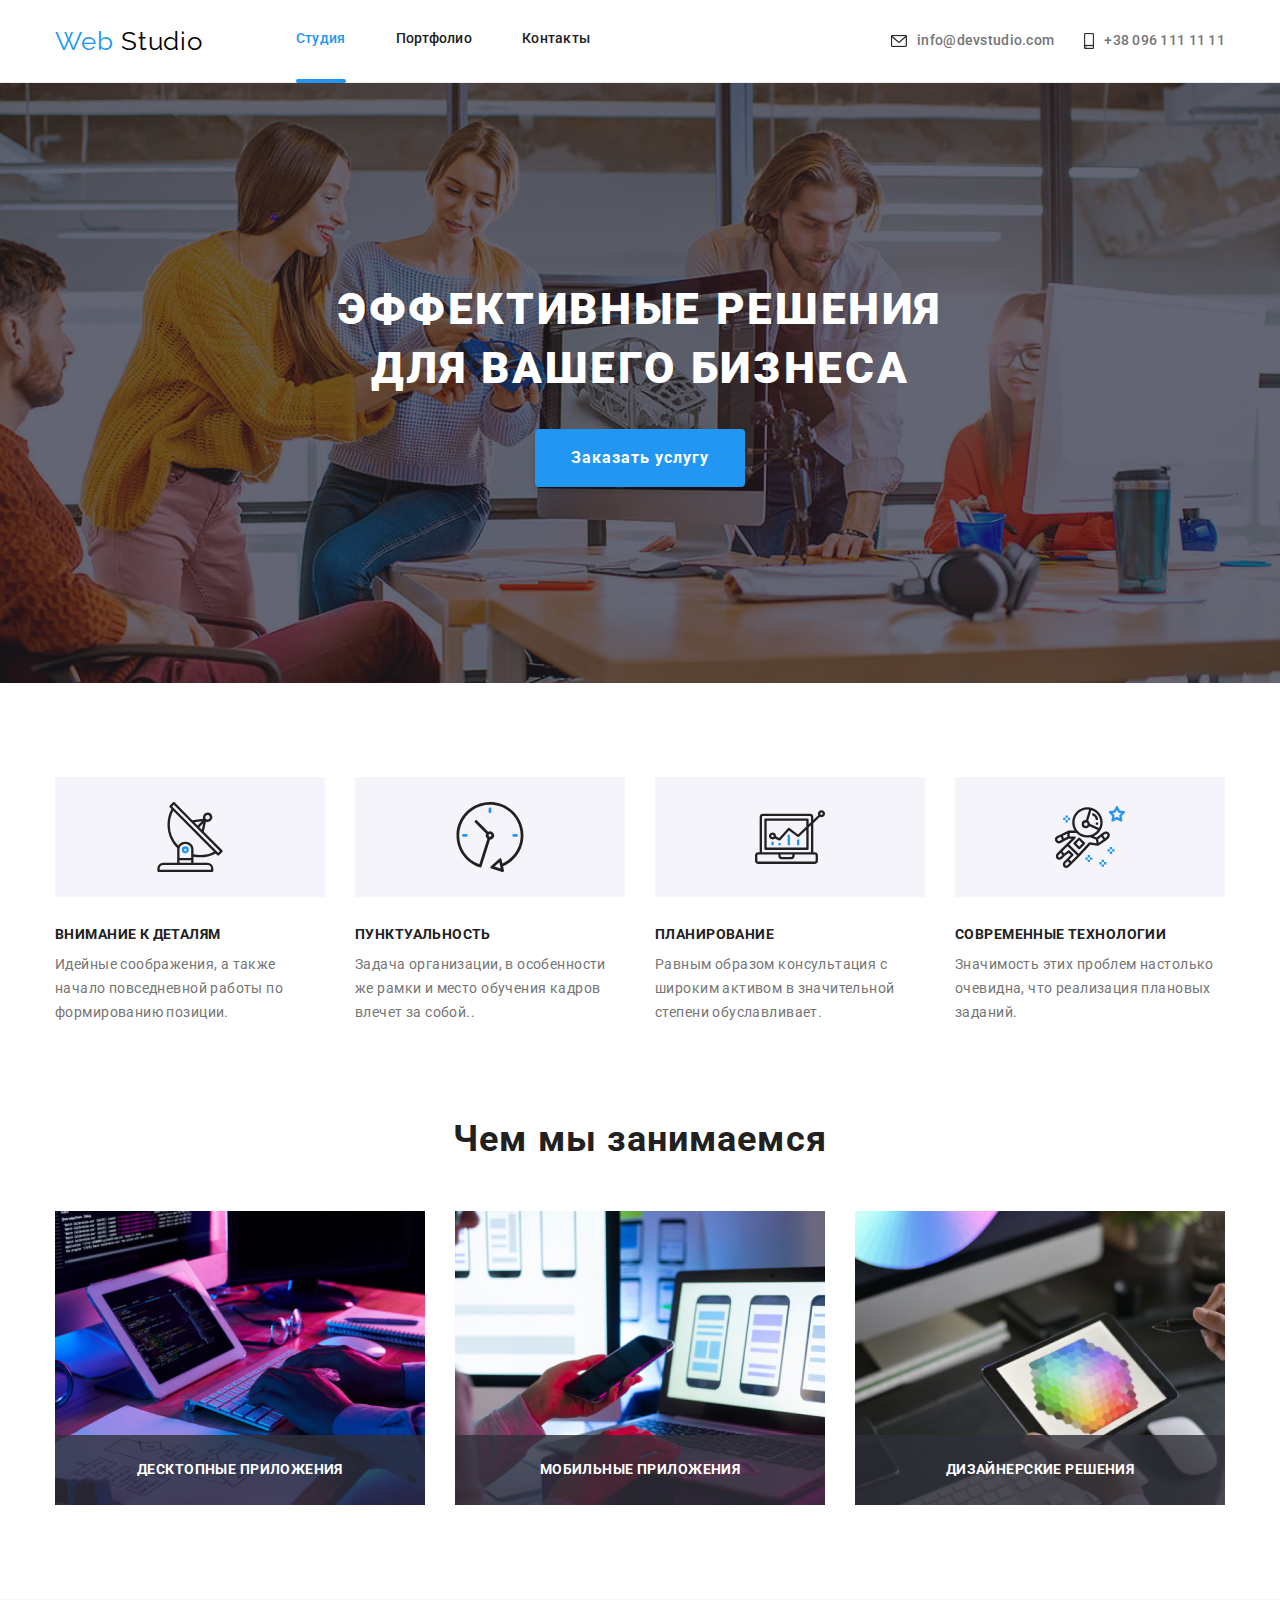
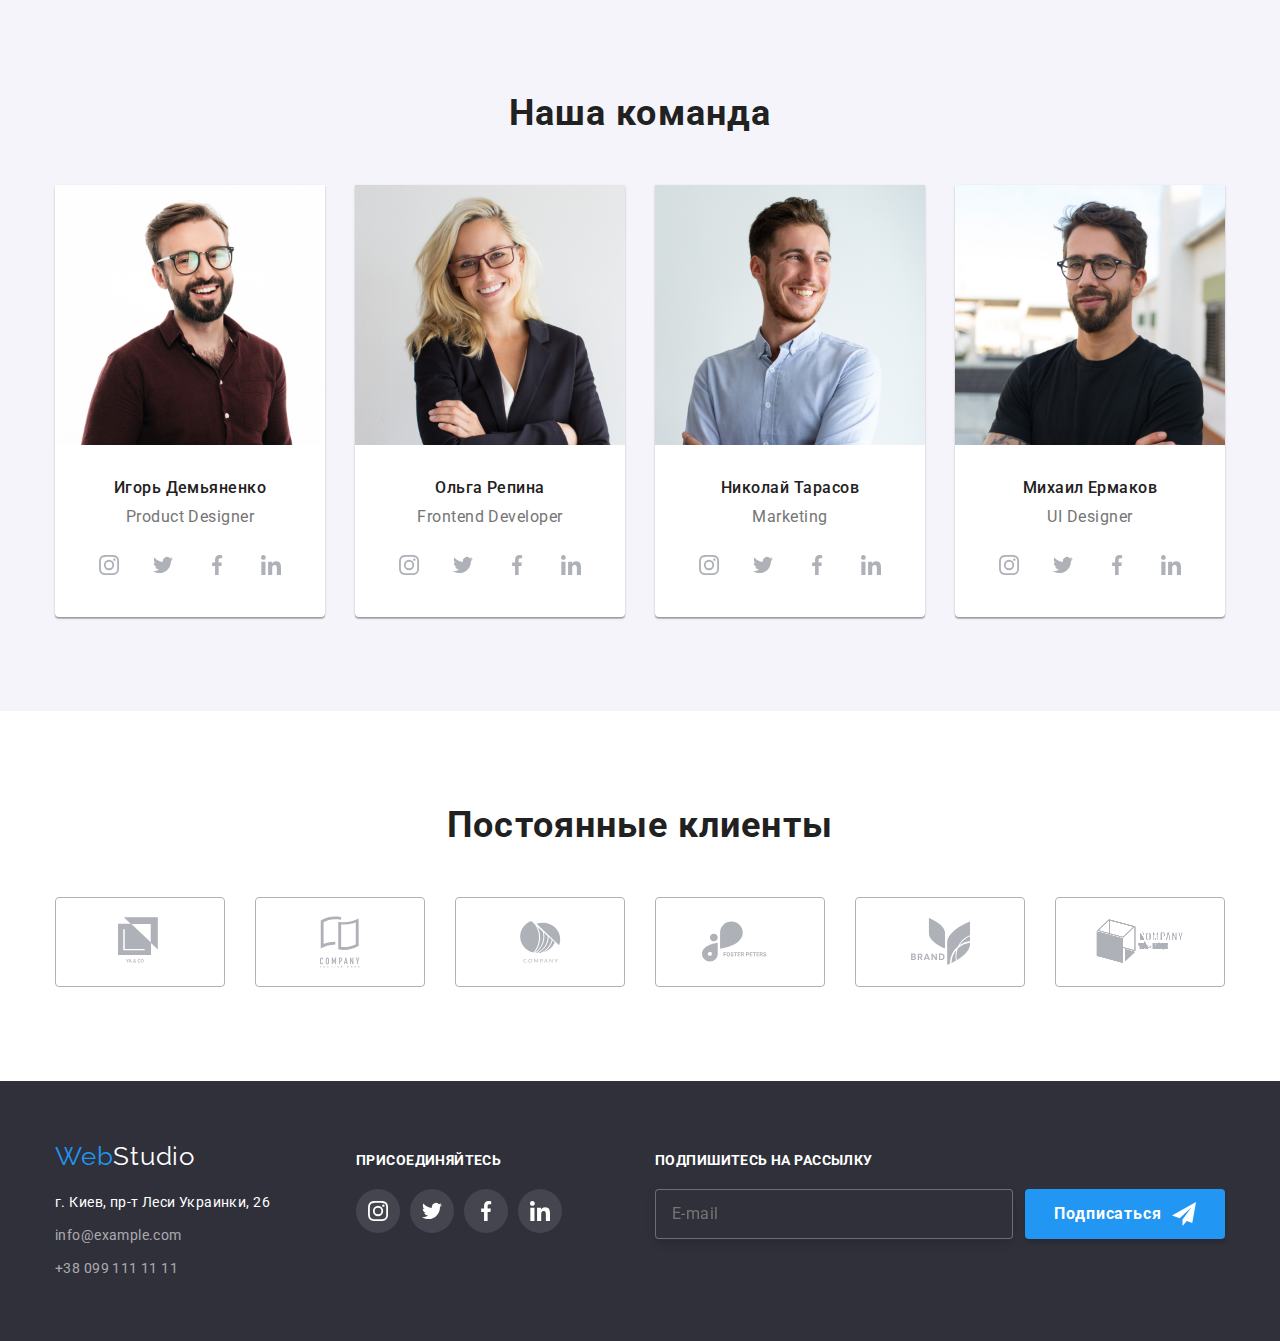
==== index.html @ f4e2bc1f "home-work8" ====
<!DOCTYPE html>
<html lang="ru">
  <head>
    <meta charset="UTF-8" />
    <meta http-equiv="X-UA-Compatible" content="IE=edge" />
    <meta name="viewport" content="width=device-width, initial-scale=1.0" />
    <title>WebStudio</title>
    <link rel="preconnect" href="https://fonts.gstatic.com" />
    <link
      href="https://fonts.googleapis.com/css2?family=Raleway:wght@700&family=Roboto:wght@400;500;700;900&display=swap"
      rel="stylesheet"
    />
    <link
      rel="stylesheet"
      href="https://cdnjs.cloudflare.com/ajax/libs/modern-normalize/1.0.0/modern-normalize.min.css"
    />
    <link rel="stylesheet" href="css/main.min.css" />
  </head>
  <body>
    <!--Головна група навігації сторінки-->
    <header class="hero-header hero-header--border">
      <div class="container hero-header__nav">
        <a class="logo logo--black" href="./index.html"
          ><span class="logo__cl">Web</span> Studio</a
        >
        <nav class="site-nav hero-header__site-nav">
          <ul class="list menu">
            <li class="menu__item">
              <a class="link menu__link current" href="./index.html">Студия</a>
            </li>
            <li class="menu__item">
              <a class="link menu__link" href="./portfolio.html">Портфолио</a>
            </li>
            <li class="menu__item">
              <a class="link menu__link" href="">Контакты</a>
            </li>
          </ul>
        </nav>
        <!--Контакти-->
        <ul class="list menu-contacts hero-header__menu-contacts">
          <li class="menu-contacts__item item-icon">
            <a
              class="link menu-contacts__link"
              href="mailto:info@devstudio.com"
            >
              <svg class="menu-contacts__icon" width="16" height="12">
                <use href="./icon-images/sprite.svg#icon-envelope"></use>
              </svg>
              info@devstudio.com</a
            >
          </li>
          <li class="menu-contacts__item item-icon">
            <a class="link tel menu-contacts__link" href="tel:+380961111111">
              <svg class="menu-contacts__icon" width="10" height="16">
                <use href="./icon-images/sprite.svg#icon-smartphone"></use>
              </svg>
              +38 096 111 11 11</a
            >
          </li>
        </ul>
      </div>
    </header>
    <main class="main-page">
      <!--Секція з фоном-->
      <section
        class="hero-section hero-section__overlay centering hero-section__box"
      >
        <div class="container box">
          <h1 class="hero-section__title">
            Эффективные решения для вашего бизнеса
          </h1>
          <button
            data-modal-open
            type="button"
            class="btn-hero btn-hero__content"
          >
            Заказать услугу
          </button>
        </div>
      </section>

      <!--наші переваги-->
      <section class="future-section main-page__future">
        <!--скритий заголовок-->
        <div class="container">
          <h2 class="visually-hidden">Нашы преимущества</h2>
          <ul class="future-section__list list">
            <li class="future-section__item">
              <div class="future-section__thumb">
                <svg class="future-section__icon" width="70" height="70">
                  <use href="./icon-images/sprite.svg#icon-antenna-1"></use>
                </svg>
              </div>
              <h3 class="future-section__subtitle">Внимание к деталям</h3>
              <p class="future-section__content-st">
                Идейные соображения, а также начало повседневной работы по
                формированию позиции.
              </p>
            </li>
            <li class="future-section__item">
              <div class="future-section__thumb">
                <svg class="future-section__icon" width="70" height="70">
                  <use href="./icon-images/sprite.svg#icon-clock-1"></use>
                </svg>
              </div>
              <h3 class="future-section__subtitle">Пунктуальность</h3>
              <p class="future-section__content-st">
                Задача организации, в особенности же рамки и место обучения
                кадров влечет за собой..
              </p>
            </li>
            <li class="future-section__item">
              <div class="future-section__thumb">
                <svg class="future-section__icon" width="70" height="70">
                  <use href="./icon-images/sprite.svg#icon-diagram-1"></use>
                </svg>
              </div>
              <h3 class="future-section__subtitle">Планирование</h3>
              <p class="future-section__content-st">
                Равным образом консультация с широким активом в значительной
                степени обуславливает.
              </p>
            </li>
            <li class="future-section__item">
              <div class="future-section__thumb">
                <svg class="future-section__icon" width="70" height="70">
                  <use href="./icon-images/sprite.svg#icon-astronaut-1"></use>
                </svg>
              </div>
              <h3 class="future-section__subtitle">Современные технологии</h3>
              <p class="future-section__content-st">
                Значимость этих проблем настолько очевидна, что реализация
                плановых заданий.
              </p>
            </li>
          </ul>
        </div>
      </section>
      <!--Чем мы занимаемся-->
      <section class="engaged section">
        <div class="container">
          <h2 class="title-st">Чем мы занимаемся</h2>
          <ul class="list vector">
            <li class="vector__item">
              <div class="vector__img">
                <img
                  src="./images/box1.jpg"
                  width="370"
                  height="294"
                  alt="box1"
                />
                <div class="vector__content">
                  <p class="list vector__text vector__text--color">
                    Десктопные приложения
                  </p>
                </div>
              </div>
            </li>
            <li class="vector__item">
              <div class="vector__img">
                <img
                  src="./images/box2.jpg"
                  width="370"
                  height="294"
                  alt="box2"
                />
                <div class="vector__content">
                  <p class="list vector__text vector__text--color">
                    Мобильные приложения
                  </p>
                </div>
              </div>
            </li>
            <li class="vector__item">
              <div class="vector__img">
                <img
                  src="./images/box3.jpg"
                  width="370"
                  height="294"
                  alt="box1"
                />
                <div class="vector__content">
                  <p class="list vector__text vector__text--color">
                    Дизайнерские решения
                  </p>
                </div>
              </div>
            </li>
          </ul>
        </div>
      </section>
      <!--Наша команда-->
      <section class="team team--bgcolor section">
        <div class="container">
          <h2 class="title-st">Наша команда</h2>
          <ul class="list team__card-list">
            <li class="card-block team__indent">
              <img
                src="./images/men1.jpg"
                width="270"
                height="260"
                alt="Игорь Демьяненко"
              />
              <div class="card-block__content">
                <h3 class="card-block__title">Игорь Демьяненко</h3>
                <p class="card-block__post">Product Designer</p>
              </div>
              <ul class="list social-icons card-block__icons">
                <li class="social-icons__item">
                  <a
                    href=""
                    class="social-icons__link"
                    target="_blank"
                    rel="noopener noreferrer"
                  >
                    <svg class="social-icons__svg" width="20" height="20">
                      <use
                        href="./icon-images/sprite.svg#icon-instagram-2"
                      ></use>
                    </svg>
                  </a>
                </li>
                <li class="social-icons__item">
                  <a
                    href=""
                    class="social-icons__link"
                    target="_blank"
                    rel="noopener noreferrer"
                  >
                    <svg class="social-icons__svg" width="20" height="20">
                      <use href="./icon-images/sprite.svg#icon-twitter-1"></use>
                    </svg>
                  </a>
                </li>
                <li class="social-icons__item">
                  <a
                    href=""
                    class="social-icons__link"
                    target="_blank"
                    rel="noopener noreferrer"
                  >
                    <svg class="social-icons__svg" width="20" height="20">
                      <use
                        href="./icon-images/sprite.svg#icon-facebook-1"
                      ></use>
                    </svg>
                  </a>
                </li>
                <li class="social-icons__item">
                  <a
                    href=""
                    class="social-icons__link"
                    target="_blank"
                    rel="noopener noreferrer"
                  >
                    <svg class="social-icons__svg" width="20" height="20">
                      <use
                        href="./icon-images/sprite.svg#icon-linkedin-1"
                      ></use>
                    </svg>
                  </a>
                </li>
              </ul>
            </li>
            <li class="card-block team__indent">
              <img
                src="./images/women1.jpg"
                width="270"
                height="260"
                alt="Ольга Репина"
              />
              <div class="card-block__content">
                <h3 class="card-block__title">Ольга Репина</h3>
                <p class="card-block__post">Frontend Developer</p>
              </div>
              <ul class="list social-icons card-block__icons">
                <li class="social-icons__item">
                  <a
                    href=""
                    class="social-icons__link"
                    target="_blank"
                    rel="noopener noreferrer"
                  >
                    <svg class="social-icons__svg" width="20" height="20">
                      <use
                        href="./icon-images/sprite.svg#icon-instagram-2"
                      ></use>
                    </svg>
                  </a>
                </li>
                <li class="social-icons__item">
                  <a
                    href=""
                    class="social-icons__link"
                    target="_blank"
                    rel="noopener noreferrer"
                  >
                    <svg class="social-icons__svg" width="20" height="20">
                      <use href="./icon-images/sprite.svg#icon-twitter-1"></use>
                    </svg>
                  </a>
                </li>
                <li class="social-icons__item">
                  <a
                    href=""
                    class="social-icons__link"
                    target="_blank"
                    rel="noopener noreferrer"
                  >
                    <svg class="social-icons__svg" width="20" height="20">
                      <use
                        href="./icon-images/sprite.svg#icon-facebook-1"
                      ></use>
                    </svg>
                  </a>
                </li>
                <li class="social-icons__item">
                  <a
                    href=""
                    class="social-icons__link"
                    target="_blank"
                    rel="noopener noreferrer"
                  >
                    <svg class="social-icons__svg" width="20" height="20">
                      <use
                        href="./icon-images/sprite.svg#icon-linkedin-1"
                      ></use>
                    </svg>
                  </a>
                </li>
              </ul>
            </li>
            <li class="card-block team__indent">
              <img
                src="./images/men2.jpg"
                width="270"
                height="260"
                alt="Николай Тарасов"
              />
              <div class="card-block__content">
                <h3 class="card-block__title">Николай Тарасов</h3>
                <p class="card-block__post">Marketing</p>
              </div>
              <ul class="list social-icons card-block__icons">
                <li class="social-icons__item">
                  <a
                    href=""
                    class="social-icons__link"
                    target="_blank"
                    rel="noopener noreferrer"
                  >
                    <svg class="social-icons__svg" width="20" height="20">
                      <use
                        href="./icon-images/sprite.svg#icon-instagram-2"
                      ></use>
                    </svg>
                  </a>
                </li>
                <li class="social-icons__item">
                  <a
                    href=""
                    class="social-icons__link"
                    target="_blank"
                    rel="noopener noreferrer"
                  >
                    <svg class="social-icons__svg" width="20" height="20">
                      <use href="./icon-images/sprite.svg#icon-twitter-1"></use>
                    </svg>
                  </a>
                </li>
                <li class="social-icons__item">
                  <a
                    href=""
                    class="social-icons__link"
                    target="_blank"
                    rel="noopener noreferrer"
                  >
                    <svg class="social-icons__svg" width="20" height="20">
                      <use
                        href="./icon-images/sprite.svg#icon-facebook-1"
                      ></use>
                    </svg>
                  </a>
                </li>
                <li class="social-icons__item">
                  <a
                    href=""
                    class="social-icons__link"
                    target="_blank"
                    rel="noopener noreferrer"
                  >
                    <svg class="social-icons__svg" width="20" height="20">
                      <use
                        href="./icon-images/sprite.svg#icon-linkedin-1"
                      ></use>
                    </svg>
                  </a>
                </li>
              </ul>
            </li>
            <li class="card-block team__indent">
              <img
                src="./images/men3.jpg"
                width="270"
                height="260"
                alt="Михаил Ермаков"
              />
              <div class="card-block__content">
                <h3 class="card-block__title">Михаил Ермаков</h3>
                <p class="card-block__post">UI Designer</p>
              </div>
              <ul class="list social-icons card-block__icons">
                <li class="social-icons__item">
                  <a
                    href=""
                    class="social-icons__link"
                    target="_blank"
                    rel="noopener noreferrer"
                  >
                    <svg class="social-icons__svg" width="20" height="20">
                      <use
                        href="./icon-images/sprite.svg#icon-instagram-2"
                      ></use>
                    </svg>
                  </a>
                </li>
                <li class="social-icons__item">
                  <a
                    href=""
                    class="social-icons__link"
                    target="_blank"
                    rel="noopener noreferrer"
                  >
                    <svg class="social-icons__svg" width="20" height="20">
                      <use href="./icon-images/sprite.svg#icon-twitter-1"></use>
                    </svg>
                  </a>
                </li>
                <li class="social-icons__item">
                  <a
                    href=""
                    class="social-icons__link"
                    target="_blank"
                    rel="noopener noreferrer"
                  >
                    <svg class="social-icons__svg" width="20" height="20">
                      <use
                        href="./icon-images/sprite.svg#icon-facebook-1"
                      ></use>
                    </svg>
                  </a>
                </li>
                <li class="social-icons__item">
                  <a
                    href=""
                    class="social-icons__link"
                    target="_blank"
                    rel="noopener noreferrer"
                  >
                    <svg class="social-icons__svg" width="20" height="20">
                      <use
                        href="./icon-images/sprite.svg#icon-linkedin-1"
                      ></use>
                    </svg>
                  </a>
                </li>
              </ul>
            </li>
          </ul>
        </div>
      </section>
      <section class="clients section clients--bgcolor">
        <div class="container">
          <h2 class="title-st">Постоянные клиенты</h2>
          <ul class="list clients__list">
            <li class="clients__item">
              <a href="" class="clients__link">
                <svg class="clients__svg" width="44" height="49">
                  <use href="./icon-images/sprite.svg#icon-logo-1"></use>
                </svg>
              </a>
            </li>
            <li class="clients__item">
              <a href="" class="clients__link">
                <svg class="clients__svg" width="40" height="52">
                  <use href="./icon-images/sprite.svg#icon-logo-2"></use>
                </svg>
              </a>
            </li>
            <li class="clients__item">
              <a href="" class="clients__link">
                <svg class="clients__svg" width="41" height="42">
                  <use href="./icon-images/sprite.svg#icon-logo-3"></use>
                </svg>
              </a>
            </li>
            <li class="clients__item">
              <a href="" class="clients__link">
                <svg class="clients__svg" width="77" height="42">
                  <use href="./icon-images/sprite.svg#icon-logo-4"></use>
                </svg>
              </a>
            </li>
            <li class="clients__item">
              <a href="" class="clients__link">
                <svg class="clients__svg" width="59" height="47">
                  <use href="./icon-images/sprite.svg#icon-logo-5"></use>
                </svg>
              </a>
            </li>
            <li class="clients__item">
              <a href="" class="clients__link">
                <svg class="clients__svg" width="88" height="45">
                  <use href="./icon-images/sprite.svg#icon-logo-6"></use>
                </svg>
              </a>
            </li>
          </ul>
        </div>
      </section>
    </main>
    <!--Підвал-->
    <footer class="footer footer__meta footer--bgcolor">
      <div class="container footer__flex">
        <div class="footer__container">
          <a class="logo footer__logo" href="./index.html">
            <span class="logo__cl">Web</span>Studio</a
          >
          <address class="address footer__address">
            <ul class="list address__list">
              <li class="address__item">
                <a
                  class="link title-address address__location"
                  href="#"
                  target="_blank"
                  rel="noopener noreferrer"
                >
                  г. Киев, пр-т Леси Украинки, 26
                </a>
              </li>
              <li class="address__item">
                <a
                  class="link title-address address__contacts"
                  href="mailto:info@example.com"
                  >info@example.com</a
                >
              </li>
              <li class="address__item">
                <a
                  class="link title-address address__contacts"
                  href="tel:+380991111111"
                >
                  +38 099 111 11 11</a
                >
              </li>
            </ul>
          </address>
        </div>
        <div class="footer__icons">
          <h3 class="list footer__title ft-title">присоединяйтесь</h3>
          <ul class="list social-icons">
            <li class="social-icons__item">
              <a
                href=""
                class="social-icons__link social-icons__link--bgcolor"
                target="_blank"
                rel="noopener noreferrer"
              >
                <svg
                  class="social-icons__svg social-icons__svg--fill"
                  width="20"
                  height="20"
                >
                  <use href="./icon-images/sprite.svg#icon-instagram-2"></use>
                </svg>
              </a>
            </li>
            <li class="social-icons__item">
              <a
                href=""
                class="social-icons__link social-icons__link--bgcolor"
                target="_blank"
                rel="noopener noreferrer"
              >
                <svg
                  class="social-icons__svg social-icons__svg--fill"
                  width="20"
                  height="20"
                >
                  <use href="./icon-images/sprite.svg#icon-twitter-1"></use>
                </svg>
              </a>
            </li>
            <li class="social-icons__item">
              <a
                href=""
                class="social-icons__link social-icons__link--bgcolor"
                target="_blank"
                rel="noopener noreferrer"
              >
                <svg
                  class="social-icons__svg social-icons__svg--fill"
                  width="20"
                  height="20"
                >
                  <use href="./icon-images/sprite.svg#icon-facebook-1"></use>
                </svg>
              </a>
            </li>
            <li class="social-icons__item">
              <a
                href=""
                class="social-icons__link social-icons__link--bgcolor"
                target="_blank"
                rel="noopener noreferrer"
              >
                <svg
                  class="social-icons__svg social-icons__svg--fill"
                  width="20"
                  height="20"
                >
                  <use href="./icon-images/sprite.svg#icon-linkedin-1"></use>
                </svg>
              </a>
            </li>
          </ul>
        </div>

        <form class="mailing footer__form">
          <div class="mailing__e-mail">
            <div class="mailing__sign">
              <label for="sign" class="ft-title mailing__signature"
                >Подпишитесь на рассылку</label
              >
              <input
                class="mailing__input"
                type="email"
                id="sign"
                name="sign"
                placeholder="E-mail"
                required
              />
            </div>
            <div class="btn-sign">
              <button type="submit" class="btn-sign__content list">
                Подписаться
                <svg class="btn-sign__icon">
                  <use href="./icon-images/sprite.svg#icon-send"></use>
                </svg>
              </button>
            </div>
          </div>
        </form>
      </div>
    </footer>
    <!-- backdrop + modal-->
    <div class="backdrop is-hidden" data-modal>
      <div class="modal">
        <button class="btn-close btn-close--bgcolor" data-modal-close>
          <svg class="btn-close__icon" viewBox="0 0 18 18">
            <use href="./icon-images/sprite.svg#icon-close-btn"></use>
          </svg>
        </button>
        <form class="form-content modal__form-content">
          <h4 class="form-content__title list">
            Оставьте свои данные, мы вам перезвоним
          </h4>
          <div class="form-field form-content__field">
            <label for="user-name" class="form-field__title">Имя </label>
            <svg class="form-field__icon" viewBox="0 0 18 18">
              <use href="./icon-images/sprite.svg#icon-person"></use>
            </svg>
            <input
              class="form-field__input"
              type="text"
              pattern="^[a-zA-ZА-Яа-яЁё\s]+$"
              name="name"
              id="user-name"
            />
          </div>

          <div class="form-field form-content__field">
            <label for="tel" class="form-field__title">Телефон</label>
            <svg class="form-field__icon" viewBox="0 0 18 18">
              <use href="./icon-images/sprite.svg#icon-phone"></use>
            </svg>
            <input
              class="form-field__input"
              type="tel"
              pattern="[0-9]{5,10}"
              name="tel"
              id="tel"
            />
          </div>

          <div class="form-field form-content__field">
            <label for="mail" class="form-field__title">Почта</label>
            <svg class="form-field__icon" viewBox="0 0 18 18">
              <use href="./icon-images/sprite.svg#icon-mail"></use>
            </svg>
            <input
              class="form-field__input"
              type="email"
              name="mail"
              id="mail"
            />
          </div>

          <div class="form-field form-content__field">
            <label for="comments" class="form-field__title">Комментарий</label>
            <textarea
              class="form-field__comment"
              name="comments"
              id="comments"
              placeholder="Введите текст"
            ></textarea>
          </div>
          <div class="form-action">
            <div class="form-content__policy">
              <input
                type="checkbox"
                class="form-action__checkbox visually-hidden"
                name="policy"
                id="policy"
              />
              <label for="policy" class="form-action__label"
                >Соглашаюсь с рассылкой и принимаю
                <a href="#" class="form-action__link">Условия договора</a>
              </label>
            </div>

            <div class="submit">
              <button type="submit" class="submit-btn">Отправить</button>
            </div>
          </div>
        </form>
      </div>
    </div>
    <script src="./modal/modal.js"></script>
  </body>
</html>
---- css/main.min.css ----
:root {
  --main-body-cl: #ffff;
  --main-text-cl: #757575;
  --title-cl: #212121;
  --accent-cl: #2196f3;
  --dark-bg-cl: #2f303a;
  --address-text-cl: rgba(255, 255, 255, 0.6);
  --alt-footer-text-cl: rgba(255, 255, 255, 0.6);
  --light-bg-cl: #ffff;
  --section-cl: #f5f4fa;
  --logo-icon-cl: #afb1b8;
  --main-font: "Roboto", "sans-serif";
  --logo-text: "Raleway", "sans-serif";
  --timing-function: 250ms;
  --transition-function: cubic-bezier(0.4, 0, 0.2, 1);
}
html {
  -webkit-box-sizing: border-box;
  box-sizing: border-box;
}
*,
::before,
::after {
  -webkit-box-sizing: inherit;
  box-sizing: inherit;
}
h1,
h2,
h3 {
  margin-top: 0px;
  margin-bottom: 0px;
}
body {
  font-family: var(--main-font);
  font-size: 16px;
  letter-spacing: 0.03em;
  color: var(--main-text-cl);
  background: #ffffff;
}
.container {
  max-width: 1200px;
  margin-left: auto;
  margin-right: auto;
  padding-left: 15px;
  padding-right: 15px;
}
.list {
  padding: 0;
  margin: 0;
  list-style: none;
}
.visually-hidden {
  position: absolute !important;
  clip: rect(1px 1px 1px 1px);
  clip: rect(1px, 1px, 1px, 1px);
  padding: 0 !important;
  border: 0 !important;
  height: 1px !important;
  width: 1px !important;
  overflow: hidden;
}
.is-hidden {
  opacity: 0;
  pointer-events: none;
  visibility: hidden;
}
.section {
  padding-top: 94px;
  padding-bottom: 94px;
}
.link {
  color: inherit;
  text-decoration: none;
}
.link:hover,
.link:focus {
  color: var(--accent-cl);
}
.centering {
  margin-left: auto;
  margin-right: auto;
}
.backdrop {
  position: fixed;
  top: 0;
  left: 0;
  width: 100%;
  height: 100%;
  background-color: rgba(0, 0, 0, 0.2);
  opacity: 1;
  -webkit-transition: opacity 250ms cubic-bezier(0.4, 0, 0.2, 1);
  transition: opacity 250ms cubic-bezier(0.4, 0, 0.2, 1);
}
.modal {
  position: absolute;
  top: 50%;
  left: 50%;
  width: 528px;
  height: 580px;
  max-height: 100vh;
  -webkit-transform: translate(-50%, -50%) scale(1);
  transform: translate(-50%, -50%) scale(1);
  -webkit-transition: -webkit-transform 250ms cubic-bezier(0.4, 0, 0.2, 1);
  transition: -webkit-transform 250ms cubic-bezier(0.4, 0, 0.2, 1);
  transition: transform 250ms cubic-bezier(0.4, 0, 0.2, 1);
  transition: transform 250ms cubic-bezier(0.4, 0, 0.2, 1),
    -webkit-transform 250ms cubic-bezier(0.4, 0, 0.2, 1);
  background-color: var(--light-bg-cl);
  -webkit-box-shadow: 0px 1px 3px rgba(0, 0, 0, 0.12),
    0px 1px 1px rgba(0, 0, 0, 0.14), 0px 2px 1px rgba(0, 0, 0, 0.2);
  box-shadow: 0px 1px 3px rgba(0, 0, 0, 0.12), 0px 1px 1px rgba(0, 0, 0, 0.14),
    0px 2px 1px rgba(0, 0, 0, 0.2);
  border-radius: 4px;
}
.is-hidden .modal {
  -webkit-transform: translate(-50%, -50%) scale(0.1);
  transform: translate(-50%, -50%) scale(0.1);
}
.modal__form-content {
  padding: 40px 40px;
}
.btn-close {
  display: -webkit-box;
  display: -ms-flexbox;
  display: flex;
  -webkit-box-align: center;
  -ms-flex-align: center;
  align-items: center;
  -webkit-box-pack: center;
  -ms-flex-pack: center;
  justify-content: center;
  position: absolute;
  top: 0;
  right: 0;
  width: 30px;
  height: 30px;
  margin: 8px 8px;
  cursor: pointer;
  border-radius: 50%;
  border: 1px solid rgba(0, 0, 0, 0.1);
}
.btn-close--bgcolor {
  background-color: var(--light-bg-cl);
}
.btn-close:hover .btn-close__icon,
.btn-close:focus .btn-close__icon {
  fill: var(--accent-cl);
}
.btn-close__icon {
  width: 18px;
  height: 18px;
  fill: #000000;
  -webkit-transition-property: fill;
  transition-property: fill;
  -webkit-transition-duration: var(--timing-function);
  transition-duration: var(--timing-function);
  -webkit-transition-timing-function: var(--transition-function);
  transition-timing-function: var(--transition-function);
}
.form-content__title {
  font-weight: bold;
  font-size: 20px;
  line-height: 1.15;
  letter-spacing: 0.03em;
  margin-bottom: 12px;
  color: var(--title-cl);
}
.form-content__field {
  margin-bottom: 10px;
}
.form-content__policy {
  margin-bottom: 30px;
}
.form-field {
  position: relative;
  display: -webkit-box;
  display: -ms-flexbox;
  display: flex;
  -webkit-box-orient: vertical;
  -webkit-box-direction: normal;
  -ms-flex-direction: column;
  flex-direction: column;
}
.form-field:focus-within .form-field__icon {
  fill: var(--accent-cl);
}
.form-field__title {
  margin-bottom: 4px;
  font-size: 12px;
  line-height: 1.16;
  letter-spacing: 0.01em;
  color: var(--main-text-cl);
}
.form-field__input {
  padding-left: 42px;
  border: 1px solid rgba(33, 33, 33, 0.2);
  border-radius: 4px;
  height: 40px;
}
.form-field__input:valid:not(:placeholder-shown):focus {
  color: green;
  outline-color: var(--accent-cl);
}
.form-field__input:invalid:not(:placeholder-shown):focus {
  color: red;
  outline-color: var(--accent-cl);
}
.form-field__comment {
  resize: none;
  height: 120px;
  border: 1px solid rgba(33, 33, 33, 0.2);
  border-radius: 4px;
  padding: 12px 16px;
}
.form-field__comment:focus {
  outline-color: var(--accent-cl);
}
.form-field__comment::-webkit-input-placeholder {
  font-size: 12px;
  line-height: 1.16;
  letter-spacing: 0.01em;
  color: rgba(117, 117, 117, 0.5);
}
.form-field__comment:-ms-input-placeholder {
  font-size: 12px;
  line-height: 1.16;
  letter-spacing: 0.01em;
  color: rgba(117, 117, 117, 0.5);
}
.form-field__comment::-ms-input-placeholder {
  font-size: 12px;
  line-height: 1.16;
  letter-spacing: 0.01em;
  color: rgba(117, 117, 117, 0.5);
}
.form-field__comment::placeholder {
  font-size: 12px;
  line-height: 1.16;
  letter-spacing: 0.01em;
  color: rgba(117, 117, 117, 0.5);
}
.form-field__icon {
  position: absolute;
  bottom: 11px;
  left: 12px;
  width: 18px;
  height: 18px;
  fill: var(--title-cl);
  -webkit-transition-property: fill;
  transition-property: fill;
  -webkit-transition-duration: var(--timing-function);
  transition-duration: var(--timing-function);
  -webkit-transition-timing-function: var(--transition-function);
  transition-timing-function: var(--transition-function);
}
.form-action {
  display: -webkit-box;
  display: -ms-flexbox;
  display: flex;
  -webkit-box-orient: vertical;
  -webkit-box-direction: normal;
  -ms-flex-direction: column;
  flex-direction: column;
  -webkit-box-align: center;
  -ms-flex-align: center;
  align-items: center;
}
.form-action__checkbox:checked + .form-action__label::before {
  background-color: var(--accent-cl);
  border: none;
  background-image: url(../icon-images/check.svg);
  background-repeat: no-repeat;
  background-position: center;
  background-size: contain;
  -webkit-transition-property: background-color;
  transition-property: background-color;
  -webkit-transition-duration: var(--timing-function);
  transition-duration: var(--timing-function);
  -webkit-transition-timing-function: var(--transition-function);
  transition-timing-function: var(--transition-function);
}
.form-action__link {
  color: var(--accent-cl);
}
.form-action__label {
  display: -webkit-box;
  display: -ms-flexbox;
  display: flex;
  -webkit-box-align: center;
  -ms-flex-align: center;
  align-items: center;
  font-size: 14px;
  line-height: 1.71;
  letter-spacing: 0.03em;
  color: var(--main-text-cl);
}
.form-action__label::before {
  content: "";
  display: inline-block;
  margin-right: 8px;
  width: 16px;
  height: 15px;
  border-radius: 3px;
  border: 1px solid black;
}
.submit-btn {
  text-align: center;
  width: 200px;
  height: 50px;
  background-color: var(--accent-cl);
  -webkit-box-shadow: 0px 4px 4px rgba(0, 0, 0, 0.15);
  box-shadow: 0px 4px 4px rgba(0, 0, 0, 0.15);
  border-radius: 4px;
  border: 4px solid transparent;
  cursor: pointer;
  font-weight: bold;
  font-size: 16px;
  line-height: 1.87;
  letter-spacing: 0.06em;
  color: var(--light-bg-cl);
}
.hero-header--border {
  border-bottom: 1px solid #ececec;
}
.hero-header__nav {
  display: -webkit-box;
  display: -ms-flexbox;
  display: flex;
  -webkit-box-align: center;
  -ms-flex-align: center;
  align-items: center;
}
.hero-header__site-nav {
  margin-left: 93px;
  padding-top: 32px;
  padding-bottom: 32px;
}
.hero-header__menu-contacts {
  margin-left: auto;
}
.logo {
  font-family: var(--logo-text);
  font-size: 26px;
  line-height: 1.19;
  letter-spacing: 0.03em;
  text-decoration: none;
}
.logo--black {
  color: #000000;
}
.logo__cl {
  color: #2196f3;
}
.menu {
  display: -webkit-box;
  display: -ms-flexbox;
  display: flex;
}
.menu__item:not(:last-child) {
  margin-right: 50px;
}
.menu__link {
  position: relative;
  bottom: 3px;
  -webkit-transition-property: color;
  transition-property: color;
  -webkit-transition-duration: var(--timing-function);
  transition-duration: var(--timing-function);
  -webkit-transition-timing-function: var(--transition-function);
  transition-timing-function: var(--transition-function);
  font-family: var(--main-font);
  font-weight: 500;
  font-size: 14px;
  line-height: 1.14;
  letter-spacing: 0.02em;
  color: var(--title-cl);
}
.current {
  color: var(--accent-cl);
}
.current::after {
  background-color: var(--accent-cl);
  content: "";
  display: block;
  width: 100%;
  height: 4px;
  border-radius: 2px;
  margin-top: 32px;
  opacity: 1;
  position: absolute;
  color: var(--accent-cl);
}
.menu-contacts {
  display: -webkit-box;
  display: -ms-flexbox;
  display: flex;
}
.menu-contacts__item:not(:first-child) {
  margin-left: 30px;
}
.menu-contacts__icon {
  margin-right: 10px;
  stroke: var(--main-text-cl);
}
.menu-contacts__link {
  font-weight: 500;
  font-size: 14px;
  line-height: 1.14;
  letter-spacing: 0.02em;
  display: -webkit-box;
  display: -ms-flexbox;
  display: flex;
  -webkit-box-pack: center;
  -ms-flex-pack: center;
  justify-content: center;
  -webkit-box-align: center;
  -ms-flex-align: center;
  align-items: center;
}
.menu-contacts__link:hover .menu-contacts__icon,
.menu-contacts__link:focus .menu-contacts__icon {
  fill: currentColor;
}
.main-page__future {
  padding-top: 94px;
}
.hero-section {
  display: -webkit-box;
  display: -ms-flexbox;
  display: flex;
  -webkit-box-pack: center;
  -ms-flex-pack: center;
  justify-content: center;
  -webkit-box-align: center;
  -ms-flex-align: center;
  align-items: center;
  background-color: var(--dark-bg-cl);
  max-width: 1600px;
}
.hero-section__box {
  padding: 200px 0px 200px;
}
.hero-section__overlay {
  height: 600px;
  background-image: -webkit-gradient(
      linear,
      left top,
      right top,
      from(rgba(47, 48, 58, 0.4)),
      to(rgba(47, 48, 58, 0.4))
    ),
    url(../images2/bg-img.jpg);
  background-image: linear-gradient(
      to right,
      rgba(47, 48, 58, 0.4),
      rgba(47, 48, 58, 0.4)
    ),
    url(../images2/bg-img.jpg);
  background-repeat: no-repeat;
  background-size: cover;
  background-position: center;
}
.hero-section__title {
  margin-bottom: 30px;
  font-family: var(--main-font);
  font-weight: 900;
  font-size: 44px;
  line-height: 1.36;
  letter-spacing: 0.06em;
  text-transform: uppercase;
  color: var(--light-bg-cl);
}
.box {
  padding: 0px;
  text-align: center;
  max-width: 696px;
}
.btn-hero {
  border: 4px solid transparent;
  text-align: center;
  min-width: 200px;
  border-radius: 4px;
  -webkit-box-shadow: 0px 4px 4px rgba(0, 0, 0, 0.15);
  box-shadow: 0px 4px 4px rgba(0, 0, 0, 0.15);
}
.btn-hero__content {
  padding: 10px 32px;
  font-family: var(--main-font);
  font-weight: 700;
  font-size: 16px;
  line-height: 1.87;
  letter-spacing: 0.06em;
  cursor: pointer;
  color: var(--light-bg-cl);
  background-color: var(--accent-cl);
}
.future-section__thumb {
  display: -webkit-box;
  display: -ms-flexbox;
  display: flex;
  -webkit-box-pack: center;
  -ms-flex-pack: center;
  justify-content: center;
  -webkit-box-align: center;
  -ms-flex-align: center;
  align-items: center;
  height: 120px;
  margin-bottom: 30px;
  background-color: var(--section-cl);
}
.future-section__subtitle {
  margin-bottom: 10px;
  font-family: var(--main-font);
  font-weight: 700;
  font-size: 14px;
  line-height: 1.14;
  letter-spacing: 0.03em;
  text-transform: uppercase;
  color: var(--title-cl);
}
.future-section__content-st {
  margin: 0;
  font-family: var(--main-font);
  font-weight: 400;
  font-size: 14px;
  line-height: 1.71;
  letter-spacing: 0.03em;
  color: var(--main-text-cl);
}
.future-section__list {
  display: -webkit-box;
  display: -ms-flexbox;
  display: flex;
  -ms-flex-wrap: wrap;
  flex-wrap: wrap;
}
.future-section__item {
  width: 270px;
}
.future-section__item:not(:last-child) {
  margin-right: 30px;
}
.title-st {
  text-align: center;
  margin-bottom: 50px;
  font-family: var(--main-font);
  font-weight: 700;
  font-size: 36px;
  line-height: 1.16;
  letter-spacing: 0.03em;
  color: var(--title-cl);
}
.title-address {
  font-size: 14px;
  line-height: 1.71;
  letter-spacing: 0.03em;
}
.ft-title {
  font-family: var(--main-font);
  font-weight: 700;
  font-size: 14px;
  line-height: 1.14;
  letter-spacing: 0.03em;
  text-transform: uppercase;
  color: var(--light-bg-cl);
}
.vector {
  display: -webkit-box;
  display: -ms-flexbox;
  display: flex;
  -ms-flex-wrap: wrap;
  flex-wrap: wrap;
}
.vector__item:not(:last-child) {
  margin-right: 30px;
}
.vector__img {
  display: -webkit-box;
  display: -ms-flexbox;
  display: flex;
  position: relative;
}
.vector__content {
  bottom: 0;
  position: absolute;
  width: 100%;
}
.vector__text {
  text-align: center;
  padding-top: 27px;
  padding-bottom: 27px;
  font-family: var(--main-font);
  font-weight: 700;
  font-size: 14px;
  line-height: 1.14;
  letter-spacing: 0.03em;
  text-transform: uppercase;
}
.vector__text--color {
  color: var(--light-bg-cl);
  background-color: rgba(47, 48, 58, 0.8);
}
.team--bgcolor {
  background-color: var(--section-cl);
}
.team__indent:not(:last-child) {
  margin-right: 30px;
}
.team__card-list {
  display: -webkit-box;
  display: -ms-flexbox;
  display: flex;
  -ms-flex-wrap: wrap;
  flex-wrap: wrap;
}
.card-block {
  text-align: center;
  width: 270px;
  background-color: var(--light-bg-cl);
  border-radius: 0px 0px 4px 4px;
  -webkit-box-shadow: 0px 1px 3px rgba(0, 0, 0, 0.12),
    0px 1px 1px rgba(0, 0, 0, 0.14), 0px 2px 1px rgba(0, 0, 0, 0.2);
  box-shadow: 0px 1px 3px rgba(0, 0, 0, 0.12), 0px 1px 1px rgba(0, 0, 0, 0.14),
    0px 2px 1px rgba(0, 0, 0, 0.2);
}
.card-block__title {
  margin-bottom: 10px;
  font-family: var(--main-font);
  font-weight: 500;
  font-size: 16px;
  line-height: 1.18;
  letter-spacing: 0.03em;
  color: var(--title-cl);
}
.card-block__content {
  padding-top: 30px;
  margin-bottom: 16px;
}
.card-block__post {
  margin-top: 0px;
  margin-bottom: 0px;
  font-family: var(--main-font);
  font-weight: 400;
  font-size: 16px;
  line-height: 1.18;
  letter-spacing: 0.03em;
  color: var(--main-text-cl);
}
.card-block__icons {
  padding-bottom: 30px;
}
.social-icons {
  display: -webkit-inline-box;
  display: -ms-inline-flexbox;
  display: inline-flex;
  margin-right: auto;
  margin-left: auto;
  padding-bottom: 30px;
}
.social-icons__item:not(:last-child) {
  margin-right: 10px;
}
.social-icons__link {
  display: -webkit-box;
  display: -ms-flexbox;
  display: flex;
  -webkit-box-align: center;
  -ms-flex-align: center;
  align-items: center;
  -webkit-box-pack: center;
  -ms-flex-pack: center;
  justify-content: center;
  width: 44px;
  height: 44px;
  border-radius: 50%;
  -webkit-transition-property: background-color;
  transition-property: background-color;
  -webkit-transition-duration: var(--timing-function);
  transition-duration: var(--timing-function);
  -webkit-transition-timing-function: var(--transition-function);
  transition-timing-function: var(--transition-function);
}
.social-icons__link--bgcolor {
  background: rgba(255, 255, 255, 0.1);
}
.social-icons__link:hover,
.social-icons__link:focus {
  background-color: var(--accent-cl);
}
.social-icons__link:hover .social-icons__svg,
.social-icons__link:focus .social-icons__svg {
  fill: var(--light-bg-cl);
}
.social-icons__svg {
  fill: var(--logo-icon-cl);
  -webkit-transition-property: fill;
  transition-property: fill;
  -webkit-transition-duration: var(--timing-function);
  transition-duration: var(--timing-function);
  -webkit-transition-timing-function: var(--transition-function);
  transition-timing-function: var(--transition-function);
}
.social-icons__svg--fill {
  fill: var(--light-bg-cl);
}
.clients--bgcolor {
  background-color: var(--main-body-cl);
}
.clients__list {
  display: -webkit-box;
  display: -ms-flexbox;
  display: flex;
  -ms-flex-wrap: wrap;
  flex-wrap: wrap;
  -webkit-box-align: center;
  -ms-flex-align: center;
  align-items: center;
}
.clients__item:not(:last-child) {
  margin-right: 30px;
}
.clients__link {
  display: -webkit-box;
  display: -ms-flexbox;
  display: flex;
  -webkit-box-align: center;
  -ms-flex-align: center;
  align-items: center;
  -webkit-box-pack: center;
  -ms-flex-pack: center;
  justify-content: center;
  width: 170px;
  height: 90px;
  border: 1px solid #afb1b8;
  -webkit-box-sizing: border-box;
  box-sizing: border-box;
  border-radius: 4px;
  -webkit-transition-property: border-color;
  transition-property: border-color;
  -webkit-transition-duration: var(--timing-function);
  transition-duration: var(--timing-function);
  -webkit-transition-timing-function: var(--transition-function);
  transition-timing-function: var(--transition-function);
}
.clients__link:hover .clients__svg,
.clients__link:focus .clients__svg {
  fill: var(--accent-cl);
}
.clients__link:hover,
.clients__link:focus {
  border-color: var(--accent-cl);
}
.clients__svg {
  fill: var(--logo-icon-cl);
  -webkit-transition-property: fill;
  transition-property: fill;
  -webkit-transition-duration: var(--timing-function);
  transition-duration: var(--timing-function);
  -webkit-transition-timing-function: var(--transition-function);
  transition-timing-function: var(--transition-function);
}
.btn {
  padding: 6px 22px;
  height: 38px;
  border: transparent;
  border-radius: 4px;
  font-weight: 500;
  font-size: 16px;
  line-height: 1.62;
  letter-spacing: 0.03em;
  color: var(--title-cl);
  -webkit-transition-property: background-color, color;
  transition-property: background-color, color;
  -webkit-transition-duration: var(--timing-function);
  transition-duration: var(--timing-function);
  -webkit-transition-timing-function: var(--transition-function);
  transition-timing-function: var(--transition-function);
}
.btn--bgcolor {
  background-color: var(--section-cl);
}
.btn:hover,
.btn:focus {
  cursor: pointer;
  background-color: var(--accent-cl);
  color: #ffffff;
  -webkit-box-shadow: 0px 3px 1px rgba(0, 0, 0, 0.1),
    0px 1px 2px rgba(0, 0, 0, 0.08), 0px 2px 2px rgba(0, 0, 0, 0.12);
  box-shadow: 0px 3px 1px rgba(0, 0, 0, 0.1), 0px 1px 2px rgba(0, 0, 0, 0.08),
    0px 2px 2px rgba(0, 0, 0, 0.12);
}
.projects__filter {
  display: -webkit-box;
  display: -ms-flexbox;
  display: flex;
  -webkit-box-pack: center;
  -ms-flex-pack: center;
  justify-content: center;
  -ms-flex-wrap: wrap;
  flex-wrap: wrap;
  margin-bottom: 50px;
}
.projects__btn:not(:last-child) {
  margin-right: 8px;
}
.projects__list {
  display: -webkit-box;
  display: -ms-flexbox;
  display: flex;
  -ms-flex-wrap: wrap;
  flex-wrap: wrap;
}
.projects__item {
  margin-right: 30px;
  margin-bottom: 30px;
}
.projects__item:nth-child(3n) {
  margin-right: 0px;
}
.projects__item:nth-last-child(-n + 3) {
  margin-bottom: 0px;
}
.card {
  cursor: pointer;
}
.card:hover,
.card:focus {
  -webkit-box-shadow: 0px 1px 1px rgba(0, 0, 0, 0.12),
    0px 4px 4px rgba(0, 0, 0, 0.06), 1px 4px 6px rgba(0, 0, 0, 0.16);
  box-shadow: 0px 1px 1px rgba(0, 0, 0, 0.12), 0px 4px 4px rgba(0, 0, 0, 0.06),
    1px 4px 6px rgba(0, 0, 0, 0.16);
}
.card__thumb {
  position: relative;
  display: -webkit-inline-box;
  display: -ms-inline-flexbox;
  display: inline-flex;
  -webkit-box-align: center;
  -ms-flex-align: center;
  align-items: center;
  overflow: hidden;
}
.card__overlay {
  position: absolute;
  top: 0;
  left: 0;
  width: 100%;
  height: 100%;
  background-color: rgba(33, 150, 243, 0.9);
  -webkit-transform: translateY(100%);
  transform: translateY(100%);
  -webkit-transition: -webkit-transform 250ms cubic-bezier(0.4, 0, 0.2, 1);
  transition: -webkit-transform 250ms cubic-bezier(0.4, 0, 0.2, 1);
  transition: transform 250ms cubic-bezier(0.4, 0, 0.2, 1);
  transition: transform 250ms cubic-bezier(0.4, 0, 0.2, 1),
    -webkit-transform 250ms cubic-bezier(0.4, 0, 0.2, 1);
}
.card__set:hover .card__overlay {
  -webkit-transform: translateY(0);
  transform: translateY(0);
}
.card__action {
  position: absolute;
  width: 322px;
  height: 168px;
  top: 50%;
  left: 50%;
  -webkit-transform: translate(-50%, -50%);
  transform: translate(-50%, -50%);
}
.card__description {
  padding: 20px 24px;
  border: 1px solid #eeee;
  border-top: none;
}
.card__title {
  margin-bottom: 4px;
  font-family: var(--main-font);
  font-weight: 700;
  line-height: 2;
  font-size: 18px;
  letter-spacing: 0.06em;
  color: var(--title-cl);
}
.card__hover {
  position: absolute;
  font-size: 18px;
  line-height: 1.56;
  letter-spacing: 0.03em;
  opacity: 1;
  color: #ffffff;
}
.footer--bgcolor {
  background: var(--dark-bg-cl);
}
.footer__meta {
  padding-bottom: 60px;
}
.footer__flex {
  display: -webkit-box;
  display: -ms-flexbox;
  display: flex;
}
.footer__container {
  padding-top: 60px;
}
.footer__logo {
  display: inline-block;
  margin-bottom: 20px;
  color: var(--light-bg-cl);
  text-decoration: none;
}
.footer__address {
  width: 231px;
}
.footer__icons {
  padding-top: 72px;
  margin-left: 70px;
}
.footer__title {
  margin-bottom: 20px;
}
.footer__form {
  margin-left: 93px;
  padding-top: 72px;
}
.address {
  font-style: inherit;
}
.address__location {
  color: var(--light-bg-cl);
}
.address__contacts {
  color: var(--alt-footer-text-cl);
}
.address__list .address__item:not(:last-child) {
  margin-bottom: 9px;
}
.mailing::-webkit-input-placeholder {
  font-size: 16px;
  line-height: 1.25;
  letter-spacing: 0.03em;
  color: rgba(255, 255, 255, 0.6);
}
.mailing:-ms-input-placeholder {
  font-size: 16px;
  line-height: 1.25;
  letter-spacing: 0.03em;
  color: rgba(255, 255, 255, 0.6);
}
.mailing::-ms-input-placeholder {
  font-size: 16px;
  line-height: 1.25;
  letter-spacing: 0.03em;
  color: rgba(255, 255, 255, 0.6);
}
.mailing::placeholder {
  font-size: 16px;
  line-height: 1.25;
  letter-spacing: 0.03em;
  color: rgba(255, 255, 255, 0.6);
}
.mailing__e-mail {
  display: -webkit-box;
  display: -ms-flexbox;
  display: flex;
  -webkit-box-align: end;
  -ms-flex-align: end;
  align-items: flex-end;
  height: 86px;
}
.mailing__signature {
  display: inline-block;
  margin-bottom: 20px;
}
.mailing__input {
  width: 358px;
  height: 50px;
  padding-left: 16px;
  border: 1px solid rgba(255, 255, 255, 0.3);
  -webkit-filter: drop-shadow(0px 4px 4px rgba(0, 0, 0, 0.15));
  filter: drop-shadow(0px 4px 4px rgba(0, 0, 0, 0.15));
  border-radius: 4px;
  background-color: var(--dark-bg-cl);
  font-size: 16px;
  line-height: 1.25;
  letter-spacing: 0.03em;
  color: rgba(255, 255, 255, 0.6);
}
.mailing__input:valid:not(:placeholder-shown) {
  color: green;
  border-color: green;
}
.mailing__input:invalid:not(:placeholder-shown) {
  border-color: red;
}
.btn-sign__content {
  display: -webkit-box;
  display: -ms-flexbox;
  display: flex;
  -webkit-box-align: center;
  -ms-flex-align: center;
  align-items: center;
  -webkit-box-pack: center;
  -ms-flex-pack: center;
  justify-content: center;
  width: 200px;
  height: 50px;
  background-color: var(--accent-cl);
  -webkit-box-shadow: 0px 4px 4px rgba(0, 0, 0, 0.15);
  box-shadow: 0px 4px 4px rgba(0, 0, 0, 0.15);
  border-radius: 4px;
  border: transparent;
  cursor: pointer;
  font-weight: bold;
  font-size: 16px;
  line-height: 1.87;
  letter-spacing: 0.06em;
  color: var(--light-bg-cl);
}
.btn-sign__icon {
  margin-left: 10px;
  width: 24px;
  height: 24px;
  fill: var(--light-bg-cl);
}
/*# sourceMappingURL=main.min.css.map */
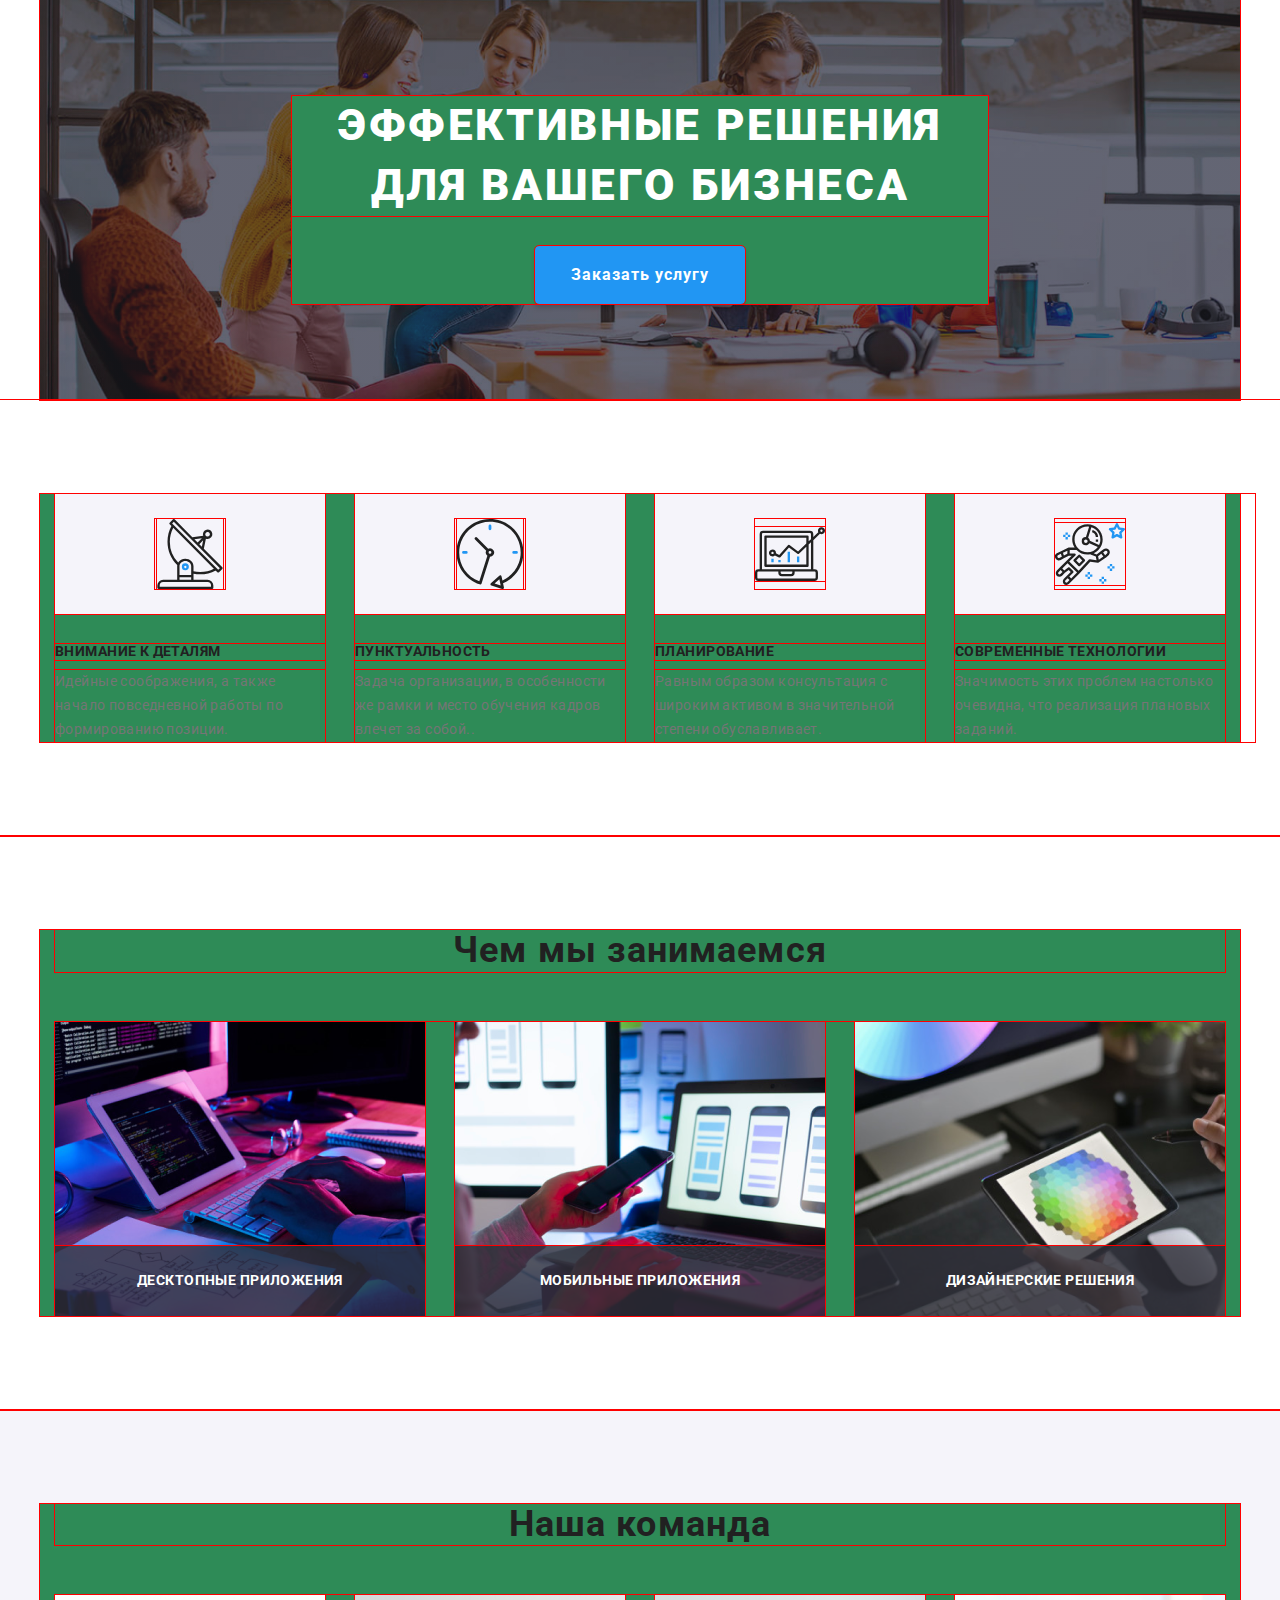
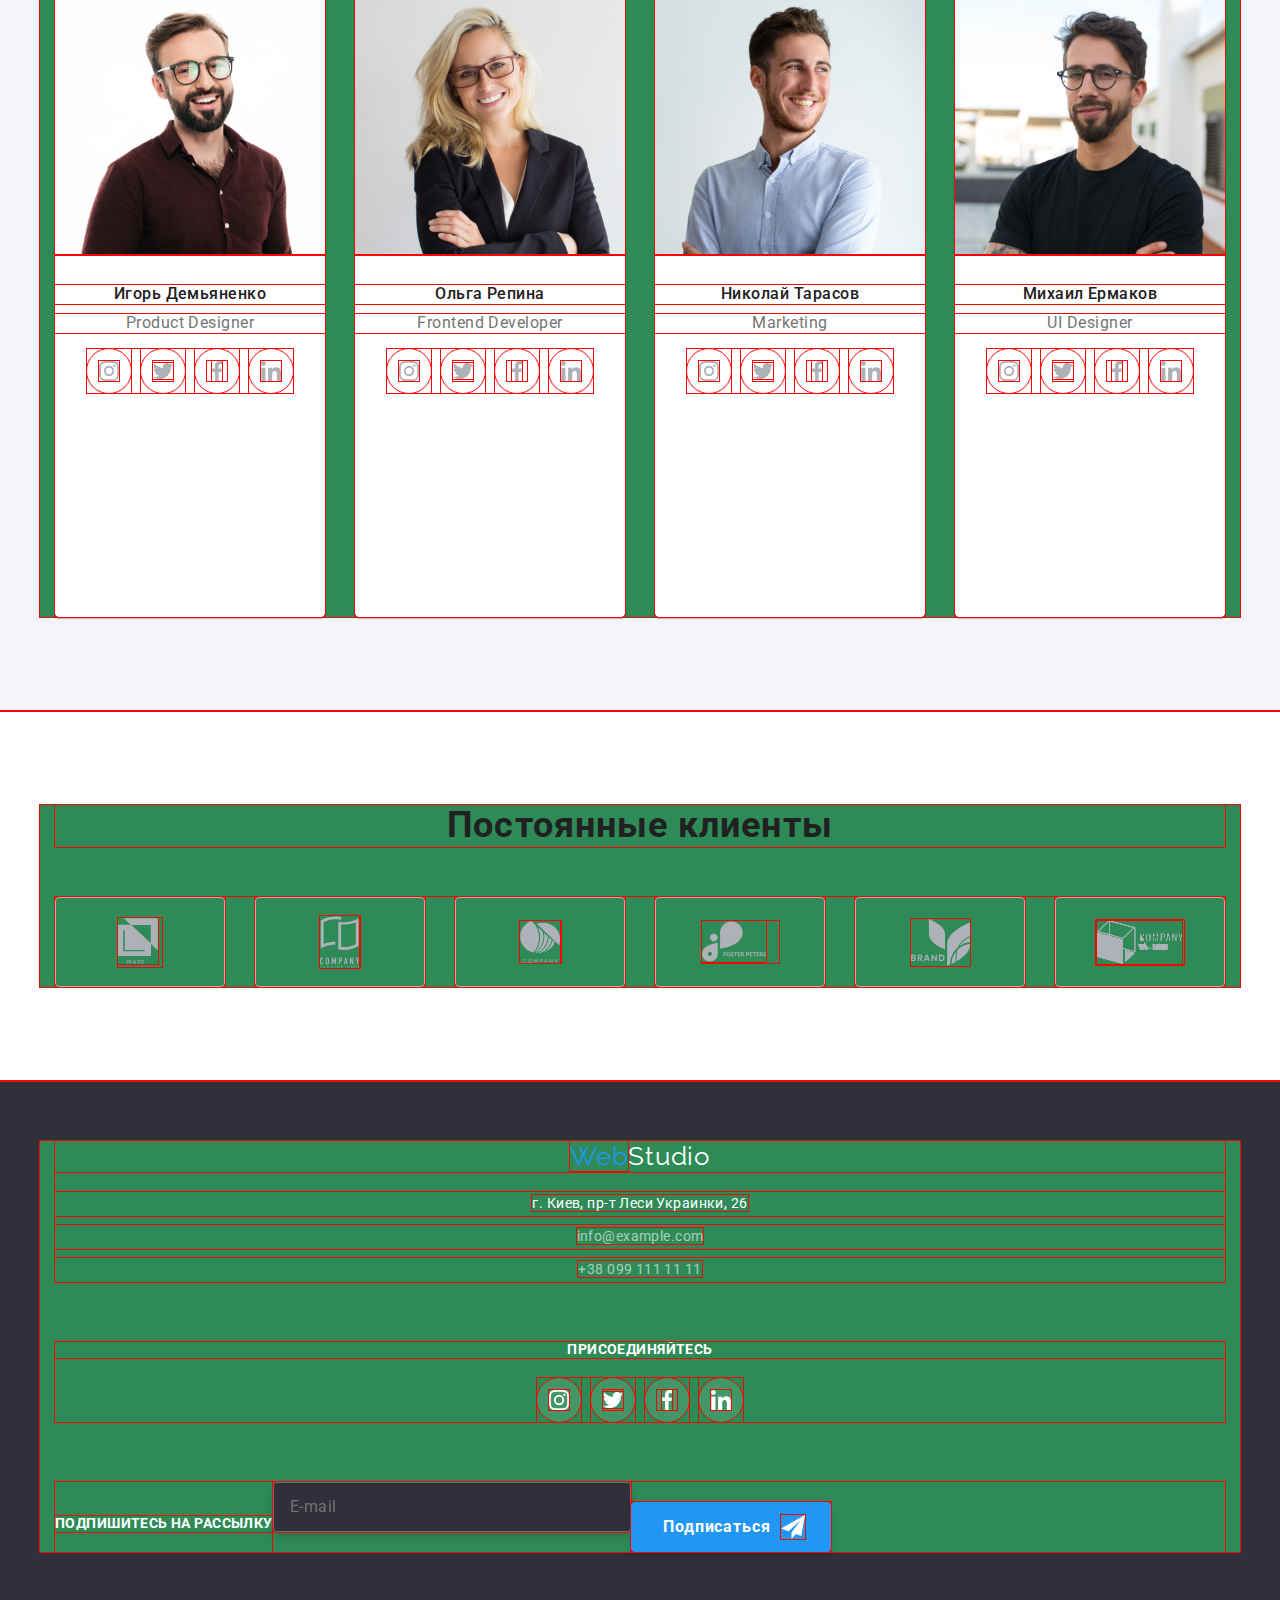
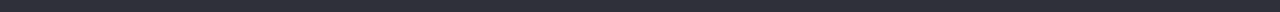
==== commit 2ef774dc: "studio mobile" ====
--- a/index.html
+++ b/index.html
@@ -18,7 +18,7 @@
   </head>
   <body>
     <!--Головна група навігації сторінки-->
-    <header class="hero-header hero-header--border">
+    <!-- <header class="hero-header hero-header--border">
       <div class="container hero-header__nav">
         <a class="logo logo--black" href="./index.html"
           ><span class="logo__cl">Web</span> Studio</a
@@ -35,9 +35,9 @@
               <a class="link menu__link" href="">Контакты</a>
             </li>
           </ul>
-        </nav>
-        <!--Контакти-->
-        <ul class="list menu-contacts hero-header__menu-contacts">
+        </nav> -->
+    <!--Контакти-->
+    <!-- <ul class="list menu-contacts hero-header__menu-contacts">
           <li class="menu-contacts__item item-icon">
             <a
               class="link menu-contacts__link"
@@ -59,12 +59,11 @@
           </li>
         </ul>
       </div>
-    </header>
-    <main class="main-page">
+    </header> -->
+    <main>
       <!--Секція з фоном-->
-      <section
-        class="hero-section hero-section__overlay centering hero-section__box"
-      >
+
+      <section class="hero-section hero-section__overlay centering container">
         <div class="container box">
           <h1 class="hero-section__title">
             Эффективные решения для вашего бизнеса
@@ -80,8 +79,7 @@
       </section>
 
       <!--наші переваги-->
-      <section class="future-section main-page__future">
-        <!--скритий заголовок-->
+      <section class="section future-section main-page__future">
         <div class="container">
           <h2 class="visually-hidden">Нашы преимущества</h2>
           <ul class="future-section__list list">
@@ -92,7 +90,7 @@
                 </svg>
               </div>
               <h3 class="future-section__subtitle">Внимание к деталям</h3>
-              <p class="future-section__content-st">
+              <p class="future-section__content-st list">
                 Идейные соображения, а также начало повседневной работы по
                 формированию позиции.
               </p>
@@ -104,7 +102,7 @@
                 </svg>
               </div>
               <h3 class="future-section__subtitle">Пунктуальность</h3>
-              <p class="future-section__content-st">
+              <p class="future-section__content-st list">
                 Задача организации, в особенности же рамки и место обучения
                 кадров влечет за собой..
               </p>
@@ -116,7 +114,7 @@
                 </svg>
               </div>
               <h3 class="future-section__subtitle">Планирование</h3>
-              <p class="future-section__content-st">
+              <p class="future-section__content-st list">
                 Равным образом консультация с широким активом в значительной
                 степени обуславливает.
               </p>
@@ -128,7 +126,7 @@
                 </svg>
               </div>
               <h3 class="future-section__subtitle">Современные технологии</h3>
-              <p class="future-section__content-st">
+              <p class="future-section__content-st list">
                 Значимость этих проблем настолько очевидна, что реализация
                 плановых заданий.
               </p>
@@ -140,47 +138,47 @@
       <section class="engaged section">
         <div class="container">
           <h2 class="title-st">Чем мы занимаемся</h2>
-          <ul class="list vector">
-            <li class="vector__item">
-              <div class="vector__img">
+          <ul class="list engaged__vector">
+            <li class="engaged__item">
+              <div class="engaged__img">
                 <img
                   src="./images/box1.jpg"
                   width="370"
                   height="294"
                   alt="box1"
                 />
-                <div class="vector__content">
-                  <p class="list vector__text vector__text--color">
+                <div class="engaged__content">
+                  <p class="list engaged__text engaged__text--color">
                     Десктопные приложения
                   </p>
                 </div>
               </div>
             </li>
-            <li class="vector__item">
-              <div class="vector__img">
+            <li class="engaged__item">
+              <div class="engaged__img">
                 <img
                   src="./images/box2.jpg"
                   width="370"
                   height="294"
                   alt="box2"
                 />
-                <div class="vector__content">
-                  <p class="list vector__text vector__text--color">
+                <div class="engaged__content">
+                  <p class="list engaged__text engaged__text--color">
                     Мобильные приложения
                   </p>
                 </div>
               </div>
             </li>
-            <li class="vector__item">
-              <div class="vector__img">
+            <li class="engaged__item">
+              <div class="engaged__img">
                 <img
                   src="./images/box3.jpg"
                   width="370"
                   height="294"
                   alt="box1"
                 />
-                <div class="vector__content">
-                  <p class="list vector__text vector__text--color">
+                <div class="engaged__content">
+                  <p class="list engaged__text engaged__text--color">
                     Дизайнерские решения
                   </p>
                 </div>
@@ -526,7 +524,7 @@
           <a class="logo footer__logo" href="./index.html">
             <span class="logo__cl">Web</span>Studio</a
           >
-          <address class="address footer__address">
+          <address class="address">
             <ul class="list address__list">
               <li class="address__item">
                 <a
@@ -628,10 +626,8 @@
 
         <form class="mailing footer__form">
           <div class="mailing__e-mail">
+            <h3 class="ft-title footer__title">Подпишитесь на рассылку</h3>
             <div class="mailing__sign">
-              <label for="sign" class="ft-title mailing__signature"
-                >Подпишитесь на рассылку</label
-              >
               <input
                 class="mailing__input"
                 type="email"
@@ -654,7 +650,7 @@
       </div>
     </footer>
     <!-- backdrop + modal-->
-    <div class="backdrop is-hidden" data-modal>
+    <!-- <div class="backdrop is-hidden" data-modal>
       <div class="modal">
         <button class="btn-close btn-close--bgcolor" data-modal-close>
           <svg class="btn-close__icon" viewBox="0 0 18 18">
@@ -738,4 +734,6 @@
     </div>
     <script src="./modal/modal.js"></script>
   </body>
+</html>-->
+  </body>
 </html>
--- a/css/main.min.css
+++ b/css/main.min.css
@@ -1,1027 +1,2 @@
-:root {
-  --main-body-cl: #ffff;
-  --main-text-cl: #757575;
-  --title-cl: #212121;
-  --accent-cl: #2196f3;
-  --dark-bg-cl: #2f303a;
-  --address-text-cl: rgba(255, 255, 255, 0.6);
-  --alt-footer-text-cl: rgba(255, 255, 255, 0.6);
-  --light-bg-cl: #ffff;
-  --section-cl: #f5f4fa;
-  --logo-icon-cl: #afb1b8;
-  --main-font: "Roboto", "sans-serif";
-  --logo-text: "Raleway", "sans-serif";
-  --timing-function: 250ms;
-  --transition-function: cubic-bezier(0.4, 0, 0.2, 1);
-}
-html {
-  -webkit-box-sizing: border-box;
-  box-sizing: border-box;
-}
-*,
-::before,
-::after {
-  -webkit-box-sizing: inherit;
-  box-sizing: inherit;
-}
-h1,
-h2,
-h3 {
-  margin-top: 0px;
-  margin-bottom: 0px;
-}
-body {
-  font-family: var(--main-font);
-  font-size: 16px;
-  letter-spacing: 0.03em;
-  color: var(--main-text-cl);
-  background: #ffffff;
-}
-.container {
-  max-width: 1200px;
-  margin-left: auto;
-  margin-right: auto;
-  padding-left: 15px;
-  padding-right: 15px;
-}
-.list {
-  padding: 0;
-  margin: 0;
-  list-style: none;
-}
-.visually-hidden {
-  position: absolute !important;
-  clip: rect(1px 1px 1px 1px);
-  clip: rect(1px, 1px, 1px, 1px);
-  padding: 0 !important;
-  border: 0 !important;
-  height: 1px !important;
-  width: 1px !important;
-  overflow: hidden;
-}
-.is-hidden {
-  opacity: 0;
-  pointer-events: none;
-  visibility: hidden;
-}
-.section {
-  padding-top: 94px;
-  padding-bottom: 94px;
-}
-.link {
-  color: inherit;
-  text-decoration: none;
-}
-.link:hover,
-.link:focus {
-  color: var(--accent-cl);
-}
-.centering {
-  margin-left: auto;
-  margin-right: auto;
-}
-.backdrop {
-  position: fixed;
-  top: 0;
-  left: 0;
-  width: 100%;
-  height: 100%;
-  background-color: rgba(0, 0, 0, 0.2);
-  opacity: 1;
-  -webkit-transition: opacity 250ms cubic-bezier(0.4, 0, 0.2, 1);
-  transition: opacity 250ms cubic-bezier(0.4, 0, 0.2, 1);
-}
-.modal {
-  position: absolute;
-  top: 50%;
-  left: 50%;
-  width: 528px;
-  height: 580px;
-  max-height: 100vh;
-  -webkit-transform: translate(-50%, -50%) scale(1);
-  transform: translate(-50%, -50%) scale(1);
-  -webkit-transition: -webkit-transform 250ms cubic-bezier(0.4, 0, 0.2, 1);
-  transition: -webkit-transform 250ms cubic-bezier(0.4, 0, 0.2, 1);
-  transition: transform 250ms cubic-bezier(0.4, 0, 0.2, 1);
-  transition: transform 250ms cubic-bezier(0.4, 0, 0.2, 1),
-    -webkit-transform 250ms cubic-bezier(0.4, 0, 0.2, 1);
-  background-color: var(--light-bg-cl);
-  -webkit-box-shadow: 0px 1px 3px rgba(0, 0, 0, 0.12),
-    0px 1px 1px rgba(0, 0, 0, 0.14), 0px 2px 1px rgba(0, 0, 0, 0.2);
-  box-shadow: 0px 1px 3px rgba(0, 0, 0, 0.12), 0px 1px 1px rgba(0, 0, 0, 0.14),
-    0px 2px 1px rgba(0, 0, 0, 0.2);
-  border-radius: 4px;
-}
-.is-hidden .modal {
-  -webkit-transform: translate(-50%, -50%) scale(0.1);
-  transform: translate(-50%, -50%) scale(0.1);
-}
-.modal__form-content {
-  padding: 40px 40px;
-}
-.btn-close {
-  display: -webkit-box;
-  display: -ms-flexbox;
-  display: flex;
-  -webkit-box-align: center;
-  -ms-flex-align: center;
-  align-items: center;
-  -webkit-box-pack: center;
-  -ms-flex-pack: center;
-  justify-content: center;
-  position: absolute;
-  top: 0;
-  right: 0;
-  width: 30px;
-  height: 30px;
-  margin: 8px 8px;
-  cursor: pointer;
-  border-radius: 50%;
-  border: 1px solid rgba(0, 0, 0, 0.1);
-}
-.btn-close--bgcolor {
-  background-color: var(--light-bg-cl);
-}
-.btn-close:hover .btn-close__icon,
-.btn-close:focus .btn-close__icon {
-  fill: var(--accent-cl);
-}
-.btn-close__icon {
-  width: 18px;
-  height: 18px;
-  fill: #000000;
-  -webkit-transition-property: fill;
-  transition-property: fill;
-  -webkit-transition-duration: var(--timing-function);
-  transition-duration: var(--timing-function);
-  -webkit-transition-timing-function: var(--transition-function);
-  transition-timing-function: var(--transition-function);
-}
-.form-content__title {
-  font-weight: bold;
-  font-size: 20px;
-  line-height: 1.15;
-  letter-spacing: 0.03em;
-  margin-bottom: 12px;
-  color: var(--title-cl);
-}
-.form-content__field {
-  margin-bottom: 10px;
-}
-.form-content__policy {
-  margin-bottom: 30px;
-}
-.form-field {
-  position: relative;
-  display: -webkit-box;
-  display: -ms-flexbox;
-  display: flex;
-  -webkit-box-orient: vertical;
-  -webkit-box-direction: normal;
-  -ms-flex-direction: column;
-  flex-direction: column;
-}
-.form-field:focus-within .form-field__icon {
-  fill: var(--accent-cl);
-}
-.form-field__title {
-  margin-bottom: 4px;
-  font-size: 12px;
-  line-height: 1.16;
-  letter-spacing: 0.01em;
-  color: var(--main-text-cl);
-}
-.form-field__input {
-  padding-left: 42px;
-  border: 1px solid rgba(33, 33, 33, 0.2);
-  border-radius: 4px;
-  height: 40px;
-}
-.form-field__input:valid:not(:placeholder-shown):focus {
-  color: green;
-  outline-color: var(--accent-cl);
-}
-.form-field__input:invalid:not(:placeholder-shown):focus {
-  color: red;
-  outline-color: var(--accent-cl);
-}
-.form-field__comment {
-  resize: none;
-  height: 120px;
-  border: 1px solid rgba(33, 33, 33, 0.2);
-  border-radius: 4px;
-  padding: 12px 16px;
-}
-.form-field__comment:focus {
-  outline-color: var(--accent-cl);
-}
-.form-field__comment::-webkit-input-placeholder {
-  font-size: 12px;
-  line-height: 1.16;
-  letter-spacing: 0.01em;
-  color: rgba(117, 117, 117, 0.5);
-}
-.form-field__comment:-ms-input-placeholder {
-  font-size: 12px;
-  line-height: 1.16;
-  letter-spacing: 0.01em;
-  color: rgba(117, 117, 117, 0.5);
-}
-.form-field__comment::-ms-input-placeholder {
-  font-size: 12px;
-  line-height: 1.16;
-  letter-spacing: 0.01em;
-  color: rgba(117, 117, 117, 0.5);
-}
-.form-field__comment::placeholder {
-  font-size: 12px;
-  line-height: 1.16;
-  letter-spacing: 0.01em;
-  color: rgba(117, 117, 117, 0.5);
-}
-.form-field__icon {
-  position: absolute;
-  bottom: 11px;
-  left: 12px;
-  width: 18px;
-  height: 18px;
-  fill: var(--title-cl);
-  -webkit-transition-property: fill;
-  transition-property: fill;
-  -webkit-transition-duration: var(--timing-function);
-  transition-duration: var(--timing-function);
-  -webkit-transition-timing-function: var(--transition-function);
-  transition-timing-function: var(--transition-function);
-}
-.form-action {
-  display: -webkit-box;
-  display: -ms-flexbox;
-  display: flex;
-  -webkit-box-orient: vertical;
-  -webkit-box-direction: normal;
-  -ms-flex-direction: column;
-  flex-direction: column;
-  -webkit-box-align: center;
-  -ms-flex-align: center;
-  align-items: center;
-}
-.form-action__checkbox:checked + .form-action__label::before {
-  background-color: var(--accent-cl);
-  border: none;
-  background-image: url(../icon-images/check.svg);
-  background-repeat: no-repeat;
-  background-position: center;
-  background-size: contain;
-  -webkit-transition-property: background-color;
-  transition-property: background-color;
-  -webkit-transition-duration: var(--timing-function);
-  transition-duration: var(--timing-function);
-  -webkit-transition-timing-function: var(--transition-function);
-  transition-timing-function: var(--transition-function);
-}
-.form-action__link {
-  color: var(--accent-cl);
-}
-.form-action__label {
-  display: -webkit-box;
-  display: -ms-flexbox;
-  display: flex;
-  -webkit-box-align: center;
-  -ms-flex-align: center;
-  align-items: center;
-  font-size: 14px;
-  line-height: 1.71;
-  letter-spacing: 0.03em;
-  color: var(--main-text-cl);
-}
-.form-action__label::before {
-  content: "";
-  display: inline-block;
-  margin-right: 8px;
-  width: 16px;
-  height: 15px;
-  border-radius: 3px;
-  border: 1px solid black;
-}
-.submit-btn {
-  text-align: center;
-  width: 200px;
-  height: 50px;
-  background-color: var(--accent-cl);
-  -webkit-box-shadow: 0px 4px 4px rgba(0, 0, 0, 0.15);
-  box-shadow: 0px 4px 4px rgba(0, 0, 0, 0.15);
-  border-radius: 4px;
-  border: 4px solid transparent;
-  cursor: pointer;
-  font-weight: bold;
-  font-size: 16px;
-  line-height: 1.87;
-  letter-spacing: 0.06em;
-  color: var(--light-bg-cl);
-}
-.hero-header--border {
-  border-bottom: 1px solid #ececec;
-}
-.hero-header__nav {
-  display: -webkit-box;
-  display: -ms-flexbox;
-  display: flex;
-  -webkit-box-align: center;
-  -ms-flex-align: center;
-  align-items: center;
-}
-.hero-header__site-nav {
-  margin-left: 93px;
-  padding-top: 32px;
-  padding-bottom: 32px;
-}
-.hero-header__menu-contacts {
-  margin-left: auto;
-}
-.logo {
-  font-family: var(--logo-text);
-  font-size: 26px;
-  line-height: 1.19;
-  letter-spacing: 0.03em;
-  text-decoration: none;
-}
-.logo--black {
-  color: #000000;
-}
-.logo__cl {
-  color: #2196f3;
-}
-.menu {
-  display: -webkit-box;
-  display: -ms-flexbox;
-  display: flex;
-}
-.menu__item:not(:last-child) {
-  margin-right: 50px;
-}
-.menu__link {
-  position: relative;
-  bottom: 3px;
-  -webkit-transition-property: color;
-  transition-property: color;
-  -webkit-transition-duration: var(--timing-function);
-  transition-duration: var(--timing-function);
-  -webkit-transition-timing-function: var(--transition-function);
-  transition-timing-function: var(--transition-function);
-  font-family: var(--main-font);
-  font-weight: 500;
-  font-size: 14px;
-  line-height: 1.14;
-  letter-spacing: 0.02em;
-  color: var(--title-cl);
-}
-.current {
-  color: var(--accent-cl);
-}
-.current::after {
-  background-color: var(--accent-cl);
-  content: "";
-  display: block;
-  width: 100%;
-  height: 4px;
-  border-radius: 2px;
-  margin-top: 32px;
-  opacity: 1;
-  position: absolute;
-  color: var(--accent-cl);
-}
-.menu-contacts {
-  display: -webkit-box;
-  display: -ms-flexbox;
-  display: flex;
-}
-.menu-contacts__item:not(:first-child) {
-  margin-left: 30px;
-}
-.menu-contacts__icon {
-  margin-right: 10px;
-  stroke: var(--main-text-cl);
-}
-.menu-contacts__link {
-  font-weight: 500;
-  font-size: 14px;
-  line-height: 1.14;
-  letter-spacing: 0.02em;
-  display: -webkit-box;
-  display: -ms-flexbox;
-  display: flex;
-  -webkit-box-pack: center;
-  -ms-flex-pack: center;
-  justify-content: center;
-  -webkit-box-align: center;
-  -ms-flex-align: center;
-  align-items: center;
-}
-.menu-contacts__link:hover .menu-contacts__icon,
-.menu-contacts__link:focus .menu-contacts__icon {
-  fill: currentColor;
-}
-.main-page__future {
-  padding-top: 94px;
-}
-.hero-section {
-  display: -webkit-box;
-  display: -ms-flexbox;
-  display: flex;
-  -webkit-box-pack: center;
-  -ms-flex-pack: center;
-  justify-content: center;
-  -webkit-box-align: center;
-  -ms-flex-align: center;
-  align-items: center;
-  background-color: var(--dark-bg-cl);
-  max-width: 1600px;
-}
-.hero-section__box {
-  padding: 200px 0px 200px;
-}
-.hero-section__overlay {
-  height: 600px;
-  background-image: -webkit-gradient(
-      linear,
-      left top,
-      right top,
-      from(rgba(47, 48, 58, 0.4)),
-      to(rgba(47, 48, 58, 0.4))
-    ),
-    url(../images2/bg-img.jpg);
-  background-image: linear-gradient(
-      to right,
-      rgba(47, 48, 58, 0.4),
-      rgba(47, 48, 58, 0.4)
-    ),
-    url(../images2/bg-img.jpg);
-  background-repeat: no-repeat;
-  background-size: cover;
-  background-position: center;
-}
-.hero-section__title {
-  margin-bottom: 30px;
-  font-family: var(--main-font);
-  font-weight: 900;
-  font-size: 44px;
-  line-height: 1.36;
-  letter-spacing: 0.06em;
-  text-transform: uppercase;
-  color: var(--light-bg-cl);
-}
-.box {
-  padding: 0px;
-  text-align: center;
-  max-width: 696px;
-}
-.btn-hero {
-  border: 4px solid transparent;
-  text-align: center;
-  min-width: 200px;
-  border-radius: 4px;
-  -webkit-box-shadow: 0px 4px 4px rgba(0, 0, 0, 0.15);
-  box-shadow: 0px 4px 4px rgba(0, 0, 0, 0.15);
-}
-.btn-hero__content {
-  padding: 10px 32px;
-  font-family: var(--main-font);
-  font-weight: 700;
-  font-size: 16px;
-  line-height: 1.87;
-  letter-spacing: 0.06em;
-  cursor: pointer;
-  color: var(--light-bg-cl);
-  background-color: var(--accent-cl);
-}
-.future-section__thumb {
-  display: -webkit-box;
-  display: -ms-flexbox;
-  display: flex;
-  -webkit-box-pack: center;
-  -ms-flex-pack: center;
-  justify-content: center;
-  -webkit-box-align: center;
-  -ms-flex-align: center;
-  align-items: center;
-  height: 120px;
-  margin-bottom: 30px;
-  background-color: var(--section-cl);
-}
-.future-section__subtitle {
-  margin-bottom: 10px;
-  font-family: var(--main-font);
-  font-weight: 700;
-  font-size: 14px;
-  line-height: 1.14;
-  letter-spacing: 0.03em;
-  text-transform: uppercase;
-  color: var(--title-cl);
-}
-.future-section__content-st {
-  margin: 0;
-  font-family: var(--main-font);
-  font-weight: 400;
-  font-size: 14px;
-  line-height: 1.71;
-  letter-spacing: 0.03em;
-  color: var(--main-text-cl);
-}
-.future-section__list {
-  display: -webkit-box;
-  display: -ms-flexbox;
-  display: flex;
-  -ms-flex-wrap: wrap;
-  flex-wrap: wrap;
-}
-.future-section__item {
-  width: 270px;
-}
-.future-section__item:not(:last-child) {
-  margin-right: 30px;
-}
-.title-st {
-  text-align: center;
-  margin-bottom: 50px;
-  font-family: var(--main-font);
-  font-weight: 700;
-  font-size: 36px;
-  line-height: 1.16;
-  letter-spacing: 0.03em;
-  color: var(--title-cl);
-}
-.title-address {
-  font-size: 14px;
-  line-height: 1.71;
-  letter-spacing: 0.03em;
-}
-.ft-title {
-  font-family: var(--main-font);
-  font-weight: 700;
-  font-size: 14px;
-  line-height: 1.14;
-  letter-spacing: 0.03em;
-  text-transform: uppercase;
-  color: var(--light-bg-cl);
-}
-.vector {
-  display: -webkit-box;
-  display: -ms-flexbox;
-  display: flex;
-  -ms-flex-wrap: wrap;
-  flex-wrap: wrap;
-}
-.vector__item:not(:last-child) {
-  margin-right: 30px;
-}
-.vector__img {
-  display: -webkit-box;
-  display: -ms-flexbox;
-  display: flex;
-  position: relative;
-}
-.vector__content {
-  bottom: 0;
-  position: absolute;
-  width: 100%;
-}
-.vector__text {
-  text-align: center;
-  padding-top: 27px;
-  padding-bottom: 27px;
-  font-family: var(--main-font);
-  font-weight: 700;
-  font-size: 14px;
-  line-height: 1.14;
-  letter-spacing: 0.03em;
-  text-transform: uppercase;
-}
-.vector__text--color {
-  color: var(--light-bg-cl);
-  background-color: rgba(47, 48, 58, 0.8);
-}
-.team--bgcolor {
-  background-color: var(--section-cl);
-}
-.team__indent:not(:last-child) {
-  margin-right: 30px;
-}
-.team__card-list {
-  display: -webkit-box;
-  display: -ms-flexbox;
-  display: flex;
-  -ms-flex-wrap: wrap;
-  flex-wrap: wrap;
-}
-.card-block {
-  text-align: center;
-  width: 270px;
-  background-color: var(--light-bg-cl);
-  border-radius: 0px 0px 4px 4px;
-  -webkit-box-shadow: 0px 1px 3px rgba(0, 0, 0, 0.12),
-    0px 1px 1px rgba(0, 0, 0, 0.14), 0px 2px 1px rgba(0, 0, 0, 0.2);
-  box-shadow: 0px 1px 3px rgba(0, 0, 0, 0.12), 0px 1px 1px rgba(0, 0, 0, 0.14),
-    0px 2px 1px rgba(0, 0, 0, 0.2);
-}
-.card-block__title {
-  margin-bottom: 10px;
-  font-family: var(--main-font);
-  font-weight: 500;
-  font-size: 16px;
-  line-height: 1.18;
-  letter-spacing: 0.03em;
-  color: var(--title-cl);
-}
-.card-block__content {
-  padding-top: 30px;
-  margin-bottom: 16px;
-}
-.card-block__post {
-  margin-top: 0px;
-  margin-bottom: 0px;
-  font-family: var(--main-font);
-  font-weight: 400;
-  font-size: 16px;
-  line-height: 1.18;
-  letter-spacing: 0.03em;
-  color: var(--main-text-cl);
-}
-.card-block__icons {
-  padding-bottom: 30px;
-}
-.social-icons {
-  display: -webkit-inline-box;
-  display: -ms-inline-flexbox;
-  display: inline-flex;
-  margin-right: auto;
-  margin-left: auto;
-  padding-bottom: 30px;
-}
-.social-icons__item:not(:last-child) {
-  margin-right: 10px;
-}
-.social-icons__link {
-  display: -webkit-box;
-  display: -ms-flexbox;
-  display: flex;
-  -webkit-box-align: center;
-  -ms-flex-align: center;
-  align-items: center;
-  -webkit-box-pack: center;
-  -ms-flex-pack: center;
-  justify-content: center;
-  width: 44px;
-  height: 44px;
-  border-radius: 50%;
-  -webkit-transition-property: background-color;
-  transition-property: background-color;
-  -webkit-transition-duration: var(--timing-function);
-  transition-duration: var(--timing-function);
-  -webkit-transition-timing-function: var(--transition-function);
-  transition-timing-function: var(--transition-function);
-}
-.social-icons__link--bgcolor {
-  background: rgba(255, 255, 255, 0.1);
-}
-.social-icons__link:hover,
-.social-icons__link:focus {
-  background-color: var(--accent-cl);
-}
-.social-icons__link:hover .social-icons__svg,
-.social-icons__link:focus .social-icons__svg {
-  fill: var(--light-bg-cl);
-}
-.social-icons__svg {
-  fill: var(--logo-icon-cl);
-  -webkit-transition-property: fill;
-  transition-property: fill;
-  -webkit-transition-duration: var(--timing-function);
-  transition-duration: var(--timing-function);
-  -webkit-transition-timing-function: var(--transition-function);
-  transition-timing-function: var(--transition-function);
-}
-.social-icons__svg--fill {
-  fill: var(--light-bg-cl);
-}
-.clients--bgcolor {
-  background-color: var(--main-body-cl);
-}
-.clients__list {
-  display: -webkit-box;
-  display: -ms-flexbox;
-  display: flex;
-  -ms-flex-wrap: wrap;
-  flex-wrap: wrap;
-  -webkit-box-align: center;
-  -ms-flex-align: center;
-  align-items: center;
-}
-.clients__item:not(:last-child) {
-  margin-right: 30px;
-}
-.clients__link {
-  display: -webkit-box;
-  display: -ms-flexbox;
-  display: flex;
-  -webkit-box-align: center;
-  -ms-flex-align: center;
-  align-items: center;
-  -webkit-box-pack: center;
-  -ms-flex-pack: center;
-  justify-content: center;
-  width: 170px;
-  height: 90px;
-  border: 1px solid #afb1b8;
-  -webkit-box-sizing: border-box;
-  box-sizing: border-box;
-  border-radius: 4px;
-  -webkit-transition-property: border-color;
-  transition-property: border-color;
-  -webkit-transition-duration: var(--timing-function);
-  transition-duration: var(--timing-function);
-  -webkit-transition-timing-function: var(--transition-function);
-  transition-timing-function: var(--transition-function);
-}
-.clients__link:hover .clients__svg,
-.clients__link:focus .clients__svg {
-  fill: var(--accent-cl);
-}
-.clients__link:hover,
-.clients__link:focus {
-  border-color: var(--accent-cl);
-}
-.clients__svg {
-  fill: var(--logo-icon-cl);
-  -webkit-transition-property: fill;
-  transition-property: fill;
-  -webkit-transition-duration: var(--timing-function);
-  transition-duration: var(--timing-function);
-  -webkit-transition-timing-function: var(--transition-function);
-  transition-timing-function: var(--transition-function);
-}
-.btn {
-  padding: 6px 22px;
-  height: 38px;
-  border: transparent;
-  border-radius: 4px;
-  font-weight: 500;
-  font-size: 16px;
-  line-height: 1.62;
-  letter-spacing: 0.03em;
-  color: var(--title-cl);
-  -webkit-transition-property: background-color, color;
-  transition-property: background-color, color;
-  -webkit-transition-duration: var(--timing-function);
-  transition-duration: var(--timing-function);
-  -webkit-transition-timing-function: var(--transition-function);
-  transition-timing-function: var(--transition-function);
-}
-.btn--bgcolor {
-  background-color: var(--section-cl);
-}
-.btn:hover,
-.btn:focus {
-  cursor: pointer;
-  background-color: var(--accent-cl);
-  color: #ffffff;
-  -webkit-box-shadow: 0px 3px 1px rgba(0, 0, 0, 0.1),
-    0px 1px 2px rgba(0, 0, 0, 0.08), 0px 2px 2px rgba(0, 0, 0, 0.12);
-  box-shadow: 0px 3px 1px rgba(0, 0, 0, 0.1), 0px 1px 2px rgba(0, 0, 0, 0.08),
-    0px 2px 2px rgba(0, 0, 0, 0.12);
-}
-.projects__filter {
-  display: -webkit-box;
-  display: -ms-flexbox;
-  display: flex;
-  -webkit-box-pack: center;
-  -ms-flex-pack: center;
-  justify-content: center;
-  -ms-flex-wrap: wrap;
-  flex-wrap: wrap;
-  margin-bottom: 50px;
-}
-.projects__btn:not(:last-child) {
-  margin-right: 8px;
-}
-.projects__list {
-  display: -webkit-box;
-  display: -ms-flexbox;
-  display: flex;
-  -ms-flex-wrap: wrap;
-  flex-wrap: wrap;
-}
-.projects__item {
-  margin-right: 30px;
-  margin-bottom: 30px;
-}
-.projects__item:nth-child(3n) {
-  margin-right: 0px;
-}
-.projects__item:nth-last-child(-n + 3) {
-  margin-bottom: 0px;
-}
-.card {
-  cursor: pointer;
-}
-.card:hover,
-.card:focus {
-  -webkit-box-shadow: 0px 1px 1px rgba(0, 0, 0, 0.12),
-    0px 4px 4px rgba(0, 0, 0, 0.06), 1px 4px 6px rgba(0, 0, 0, 0.16);
-  box-shadow: 0px 1px 1px rgba(0, 0, 0, 0.12), 0px 4px 4px rgba(0, 0, 0, 0.06),
-    1px 4px 6px rgba(0, 0, 0, 0.16);
-}
-.card__thumb {
-  position: relative;
-  display: -webkit-inline-box;
-  display: -ms-inline-flexbox;
-  display: inline-flex;
-  -webkit-box-align: center;
-  -ms-flex-align: center;
-  align-items: center;
-  overflow: hidden;
-}
-.card__overlay {
-  position: absolute;
-  top: 0;
-  left: 0;
-  width: 100%;
-  height: 100%;
-  background-color: rgba(33, 150, 243, 0.9);
-  -webkit-transform: translateY(100%);
-  transform: translateY(100%);
-  -webkit-transition: -webkit-transform 250ms cubic-bezier(0.4, 0, 0.2, 1);
-  transition: -webkit-transform 250ms cubic-bezier(0.4, 0, 0.2, 1);
-  transition: transform 250ms cubic-bezier(0.4, 0, 0.2, 1);
-  transition: transform 250ms cubic-bezier(0.4, 0, 0.2, 1),
-    -webkit-transform 250ms cubic-bezier(0.4, 0, 0.2, 1);
-}
-.card__set:hover .card__overlay {
-  -webkit-transform: translateY(0);
-  transform: translateY(0);
-}
-.card__action {
-  position: absolute;
-  width: 322px;
-  height: 168px;
-  top: 50%;
-  left: 50%;
-  -webkit-transform: translate(-50%, -50%);
-  transform: translate(-50%, -50%);
-}
-.card__description {
-  padding: 20px 24px;
-  border: 1px solid #eeee;
-  border-top: none;
-}
-.card__title {
-  margin-bottom: 4px;
-  font-family: var(--main-font);
-  font-weight: 700;
-  line-height: 2;
-  font-size: 18px;
-  letter-spacing: 0.06em;
-  color: var(--title-cl);
-}
-.card__hover {
-  position: absolute;
-  font-size: 18px;
-  line-height: 1.56;
-  letter-spacing: 0.03em;
-  opacity: 1;
-  color: #ffffff;
-}
-.footer--bgcolor {
-  background: var(--dark-bg-cl);
-}
-.footer__meta {
-  padding-bottom: 60px;
-}
-.footer__flex {
-  display: -webkit-box;
-  display: -ms-flexbox;
-  display: flex;
-}
-.footer__container {
-  padding-top: 60px;
-}
-.footer__logo {
-  display: inline-block;
-  margin-bottom: 20px;
-  color: var(--light-bg-cl);
-  text-decoration: none;
-}
-.footer__address {
-  width: 231px;
-}
-.footer__icons {
-  padding-top: 72px;
-  margin-left: 70px;
-}
-.footer__title {
-  margin-bottom: 20px;
-}
-.footer__form {
-  margin-left: 93px;
-  padding-top: 72px;
-}
-.address {
-  font-style: inherit;
-}
-.address__location {
-  color: var(--light-bg-cl);
-}
-.address__contacts {
-  color: var(--alt-footer-text-cl);
-}
-.address__list .address__item:not(:last-child) {
-  margin-bottom: 9px;
-}
-.mailing::-webkit-input-placeholder {
-  font-size: 16px;
-  line-height: 1.25;
-  letter-spacing: 0.03em;
-  color: rgba(255, 255, 255, 0.6);
-}
-.mailing:-ms-input-placeholder {
-  font-size: 16px;
-  line-height: 1.25;
-  letter-spacing: 0.03em;
-  color: rgba(255, 255, 255, 0.6);
-}
-.mailing::-ms-input-placeholder {
-  font-size: 16px;
-  line-height: 1.25;
-  letter-spacing: 0.03em;
-  color: rgba(255, 255, 255, 0.6);
-}
-.mailing::placeholder {
-  font-size: 16px;
-  line-height: 1.25;
-  letter-spacing: 0.03em;
-  color: rgba(255, 255, 255, 0.6);
-}
-.mailing__e-mail {
-  display: -webkit-box;
-  display: -ms-flexbox;
-  display: flex;
-  -webkit-box-align: end;
-  -ms-flex-align: end;
-  align-items: flex-end;
-  height: 86px;
-}
-.mailing__signature {
-  display: inline-block;
-  margin-bottom: 20px;
-}
-.mailing__input {
-  width: 358px;
-  height: 50px;
-  padding-left: 16px;
-  border: 1px solid rgba(255, 255, 255, 0.3);
-  -webkit-filter: drop-shadow(0px 4px 4px rgba(0, 0, 0, 0.15));
-  filter: drop-shadow(0px 4px 4px rgba(0, 0, 0, 0.15));
-  border-radius: 4px;
-  background-color: var(--dark-bg-cl);
-  font-size: 16px;
-  line-height: 1.25;
-  letter-spacing: 0.03em;
-  color: rgba(255, 255, 255, 0.6);
-}
-.mailing__input:valid:not(:placeholder-shown) {
-  color: green;
-  border-color: green;
-}
-.mailing__input:invalid:not(:placeholder-shown) {
-  border-color: red;
-}
-.btn-sign__content {
-  display: -webkit-box;
-  display: -ms-flexbox;
-  display: flex;
-  -webkit-box-align: center;
-  -ms-flex-align: center;
-  align-items: center;
-  -webkit-box-pack: center;
-  -ms-flex-pack: center;
-  justify-content: center;
-  width: 200px;
-  height: 50px;
-  background-color: var(--accent-cl);
-  -webkit-box-shadow: 0px 4px 4px rgba(0, 0, 0, 0.15);
-  box-shadow: 0px 4px 4px rgba(0, 0, 0, 0.15);
-  border-radius: 4px;
-  border: transparent;
-  cursor: pointer;
-  font-weight: bold;
-  font-size: 16px;
-  line-height: 1.87;
-  letter-spacing: 0.06em;
-  color: var(--light-bg-cl);
-}
-.btn-sign__icon {
-  margin-left: 10px;
-  width: 24px;
-  height: 24px;
-  fill: var(--light-bg-cl);
-}
-/*# sourceMappingURL=main.min.css.map */
+:root{--main-body-cl: #ffff;--main-text-cl: #757575;--title-cl: #212121;--accent-cl: #2196f3;--dark-bg-cl: #2f303a;--address-text-cl: rgba(255, 255, 255, 0.6);--alt-footer-text-cl: rgba(255, 255, 255, 0.6);--light-bg-cl: #ffff;--section-cl: #f5f4fa;--logo-icon-cl: #afb1b8;--main-font: "Roboto", "sans-serif";--logo-text: "Raleway", "sans-serif";--timing-function: 250ms;--transition-function: cubic-bezier(0.4, 0, 0.2, 1)}html{-webkit-box-sizing:border-box;box-sizing:border-box}*,::before,::after{-webkit-box-sizing:inherit;box-sizing:inherit;outline:1px solid red}h1,h2,h3{margin-top:0px;margin-bottom:0px}body{font-family:var(--main-font);font-size:16px;letter-spacing:0.03em;color:var(--main-text-cl);background:#ffffff}img{display:block;max-width:100%;height:auto}.list{padding:0;margin:0;list-style:none}.visually-hidden{position:absolute !important;clip:rect(1px 1px 1px 1px);clip:rect(1px, 1px, 1px, 1px);padding:0 !important;border:0 !important;height:1px !important;width:1px !important;overflow:hidden}.is-hidden{opacity:0;pointer-events:none;visibility:hidden}.section{padding-top:60px;padding-bottom:60px}@media screen and (min-width: 1200px){.section{padding-top:94px;padding-bottom:94px}}.link{color:inherit;text-decoration:none}.link:hover,.link:focus{color:var(--accent-cl)}.centering{margin-left:auto;margin-right:auto}.container{width:100%;margin-left:auto;margin-right:auto;padding-left:15px;padding-right:15px}@media screen and (min-width: 768px){.container{background-color:skyblue}}@media screen and (min-width: 768px){.container{max-width:768px;background-color:rosybrown}}@media screen and (min-width: 1200px){.container{max-width:1200px;background-color:seagreen}}.backdrop{position:fixed;top:0;left:0;width:100%;height:100%;background-color:rgba(0,0,0,0.2);opacity:1;-webkit-transition:opacity 250ms cubic-bezier(0.4, 0, 0.2, 1);transition:opacity 250ms cubic-bezier(0.4, 0, 0.2, 1)}.modal{position:absolute;top:50%;left:50%;width:528px;height:580px;max-height:100vh;-webkit-transform:translate(-50%, -50%) scale(1);transform:translate(-50%, -50%) scale(1);-webkit-transition:-webkit-transform 250ms cubic-bezier(0.4, 0, 0.2, 1);transition:-webkit-transform 250ms cubic-bezier(0.4, 0, 0.2, 1);transition:transform 250ms cubic-bezier(0.4, 0, 0.2, 1);transition:transform 250ms cubic-bezier(0.4, 0, 0.2, 1), -webkit-transform 250ms cubic-bezier(0.4, 0, 0.2, 1);background-color:var(--light-bg-cl);-webkit-box-shadow:0px 1px 3px rgba(0,0,0,0.12),0px 1px 1px rgba(0,0,0,0.14),0px 2px 1px rgba(0,0,0,0.2);box-shadow:0px 1px 3px rgba(0,0,0,0.12),0px 1px 1px rgba(0,0,0,0.14),0px 2px 1px rgba(0,0,0,0.2);border-radius:4px}.is-hidden .modal{-webkit-transform:translate(-50%, -50%) scale(0.1);transform:translate(-50%, -50%) scale(0.1)}.modal__form-content{padding:40px 40px}.btn-close{display:-webkit-box;display:-ms-flexbox;display:flex;-webkit-box-align:center;-ms-flex-align:center;align-items:center;-webkit-box-pack:center;-ms-flex-pack:center;justify-content:center;position:absolute;top:0;right:0;width:30px;height:30px;margin:8px 8px;cursor:pointer;border-radius:50%;border:1px solid rgba(0,0,0,0.1)}.btn-close--bgcolor{background-color:var(--light-bg-cl)}.btn-close:hover .btn-close__icon,.btn-close:focus .btn-close__icon{fill:var(--accent-cl)}.btn-close__icon{width:18px;height:18px;fill:#000000;-webkit-transition-property:fill;transition-property:fill;-webkit-transition-duration:var(--timing-function);transition-duration:var(--timing-function);-webkit-transition-timing-function:var(--transition-function);transition-timing-function:var(--transition-function)}.form-content__title{font-weight:bold;font-size:20px;line-height:1.15;letter-spacing:0.03em;margin-bottom:12px;color:var(--title-cl)}.form-content__field{margin-bottom:10px}.form-content__policy{margin-bottom:30px}.form-field{position:relative;display:-webkit-box;display:-ms-flexbox;display:flex;-webkit-box-orient:vertical;-webkit-box-direction:normal;-ms-flex-direction:column;flex-direction:column}.form-field:focus-within .form-field__icon{fill:var(--accent-cl)}.form-field__title{margin-bottom:4px;font-size:12px;line-height:1.16;letter-spacing:0.01em;color:var(--main-text-cl)}.form-field__input{padding-left:42px;border:1px solid rgba(33,33,33,0.2);border-radius:4px;height:40px}.form-field__input:valid:not(:placeholder-shown):focus{color:green;outline-color:var(--accent-cl)}.form-field__input:invalid:not(:placeholder-shown):focus{color:red;outline-color:var(--accent-cl)}.form-field__comment{resize:none;height:120px;border:1px solid rgba(33,33,33,0.2);border-radius:4px;padding:12px 16px}.form-field__comment:focus{outline-color:var(--accent-cl)}.form-field__comment::-webkit-input-placeholder{font-size:12px;line-height:1.16;letter-spacing:0.01em;color:rgba(117,117,117,0.5)}.form-field__comment:-ms-input-placeholder{font-size:12px;line-height:1.16;letter-spacing:0.01em;color:rgba(117,117,117,0.5)}.form-field__comment::-ms-input-placeholder{font-size:12px;line-height:1.16;letter-spacing:0.01em;color:rgba(117,117,117,0.5)}.form-field__comment::placeholder{font-size:12px;line-height:1.16;letter-spacing:0.01em;color:rgba(117,117,117,0.5)}.form-field__icon{position:absolute;bottom:11px;left:12px;width:18px;height:18px;fill:var(--title-cl);-webkit-transition-property:fill;transition-property:fill;-webkit-transition-duration:var(--timing-function);transition-duration:var(--timing-function);-webkit-transition-timing-function:var(--transition-function);transition-timing-function:var(--transition-function)}.form-action{display:-webkit-box;display:-ms-flexbox;display:flex;-webkit-box-orient:vertical;-webkit-box-direction:normal;-ms-flex-direction:column;flex-direction:column;-webkit-box-align:center;-ms-flex-align:center;align-items:center}.form-action__checkbox:checked+.form-action__label::before{background-color:var(--accent-cl);border:none;background-image:url(../icon-images/check.svg);background-repeat:no-repeat;background-position:center;background-size:contain;-webkit-transition-property:background-color;transition-property:background-color;-webkit-transition-duration:var(--timing-function);transition-duration:var(--timing-function);-webkit-transition-timing-function:var(--transition-function);transition-timing-function:var(--transition-function)}.form-action__link{color:var(--accent-cl)}.form-action__label{display:-webkit-box;display:-ms-flexbox;display:flex;-webkit-box-align:center;-ms-flex-align:center;align-items:center;font-size:14px;line-height:1.71;letter-spacing:0.03em;color:var(--main-text-cl)}.form-action__label::before{content:"";display:inline-block;margin-right:8px;width:16px;height:15px;border-radius:3px;border:1px solid black}.submit-btn{text-align:center;width:200px;height:50px;background-color:var(--accent-cl);-webkit-box-shadow:0px 4px 4px rgba(0,0,0,0.15);box-shadow:0px 4px 4px rgba(0,0,0,0.15);border-radius:4px;border:4px solid transparent;cursor:pointer;font-weight:bold;font-size:16px;line-height:1.87;letter-spacing:0.06em;color:var(--light-bg-cl)}.hero-header--border{border-bottom:1px solid #ececec}.hero-header__nav{display:-webkit-box;display:-ms-flexbox;display:flex;-webkit-box-align:center;-ms-flex-align:center;align-items:center}.hero-header__site-nav{margin-left:93px;padding-top:32px;padding-bottom:32px}.hero-header__menu-contacts{margin-left:auto}.logo{font-family:var(--logo-text);font-size:26px;line-height:1.19;letter-spacing:0.03em;text-decoration:none}.logo--black{color:#000000}.logo__cl{color:#2196f3}.menu{display:-webkit-box;display:-ms-flexbox;display:flex}.menu__item:not(:last-child){margin-right:50px}.menu__link{position:relative;bottom:3px;-webkit-transition-property:color;transition-property:color;-webkit-transition-duration:var(--timing-function);transition-duration:var(--timing-function);-webkit-transition-timing-function:var(--transition-function);transition-timing-function:var(--transition-function);font-family:var(--main-font);font-weight:500;font-size:14px;line-height:1.14;letter-spacing:0.02em;color:var(--title-cl)}.current{color:var(--accent-cl)}.current::after{background-color:var(--accent-cl);content:"";display:block;width:100%;height:4px;border-radius:2px;margin-top:32px;opacity:1;position:absolute;color:var(--accent-cl)}.menu-contacts{display:-webkit-box;display:-ms-flexbox;display:flex}.menu-contacts__item:not(:first-child){margin-left:30px}.menu-contacts__icon{margin-right:10px;stroke:var(--main-text-cl)}.menu-contacts__link{font-weight:500;font-size:14px;line-height:1.14;letter-spacing:0.02em;display:-webkit-box;display:-ms-flexbox;display:flex;-webkit-box-pack:center;-ms-flex-pack:center;justify-content:center;-webkit-box-align:center;-ms-flex-align:center;align-items:center}.menu-contacts__link:hover .menu-contacts__icon,.menu-contacts__link:focus .menu-contacts__icon{fill:currentColor}.hero-section{display:-webkit-box;display:-ms-flexbox;display:flex;-webkit-box-pack:center;-ms-flex-pack:center;justify-content:center;-webkit-box-align:center;-ms-flex-align:center;align-items:center;background-color:var(--dark-bg-cl);max-width:1200px;padding:118px 0px 118px}.hero-section__box{padding:200px 0px 200px}.hero-section__overlay{max-height:400px;background-image:-webkit-gradient(linear, left top, right top, from(rgba(47,48,58,0.4)), to(rgba(47,48,58,0.4))),url(../images2/bg-img.jpg);background-image:linear-gradient(to right, rgba(47,48,58,0.4), rgba(47,48,58,0.4)),url(../images2/bg-img.jpg);background-repeat:no-repeat;background-size:cover;background-position:center}@media screen and (min-width: 1200px){.hero-section__overlay{height:600px}}.hero-section__title{margin-bottom:30px;color:var(--light-bg-cl);font-weight:900;font-size:26px;line-height:1.62;letter-spacing:0.06em;text-transform:uppercase}@media screen and (min-width: 1200px){.hero-section__title{font-size:44px;line-height:1.36}}.box{padding:0px;text-align:center;max-width:360px}@media screen and (min-width: 1200px){.box{max-width:696px}}.btn-hero{border:4px solid transparent;text-align:center;min-width:200px;border-radius:4px;-webkit-box-shadow:0px 4px 4px rgba(0,0,0,0.15);box-shadow:0px 4px 4px rgba(0,0,0,0.15)}.btn-hero__content{padding:10px 32px;font-family:var(--main-font);font-weight:700;font-size:16px;line-height:1.87;letter-spacing:0.06em;cursor:pointer;color:var(--light-bg-cl);background-color:var(--accent-cl)}.future-section__list{display:inline-block}@media screen and (min-width: 480px){.future-section__list{display:-webkit-box;display:-ms-flexbox;display:flex;-ms-flex-wrap:wrap;flex-wrap:wrap}}@media screen and (min-width: 480px) and (min-width: 1200px){.future-section__list{margin-right:-30px}}.future-section__item{width:100%}@media screen and (min-width: 1200px){.future-section__item{margin:0px 30px 0px 0px;width:calc((100% - 3 * 30px) / 4);width:270px}}@media screen and (max-width: 767px){.future-section__item:not(:last-child){margin-bottom:30px}}.future-section__thumb{display:-webkit-box;display:-ms-flexbox;display:flex;-webkit-box-pack:center;-ms-flex-pack:center;justify-content:center;-webkit-box-align:center;-ms-flex-align:center;align-items:center;height:120px;margin-bottom:30px;background-color:var(--section-cl)}.future-section__subtitle{text-align:center;margin-bottom:10px;font-family:var(--main-font);font-weight:700;font-size:14px;line-height:1.14;letter-spacing:0.03em;text-transform:uppercase;color:var(--title-cl)}@media screen and (min-width: 1200px){.future-section__subtitle{text-align:start}}.future-section__content-st{font-family:var(--main-font);font-weight:400;font-size:14px;line-height:1.71;letter-spacing:0.03em;color:var(--main-text-cl)}@media screen and (min-width: 1200px){.future-section__content-st{margin:0px}}.title-st{text-align:center;margin-bottom:50px;font-family:var(--main-font);font-weight:700;font-size:28px;line-height:1.17;letter-spacing:0.03em;color:var(--title-cl)}@media screen and (min-width: 1200px){.title-st{font-family:var(--main-font);font-weight:700;font-size:36px;line-height:1.16}}.title-address{font-size:14px;line-height:1.71;letter-spacing:0.03em}.ft-title{font-family:var(--main-font);font-weight:700;font-size:14px;line-height:1.14;letter-spacing:0.03em;text-transform:uppercase;color:var(--light-bg-cl)}@media screen and (max-width: 1199px){.engaged{display:none}}.engaged__vector{display:-webkit-box;display:-ms-flexbox;display:flex;-ms-flex-wrap:wrap;flex-wrap:wrap}@media screen and (min-width: 1200px){.engaged__item:not(:last-child){margin:0px 30px 0px 0px;width:calc((100% - 3 * 30px) / 3);width:370px}}.engaged__img{display:-webkit-box;display:-ms-flexbox;display:flex;position:relative}.engaged__content{bottom:0;position:absolute;width:100%}.engaged__text{text-align:center;padding-top:27px;padding-bottom:27px;font-family:var(--main-font);font-weight:700;font-size:14px;line-height:1.14;letter-spacing:0.03em;text-transform:uppercase}.engaged__text--color{color:var(--light-bg-cl);background-color:rgba(47,48,58,0.8)}.team--bgcolor{background-color:var(--section-cl)}@media screen and (min-width: 1200px){.team__card-list{display:-webkit-box;display:-ms-flexbox;display:flex;-ms-flex-wrap:wrap;flex-wrap:wrap}}.team__indent{margin-left:auto;margin-right:auto}.team__indent:not(:last-child){margin-bottom:30px}@media screen and (min-width: 1200px){.team__indent:not(:last-child){margin:0px 30px 0px 0px;width:calc((100% - 3 * 30px) - 4);width:270px}}.card-block{text-align:center;padding-bottom:24px;max-width:450px;height:622px;background-color:var(--light-bg-cl);border-radius:0px 0px 4px 4px;-webkit-box-shadow:0px 1px 3px rgba(0,0,0,0.12),0px 1px 1px rgba(0,0,0,0.14),0px 2px 1px rgba(0,0,0,0.2);box-shadow:0px 1px 3px rgba(0,0,0,0.12),0px 1px 1px rgba(0,0,0,0.14),0px 2px 1px rgba(0,0,0,0.2)}@media screen and (min-width: 1200px){.card-block{width:270px}}.card-block__title{margin-bottom:10px;font-family:var(--main-font);font-weight:500;font-size:16px;line-height:1.18;letter-spacing:0.03em;color:var(--title-cl)}.card-block__content{padding-top:30px;margin-bottom:16px}.card-block__post{margin-top:0px;margin-bottom:0px;font-family:var(--main-font);font-weight:400;font-size:16px;line-height:1.18;letter-spacing:0.03em;color:var(--main-text-cl)}.social-icons{display:-webkit-inline-box;display:-ms-inline-flexbox;display:inline-flex;margin-right:auto;margin-left:auto}.social-icons__item:not(:last-child){margin-right:10px}.social-icons__link{display:-webkit-box;display:-ms-flexbox;display:flex;-webkit-box-align:center;-ms-flex-align:center;align-items:center;-webkit-box-pack:center;-ms-flex-pack:center;justify-content:center;width:44px;height:44px;border-radius:50%;-webkit-transition-property:background-color;transition-property:background-color;-webkit-transition-duration:var(--timing-function);transition-duration:var(--timing-function);-webkit-transition-timing-function:var(--transition-function);transition-timing-function:var(--transition-function)}.social-icons__link--bgcolor{background:rgba(255,255,255,0.1)}.social-icons__link:hover,.social-icons__link:focus{background-color:var(--accent-cl)}.social-icons__link:hover .social-icons__svg,.social-icons__link:focus .social-icons__svg{fill:var(--light-bg-cl)}.social-icons__svg{fill:var(--logo-icon-cl);-webkit-transition-property:fill;transition-property:fill;-webkit-transition-duration:var(--timing-function);transition-duration:var(--timing-function);-webkit-transition-timing-function:var(--transition-function);transition-timing-function:var(--transition-function)}.social-icons__svg--fill{fill:var(--light-bg-cl)}.clients--bgcolor{background-color:var(--main-body-cl)}.clients__list{display:-webkit-box;display:-ms-flexbox;display:flex;-ms-flex-wrap:wrap;flex-wrap:wrap;-webkit-box-align:center;-ms-flex-align:center;align-items:center;margin:-15px}@media screen and (min-width: 1200px){.clients__list{margin:0px}}.clients__item{margin:15px;width:calc((100% - 5 * 30px) / 6);width:210px}@media screen and (min-width: 1200px){.clients__item{width:170px;margin:0px}}@media screen and (min-width: 1200px){.clients__item:not(:last-child){margin:0px 30px 0px 0px;width:calc((100% - 5 * 30px) / 6);width:170px}}.clients__link{display:-webkit-box;display:-ms-flexbox;display:flex;-webkit-box-align:center;-ms-flex-align:center;align-items:center;-webkit-box-pack:center;-ms-flex-pack:center;justify-content:center;width:210px;height:90px;border:1px solid #afb1b8;-webkit-box-sizing:border-box;box-sizing:border-box;border-radius:4px;-webkit-transition-property:border-color;transition-property:border-color;-webkit-transition-duration:var(--timing-function);transition-duration:var(--timing-function);-webkit-transition-timing-function:var(--transition-function);transition-timing-function:var(--transition-function)}@media screen and (min-width: 1200px){.clients__link{width:170px}}.clients__link:hover .clients__svg,.clients__link:focus .clients__svg{fill:var(--accent-cl)}.clients__link:hover,.clients__link:focus{border-color:var(--accent-cl)}.clients__svg{fill:var(--logo-icon-cl);-webkit-transition-property:fill;transition-property:fill;-webkit-transition-duration:var(--timing-function);transition-duration:var(--timing-function);-webkit-transition-timing-function:var(--transition-function);transition-timing-function:var(--transition-function)}.btn{padding:6px 22px;height:38px;border:transparent;border-radius:4px;font-weight:500;font-size:16px;line-height:1.62;letter-spacing:0.03em;color:var(--title-cl);-webkit-transition-property:background-color, color;transition-property:background-color, color;-webkit-transition-duration:var(--timing-function);transition-duration:var(--timing-function);-webkit-transition-timing-function:var(--transition-function);transition-timing-function:var(--transition-function)}.btn--bgcolor{background-color:var(--section-cl)}.btn:hover,.btn:focus{cursor:pointer;background-color:var(--accent-cl);color:#ffffff;-webkit-box-shadow:0px 3px 1px rgba(0,0,0,0.1),0px 1px 2px rgba(0,0,0,0.08),0px 2px 2px rgba(0,0,0,0.12);box-shadow:0px 3px 1px rgba(0,0,0,0.1),0px 1px 2px rgba(0,0,0,0.08),0px 2px 2px rgba(0,0,0,0.12)}.projects__filter{display:-webkit-box;display:-ms-flexbox;display:flex;-webkit-box-pack:center;-ms-flex-pack:center;justify-content:center;-ms-flex-wrap:wrap;flex-wrap:wrap;margin-bottom:50px}.projects__btn:not(:last-child){margin-right:8px}.projects__list{display:-webkit-box;display:-ms-flexbox;display:flex;-ms-flex-wrap:wrap;flex-wrap:wrap}.projects__item{margin-right:30px;margin-bottom:30px}.projects__item:nth-child(3n){margin-right:0px}.projects__item:nth-last-child(-n+3){margin-bottom:0px}.card{cursor:pointer}.card:hover,.card:focus{-webkit-box-shadow:0px 1px 1px rgba(0,0,0,0.12),0px 4px 4px rgba(0,0,0,0.06),1px 4px 6px rgba(0,0,0,0.16);box-shadow:0px 1px 1px rgba(0,0,0,0.12),0px 4px 4px rgba(0,0,0,0.06),1px 4px 6px rgba(0,0,0,0.16)}.card__thumb{position:relative;display:-webkit-inline-box;display:-ms-inline-flexbox;display:inline-flex;-webkit-box-align:center;-ms-flex-align:center;align-items:center;overflow:hidden}.card__overlay{position:absolute;top:0;left:0;width:100%;height:100%;background-color:rgba(33,150,243,0.9);-webkit-transform:translateY(100%);transform:translateY(100%);-webkit-transition:-webkit-transform 250ms cubic-bezier(0.4, 0, 0.2, 1);transition:-webkit-transform 250ms cubic-bezier(0.4, 0, 0.2, 1);transition:transform 250ms cubic-bezier(0.4, 0, 0.2, 1);transition:transform 250ms cubic-bezier(0.4, 0, 0.2, 1), -webkit-transform 250ms cubic-bezier(0.4, 0, 0.2, 1)}.card__set:hover .card__overlay{-webkit-transform:translateY(0);transform:translateY(0)}.card__action{position:absolute;width:322px;height:168px;top:50%;left:50%;-webkit-transform:translate(-50%, -50%);transform:translate(-50%, -50%)}.card__description{padding:20px 24px;border:1px solid #eeee;border-top:none}.card__title{margin-bottom:4px;font-family:var(--main-font);font-weight:700;line-height:2;font-size:18px;letter-spacing:0.06em;color:var(--title-cl)}.card__hover{position:absolute;font-size:18px;line-height:1.56;letter-spacing:0.03em;opacity:1;color:#ffffff}.footer{text-align:center}.footer--bgcolor{background:var(--dark-bg-cl)}.footer__meta{padding-top:60px;padding-bottom:60px}.footer__container{margin-bottom:60px}.footer__logo{display:block;margin-bottom:20px;color:var(--light-bg-cl);text-decoration:none}.footer__icons{margin-bottom:60px}.footer__title{margin-bottom:20px}.address{font-style:inherit}.address__location{color:var(--light-bg-cl)}.address__contacts{color:var(--alt-footer-text-cl)}.address__list .address__item:not(:last-child){margin-bottom:9px}.mailing::-webkit-input-placeholder{font-size:16px;line-height:1.25;letter-spacing:0.03em;color:rgba(255,255,255,0.6)}.mailing:-ms-input-placeholder{font-size:16px;line-height:1.25;letter-spacing:0.03em;color:rgba(255,255,255,0.6)}.mailing::-ms-input-placeholder{font-size:16px;line-height:1.25;letter-spacing:0.03em;color:rgba(255,255,255,0.6)}.mailing::placeholder{font-size:16px;line-height:1.25;letter-spacing:0.03em;color:rgba(255,255,255,0.6)}.mailing__e-mail{text-align:center}@media screen and (min-width: 1200px){.mailing__e-mail{display:-webkit-box;display:-ms-flexbox;display:flex;-webkit-box-align:end;-ms-flex-align:end;align-items:flex-end;text-align:start}}.mailing__input{width:358px;height:50px;margin-bottom:20px;padding-left:16px;border:1px solid rgba(255,255,255,0.3);-webkit-filter:drop-shadow(0px 4px 4px rgba(0,0,0,0.15));filter:drop-shadow(0px 4px 4px rgba(0,0,0,0.15));border-radius:4px;background-color:var(--dark-bg-cl);font-size:16px;line-height:1.25;letter-spacing:0.03em;color:rgba(255,255,255,0.6)}.mailing__input:valid:not(:placeholder-shown){color:green;border-color:green}.mailing__input:invalid:not(:placeholder-shown){border-color:red}.btn-sign{position:relative}.btn-sign__content{text-align:start;width:200px;height:50px;padding-right:29px;padding-top:10px;padding-bottom:10px;cursor:pointer;background-color:var(--accent-cl);-webkit-box-shadow:0px 4px 4px rgba(0,0,0,0.15);box-shadow:0px 4px 4px rgba(0,0,0,0.15);border-radius:4px;border:transparent;cursor:pointer;padding:10px 32px;font-weight:bold;font-size:16px;line-height:1.87;letter-spacing:0.06em;color:var(--light-bg-cl)}.btn-sign__icon{width:24px;height:24px;margin-left:10px;fill:var(--light-bg-cl);position:absolute;top:50%;-webkit-transform:translateY(-50%);transform:translateY(-50%)}
+/*# sourceMappingURL=main.min.css.map */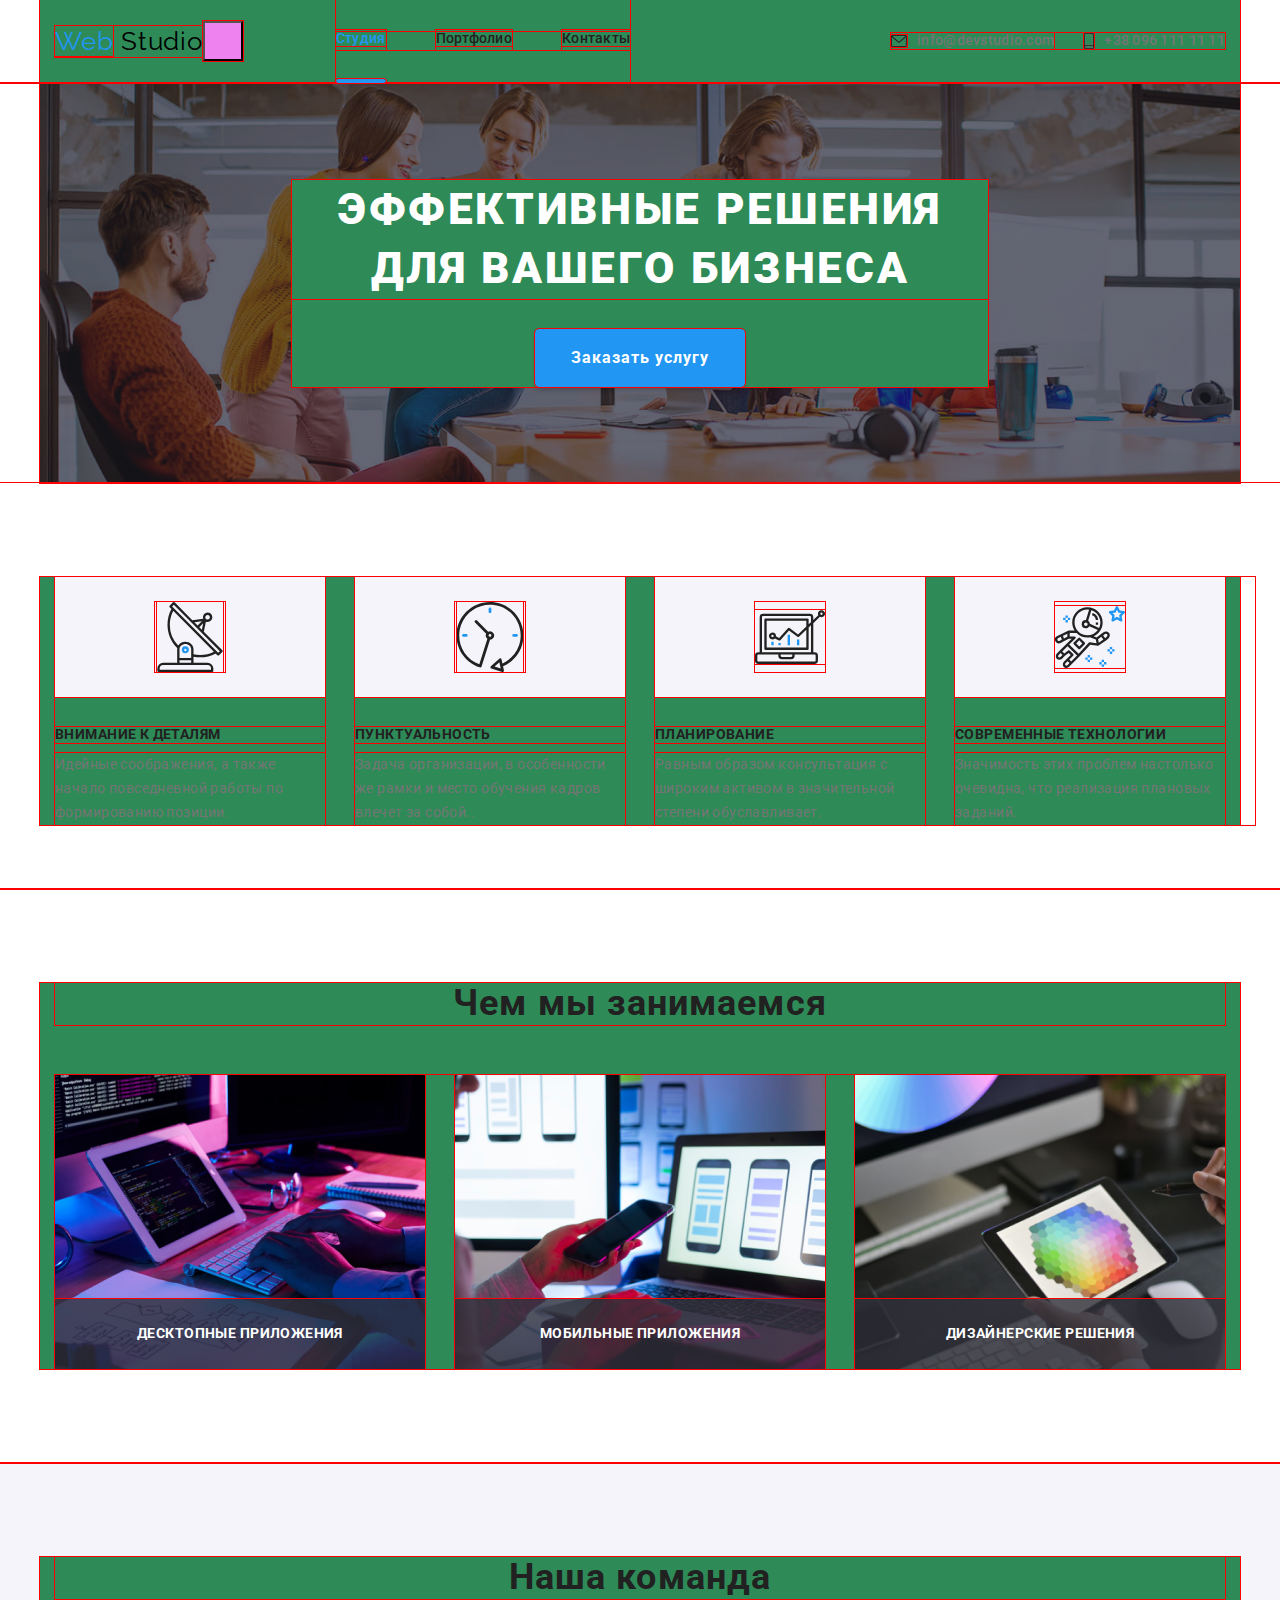
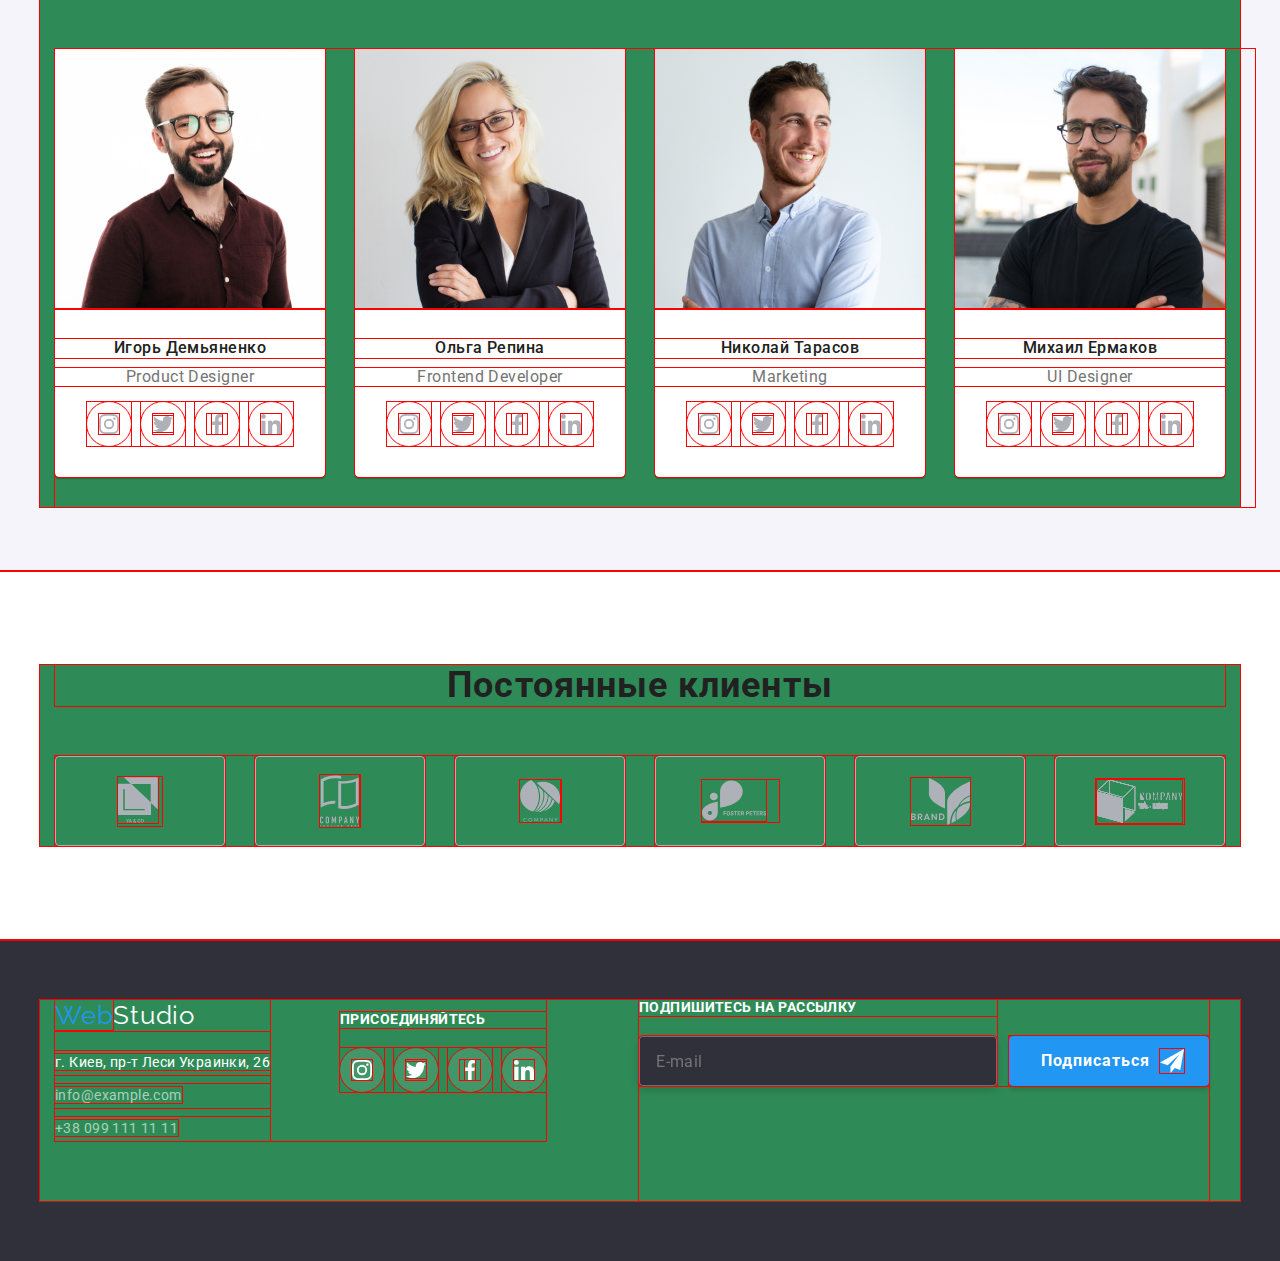
==== commit ab8db1a8: "12.06" ====
--- a/index.html
+++ b/index.html
@@ -18,11 +18,12 @@
   </head>
   <body>
     <!--Головна група навігації сторінки-->
-    <!-- <header class="hero-header hero-header--border">
+    <header class="hero-header hero-header--border">
       <div class="container hero-header__nav">
         <a class="logo logo--black" href="./index.html"
           ><span class="logo__cl">Web</span> Studio</a
         >
+        <button type="button" class="menu-btn"></button>
         <nav class="site-nav hero-header__site-nav">
           <ul class="list menu">
             <li class="menu__item">
@@ -35,9 +36,9 @@
               <a class="link menu__link" href="">Контакты</a>
             </li>
           </ul>
-        </nav> -->
-    <!--Контакти-->
-    <!-- <ul class="list menu-contacts hero-header__menu-contacts">
+        </nav>
+        <!--Контакти-->
+        <ul class="list menu-contacts hero-header__menu-contacts">
           <li class="menu-contacts__item item-icon">
             <a
               class="link menu-contacts__link"
@@ -59,7 +60,7 @@
           </li>
         </ul>
       </div>
-    </header> -->
+    </header>
     <main>
       <!--Секція з фоном-->
 
@@ -520,114 +521,115 @@
     <!--Підвал-->
     <footer class="footer footer__meta footer--bgcolor">
       <div class="container footer__flex">
-        <div class="footer__container">
-          <a class="logo footer__logo" href="./index.html">
-            <span class="logo__cl">Web</span>Studio</a
-          >
-          <address class="address">
-            <ul class="list address__list">
-              <li class="address__item">
+        <div class="footer__info">
+          <div class="footer__container">
+            <a class="logo footer__logo" href="./index.html">
+              <span class="logo__cl">Web</span>Studio</a
+            >
+            <address class="address">
+              <ul class="list address__list">
+                <li class="address__item">
+                  <a
+                    class="link title-address address__location"
+                    href="#"
+                    target="_blank"
+                    rel="noopener noreferrer"
+                  >
+                    г. Киев, пр-т Леси Украинки, 26
+                  </a>
+                </li>
+                <li class="address__item">
+                  <a
+                    class="link title-address address__contacts"
+                    href="mailto:info@example.com"
+                    >info@example.com</a
+                  >
+                </li>
+                <li class="address__item">
+                  <a
+                    class="link title-address address__contacts"
+                    href="tel:+380991111111"
+                  >
+                    +38 099 111 11 11</a
+                  >
+                </li>
+              </ul>
+            </address>
+          </div>
+          <div class="footer__icons">
+            <h3 class="list footer__title ft-title">присоединяйтесь</h3>
+            <ul class="list social-icons">
+              <li class="social-icons__item">
                 <a
-                  class="link title-address address__location"
-                  href="#"
+                  href=""
+                  class="social-icons__link social-icons__link--bgcolor"
                   target="_blank"
                   rel="noopener noreferrer"
                 >
-                  г. Киев, пр-т Леси Украинки, 26
+                  <svg
+                    class="social-icons__svg social-icons__svg--fill"
+                    width="20"
+                    height="20"
+                  >
+                    <use href="./icon-images/sprite.svg#icon-instagram-2"></use>
+                  </svg>
                 </a>
               </li>
-              <li class="address__item">
+              <li class="social-icons__item">
                 <a
-                  class="link title-address address__contacts"
-                  href="mailto:info@example.com"
-                  >info@example.com</a
+                  href=""
+                  class="social-icons__link social-icons__link--bgcolor"
+                  target="_blank"
+                  rel="noopener noreferrer"
                 >
+                  <svg
+                    class="social-icons__svg social-icons__svg--fill"
+                    width="20"
+                    height="20"
+                  >
+                    <use href="./icon-images/sprite.svg#icon-twitter-1"></use>
+                  </svg>
+                </a>
               </li>
-              <li class="address__item">
+              <li class="social-icons__item">
                 <a
-                  class="link title-address address__contacts"
-                  href="tel:+380991111111"
+                  href=""
+                  class="social-icons__link social-icons__link--bgcolor"
+                  target="_blank"
+                  rel="noopener noreferrer"
                 >
-                  +38 099 111 11 11</a
+                  <svg
+                    class="social-icons__svg social-icons__svg--fill"
+                    width="20"
+                    height="20"
+                  >
+                    <use href="./icon-images/sprite.svg#icon-facebook-1"></use>
+                  </svg>
+                </a>
+              </li>
+              <li class="social-icons__item">
+                <a
+                  href=""
+                  class="social-icons__link social-icons__link--bgcolor"
+                  target="_blank"
+                  rel="noopener noreferrer"
                 >
+                  <svg
+                    class="social-icons__svg social-icons__svg--fill"
+                    width="20"
+                    height="20"
+                  >
+                    <use href="./icon-images/sprite.svg#icon-linkedin-1"></use>
+                  </svg>
+                </a>
               </li>
             </ul>
-          </address>
+          </div>
         </div>
-        <div class="footer__icons">
-          <h3 class="list footer__title ft-title">присоединяйтесь</h3>
-          <ul class="list social-icons">
-            <li class="social-icons__item">
-              <a
-                href=""
-                class="social-icons__link social-icons__link--bgcolor"
-                target="_blank"
-                rel="noopener noreferrer"
-              >
-                <svg
-                  class="social-icons__svg social-icons__svg--fill"
-                  width="20"
-                  height="20"
-                >
-                  <use href="./icon-images/sprite.svg#icon-instagram-2"></use>
-                </svg>
-              </a>
-            </li>
-            <li class="social-icons__item">
-              <a
-                href=""
-                class="social-icons__link social-icons__link--bgcolor"
-                target="_blank"
-                rel="noopener noreferrer"
-              >
-                <svg
-                  class="social-icons__svg social-icons__svg--fill"
-                  width="20"
-                  height="20"
-                >
-                  <use href="./icon-images/sprite.svg#icon-twitter-1"></use>
-                </svg>
-              </a>
-            </li>
-            <li class="social-icons__item">
-              <a
-                href=""
-                class="social-icons__link social-icons__link--bgcolor"
-                target="_blank"
-                rel="noopener noreferrer"
-              >
-                <svg
-                  class="social-icons__svg social-icons__svg--fill"
-                  width="20"
-                  height="20"
-                >
-                  <use href="./icon-images/sprite.svg#icon-facebook-1"></use>
-                </svg>
-              </a>
-            </li>
-            <li class="social-icons__item">
-              <a
-                href=""
-                class="social-icons__link social-icons__link--bgcolor"
-                target="_blank"
-                rel="noopener noreferrer"
-              >
-                <svg
-                  class="social-icons__svg social-icons__svg--fill"
-                  width="20"
-                  height="20"
-                >
-                  <use href="./icon-images/sprite.svg#icon-linkedin-1"></use>
-                </svg>
-              </a>
-            </li>
-          </ul>
-        </div>
-
         <form class="mailing footer__form">
           <div class="mailing__e-mail">
-            <h3 class="ft-title footer__title">Подпишитесь на рассылку</h3>
             <div class="mailing__sign">
+              <h3 class="ft-title footer__title">Подпишитесь на рассылку</h3>
               <input
                 class="mailing__input"
                 type="email"
@@ -650,7 +652,7 @@
       </div>
     </footer>
     <!-- backdrop + modal-->
-    <!-- <div class="backdrop is-hidden" data-modal>
+    <div class="backdrop is-hidden" data-modal>
       <div class="modal">
         <button class="btn-close btn-close--bgcolor" data-modal-close>
           <svg class="btn-close__icon" viewBox="0 0 18 18">
@@ -734,6 +736,4 @@
     </div>
     <script src="./modal/modal.js"></script>
   </body>
-</html>-->
-  </body>
 </html>
--- a/css/main.min.css
+++ b/css/main.min.css
@@ -1,2 +1,2 @@
-:root{--main-body-cl: #ffff;--main-text-cl: #757575;--title-cl: #212121;--accent-cl: #2196f3;--dark-bg-cl: #2f303a;--address-text-cl: rgba(255, 255, 255, 0.6);--alt-footer-text-cl: rgba(255, 255, 255, 0.6);--light-bg-cl: #ffff;--section-cl: #f5f4fa;--logo-icon-cl: #afb1b8;--main-font: "Roboto", "sans-serif";--logo-text: "Raleway", "sans-serif";--timing-function: 250ms;--transition-function: cubic-bezier(0.4, 0, 0.2, 1)}html{-webkit-box-sizing:border-box;box-sizing:border-box}*,::before,::after{-webkit-box-sizing:inherit;box-sizing:inherit;outline:1px solid red}h1,h2,h3{margin-top:0px;margin-bottom:0px}body{font-family:var(--main-font);font-size:16px;letter-spacing:0.03em;color:var(--main-text-cl);background:#ffffff}img{display:block;max-width:100%;height:auto}.list{padding:0;margin:0;list-style:none}.visually-hidden{position:absolute !important;clip:rect(1px 1px 1px 1px);clip:rect(1px, 1px, 1px, 1px);padding:0 !important;border:0 !important;height:1px !important;width:1px !important;overflow:hidden}.is-hidden{opacity:0;pointer-events:none;visibility:hidden}.section{padding-top:60px;padding-bottom:60px}@media screen and (min-width: 1200px){.section{padding-top:94px;padding-bottom:94px}}.link{color:inherit;text-decoration:none}.link:hover,.link:focus{color:var(--accent-cl)}.centering{margin-left:auto;margin-right:auto}.container{width:100%;margin-left:auto;margin-right:auto;padding-left:15px;padding-right:15px}@media screen and (min-width: 768px){.container{background-color:skyblue}}@media screen and (min-width: 768px){.container{max-width:768px;background-color:rosybrown}}@media screen and (min-width: 1200px){.container{max-width:1200px;background-color:seagreen}}.backdrop{position:fixed;top:0;left:0;width:100%;height:100%;background-color:rgba(0,0,0,0.2);opacity:1;-webkit-transition:opacity 250ms cubic-bezier(0.4, 0, 0.2, 1);transition:opacity 250ms cubic-bezier(0.4, 0, 0.2, 1)}.modal{position:absolute;top:50%;left:50%;width:528px;height:580px;max-height:100vh;-webkit-transform:translate(-50%, -50%) scale(1);transform:translate(-50%, -50%) scale(1);-webkit-transition:-webkit-transform 250ms cubic-bezier(0.4, 0, 0.2, 1);transition:-webkit-transform 250ms cubic-bezier(0.4, 0, 0.2, 1);transition:transform 250ms cubic-bezier(0.4, 0, 0.2, 1);transition:transform 250ms cubic-bezier(0.4, 0, 0.2, 1), -webkit-transform 250ms cubic-bezier(0.4, 0, 0.2, 1);background-color:var(--light-bg-cl);-webkit-box-shadow:0px 1px 3px rgba(0,0,0,0.12),0px 1px 1px rgba(0,0,0,0.14),0px 2px 1px rgba(0,0,0,0.2);box-shadow:0px 1px 3px rgba(0,0,0,0.12),0px 1px 1px rgba(0,0,0,0.14),0px 2px 1px rgba(0,0,0,0.2);border-radius:4px}.is-hidden .modal{-webkit-transform:translate(-50%, -50%) scale(0.1);transform:translate(-50%, -50%) scale(0.1)}.modal__form-content{padding:40px 40px}.btn-close{display:-webkit-box;display:-ms-flexbox;display:flex;-webkit-box-align:center;-ms-flex-align:center;align-items:center;-webkit-box-pack:center;-ms-flex-pack:center;justify-content:center;position:absolute;top:0;right:0;width:30px;height:30px;margin:8px 8px;cursor:pointer;border-radius:50%;border:1px solid rgba(0,0,0,0.1)}.btn-close--bgcolor{background-color:var(--light-bg-cl)}.btn-close:hover .btn-close__icon,.btn-close:focus .btn-close__icon{fill:var(--accent-cl)}.btn-close__icon{width:18px;height:18px;fill:#000000;-webkit-transition-property:fill;transition-property:fill;-webkit-transition-duration:var(--timing-function);transition-duration:var(--timing-function);-webkit-transition-timing-function:var(--transition-function);transition-timing-function:var(--transition-function)}.form-content__title{font-weight:bold;font-size:20px;line-height:1.15;letter-spacing:0.03em;margin-bottom:12px;color:var(--title-cl)}.form-content__field{margin-bottom:10px}.form-content__policy{margin-bottom:30px}.form-field{position:relative;display:-webkit-box;display:-ms-flexbox;display:flex;-webkit-box-orient:vertical;-webkit-box-direction:normal;-ms-flex-direction:column;flex-direction:column}.form-field:focus-within .form-field__icon{fill:var(--accent-cl)}.form-field__title{margin-bottom:4px;font-size:12px;line-height:1.16;letter-spacing:0.01em;color:var(--main-text-cl)}.form-field__input{padding-left:42px;border:1px solid rgba(33,33,33,0.2);border-radius:4px;height:40px}.form-field__input:valid:not(:placeholder-shown):focus{color:green;outline-color:var(--accent-cl)}.form-field__input:invalid:not(:placeholder-shown):focus{color:red;outline-color:var(--accent-cl)}.form-field__comment{resize:none;height:120px;border:1px solid rgba(33,33,33,0.2);border-radius:4px;padding:12px 16px}.form-field__comment:focus{outline-color:var(--accent-cl)}.form-field__comment::-webkit-input-placeholder{font-size:12px;line-height:1.16;letter-spacing:0.01em;color:rgba(117,117,117,0.5)}.form-field__comment:-ms-input-placeholder{font-size:12px;line-height:1.16;letter-spacing:0.01em;color:rgba(117,117,117,0.5)}.form-field__comment::-ms-input-placeholder{font-size:12px;line-height:1.16;letter-spacing:0.01em;color:rgba(117,117,117,0.5)}.form-field__comment::placeholder{font-size:12px;line-height:1.16;letter-spacing:0.01em;color:rgba(117,117,117,0.5)}.form-field__icon{position:absolute;bottom:11px;left:12px;width:18px;height:18px;fill:var(--title-cl);-webkit-transition-property:fill;transition-property:fill;-webkit-transition-duration:var(--timing-function);transition-duration:var(--timing-function);-webkit-transition-timing-function:var(--transition-function);transition-timing-function:var(--transition-function)}.form-action{display:-webkit-box;display:-ms-flexbox;display:flex;-webkit-box-orient:vertical;-webkit-box-direction:normal;-ms-flex-direction:column;flex-direction:column;-webkit-box-align:center;-ms-flex-align:center;align-items:center}.form-action__checkbox:checked+.form-action__label::before{background-color:var(--accent-cl);border:none;background-image:url(../icon-images/check.svg);background-repeat:no-repeat;background-position:center;background-size:contain;-webkit-transition-property:background-color;transition-property:background-color;-webkit-transition-duration:var(--timing-function);transition-duration:var(--timing-function);-webkit-transition-timing-function:var(--transition-function);transition-timing-function:var(--transition-function)}.form-action__link{color:var(--accent-cl)}.form-action__label{display:-webkit-box;display:-ms-flexbox;display:flex;-webkit-box-align:center;-ms-flex-align:center;align-items:center;font-size:14px;line-height:1.71;letter-spacing:0.03em;color:var(--main-text-cl)}.form-action__label::before{content:"";display:inline-block;margin-right:8px;width:16px;height:15px;border-radius:3px;border:1px solid black}.submit-btn{text-align:center;width:200px;height:50px;background-color:var(--accent-cl);-webkit-box-shadow:0px 4px 4px rgba(0,0,0,0.15);box-shadow:0px 4px 4px rgba(0,0,0,0.15);border-radius:4px;border:4px solid transparent;cursor:pointer;font-weight:bold;font-size:16px;line-height:1.87;letter-spacing:0.06em;color:var(--light-bg-cl)}.hero-header--border{border-bottom:1px solid #ececec}.hero-header__nav{display:-webkit-box;display:-ms-flexbox;display:flex;-webkit-box-align:center;-ms-flex-align:center;align-items:center}.hero-header__site-nav{margin-left:93px;padding-top:32px;padding-bottom:32px}.hero-header__menu-contacts{margin-left:auto}.logo{font-family:var(--logo-text);font-size:26px;line-height:1.19;letter-spacing:0.03em;text-decoration:none}.logo--black{color:#000000}.logo__cl{color:#2196f3}.menu{display:-webkit-box;display:-ms-flexbox;display:flex}.menu__item:not(:last-child){margin-right:50px}.menu__link{position:relative;bottom:3px;-webkit-transition-property:color;transition-property:color;-webkit-transition-duration:var(--timing-function);transition-duration:var(--timing-function);-webkit-transition-timing-function:var(--transition-function);transition-timing-function:var(--transition-function);font-family:var(--main-font);font-weight:500;font-size:14px;line-height:1.14;letter-spacing:0.02em;color:var(--title-cl)}.current{color:var(--accent-cl)}.current::after{background-color:var(--accent-cl);content:"";display:block;width:100%;height:4px;border-radius:2px;margin-top:32px;opacity:1;position:absolute;color:var(--accent-cl)}.menu-contacts{display:-webkit-box;display:-ms-flexbox;display:flex}.menu-contacts__item:not(:first-child){margin-left:30px}.menu-contacts__icon{margin-right:10px;stroke:var(--main-text-cl)}.menu-contacts__link{font-weight:500;font-size:14px;line-height:1.14;letter-spacing:0.02em;display:-webkit-box;display:-ms-flexbox;display:flex;-webkit-box-pack:center;-ms-flex-pack:center;justify-content:center;-webkit-box-align:center;-ms-flex-align:center;align-items:center}.menu-contacts__link:hover .menu-contacts__icon,.menu-contacts__link:focus .menu-contacts__icon{fill:currentColor}.hero-section{display:-webkit-box;display:-ms-flexbox;display:flex;-webkit-box-pack:center;-ms-flex-pack:center;justify-content:center;-webkit-box-align:center;-ms-flex-align:center;align-items:center;background-color:var(--dark-bg-cl);max-width:1200px;padding:118px 0px 118px}.hero-section__box{padding:200px 0px 200px}.hero-section__overlay{max-height:400px;background-image:-webkit-gradient(linear, left top, right top, from(rgba(47,48,58,0.4)), to(rgba(47,48,58,0.4))),url(../images2/bg-img.jpg);background-image:linear-gradient(to right, rgba(47,48,58,0.4), rgba(47,48,58,0.4)),url(../images2/bg-img.jpg);background-repeat:no-repeat;background-size:cover;background-position:center}@media screen and (min-width: 1200px){.hero-section__overlay{height:600px}}.hero-section__title{margin-bottom:30px;color:var(--light-bg-cl);font-weight:900;font-size:26px;line-height:1.62;letter-spacing:0.06em;text-transform:uppercase}@media screen and (min-width: 1200px){.hero-section__title{font-size:44px;line-height:1.36}}.box{padding:0px;text-align:center;max-width:360px}@media screen and (min-width: 1200px){.box{max-width:696px}}.btn-hero{border:4px solid transparent;text-align:center;min-width:200px;border-radius:4px;-webkit-box-shadow:0px 4px 4px rgba(0,0,0,0.15);box-shadow:0px 4px 4px rgba(0,0,0,0.15)}.btn-hero__content{padding:10px 32px;font-family:var(--main-font);font-weight:700;font-size:16px;line-height:1.87;letter-spacing:0.06em;cursor:pointer;color:var(--light-bg-cl);background-color:var(--accent-cl)}.future-section__list{display:inline-block}@media screen and (min-width: 480px){.future-section__list{display:-webkit-box;display:-ms-flexbox;display:flex;-ms-flex-wrap:wrap;flex-wrap:wrap}}@media screen and (min-width: 480px) and (min-width: 1200px){.future-section__list{margin-right:-30px}}.future-section__item{width:100%}@media screen and (min-width: 1200px){.future-section__item{margin:0px 30px 0px 0px;width:calc((100% - 3 * 30px) / 4);width:270px}}@media screen and (max-width: 767px){.future-section__item:not(:last-child){margin-bottom:30px}}.future-section__thumb{display:-webkit-box;display:-ms-flexbox;display:flex;-webkit-box-pack:center;-ms-flex-pack:center;justify-content:center;-webkit-box-align:center;-ms-flex-align:center;align-items:center;height:120px;margin-bottom:30px;background-color:var(--section-cl)}.future-section__subtitle{text-align:center;margin-bottom:10px;font-family:var(--main-font);font-weight:700;font-size:14px;line-height:1.14;letter-spacing:0.03em;text-transform:uppercase;color:var(--title-cl)}@media screen and (min-width: 1200px){.future-section__subtitle{text-align:start}}.future-section__content-st{font-family:var(--main-font);font-weight:400;font-size:14px;line-height:1.71;letter-spacing:0.03em;color:var(--main-text-cl)}@media screen and (min-width: 1200px){.future-section__content-st{margin:0px}}.title-st{text-align:center;margin-bottom:50px;font-family:var(--main-font);font-weight:700;font-size:28px;line-height:1.17;letter-spacing:0.03em;color:var(--title-cl)}@media screen and (min-width: 1200px){.title-st{font-family:var(--main-font);font-weight:700;font-size:36px;line-height:1.16}}.title-address{font-size:14px;line-height:1.71;letter-spacing:0.03em}.ft-title{font-family:var(--main-font);font-weight:700;font-size:14px;line-height:1.14;letter-spacing:0.03em;text-transform:uppercase;color:var(--light-bg-cl)}@media screen and (max-width: 1199px){.engaged{display:none}}.engaged__vector{display:-webkit-box;display:-ms-flexbox;display:flex;-ms-flex-wrap:wrap;flex-wrap:wrap}@media screen and (min-width: 1200px){.engaged__item:not(:last-child){margin:0px 30px 0px 0px;width:calc((100% - 3 * 30px) / 3);width:370px}}.engaged__img{display:-webkit-box;display:-ms-flexbox;display:flex;position:relative}.engaged__content{bottom:0;position:absolute;width:100%}.engaged__text{text-align:center;padding-top:27px;padding-bottom:27px;font-family:var(--main-font);font-weight:700;font-size:14px;line-height:1.14;letter-spacing:0.03em;text-transform:uppercase}.engaged__text--color{color:var(--light-bg-cl);background-color:rgba(47,48,58,0.8)}.team--bgcolor{background-color:var(--section-cl)}@media screen and (min-width: 1200px){.team__card-list{display:-webkit-box;display:-ms-flexbox;display:flex;-ms-flex-wrap:wrap;flex-wrap:wrap}}.team__indent{margin-left:auto;margin-right:auto}.team__indent:not(:last-child){margin-bottom:30px}@media screen and (min-width: 1200px){.team__indent:not(:last-child){margin:0px 30px 0px 0px;width:calc((100% - 3 * 30px) - 4);width:270px}}.card-block{text-align:center;padding-bottom:24px;max-width:450px;height:622px;background-color:var(--light-bg-cl);border-radius:0px 0px 4px 4px;-webkit-box-shadow:0px 1px 3px rgba(0,0,0,0.12),0px 1px 1px rgba(0,0,0,0.14),0px 2px 1px rgba(0,0,0,0.2);box-shadow:0px 1px 3px rgba(0,0,0,0.12),0px 1px 1px rgba(0,0,0,0.14),0px 2px 1px rgba(0,0,0,0.2)}@media screen and (min-width: 1200px){.card-block{width:270px}}.card-block__title{margin-bottom:10px;font-family:var(--main-font);font-weight:500;font-size:16px;line-height:1.18;letter-spacing:0.03em;color:var(--title-cl)}.card-block__content{padding-top:30px;margin-bottom:16px}.card-block__post{margin-top:0px;margin-bottom:0px;font-family:var(--main-font);font-weight:400;font-size:16px;line-height:1.18;letter-spacing:0.03em;color:var(--main-text-cl)}.social-icons{display:-webkit-inline-box;display:-ms-inline-flexbox;display:inline-flex;margin-right:auto;margin-left:auto}.social-icons__item:not(:last-child){margin-right:10px}.social-icons__link{display:-webkit-box;display:-ms-flexbox;display:flex;-webkit-box-align:center;-ms-flex-align:center;align-items:center;-webkit-box-pack:center;-ms-flex-pack:center;justify-content:center;width:44px;height:44px;border-radius:50%;-webkit-transition-property:background-color;transition-property:background-color;-webkit-transition-duration:var(--timing-function);transition-duration:var(--timing-function);-webkit-transition-timing-function:var(--transition-function);transition-timing-function:var(--transition-function)}.social-icons__link--bgcolor{background:rgba(255,255,255,0.1)}.social-icons__link:hover,.social-icons__link:focus{background-color:var(--accent-cl)}.social-icons__link:hover .social-icons__svg,.social-icons__link:focus .social-icons__svg{fill:var(--light-bg-cl)}.social-icons__svg{fill:var(--logo-icon-cl);-webkit-transition-property:fill;transition-property:fill;-webkit-transition-duration:var(--timing-function);transition-duration:var(--timing-function);-webkit-transition-timing-function:var(--transition-function);transition-timing-function:var(--transition-function)}.social-icons__svg--fill{fill:var(--light-bg-cl)}.clients--bgcolor{background-color:var(--main-body-cl)}.clients__list{display:-webkit-box;display:-ms-flexbox;display:flex;-ms-flex-wrap:wrap;flex-wrap:wrap;-webkit-box-align:center;-ms-flex-align:center;align-items:center;margin:-15px}@media screen and (min-width: 1200px){.clients__list{margin:0px}}.clients__item{margin:15px;width:calc((100% - 5 * 30px) / 6);width:210px}@media screen and (min-width: 1200px){.clients__item{width:170px;margin:0px}}@media screen and (min-width: 1200px){.clients__item:not(:last-child){margin:0px 30px 0px 0px;width:calc((100% - 5 * 30px) / 6);width:170px}}.clients__link{display:-webkit-box;display:-ms-flexbox;display:flex;-webkit-box-align:center;-ms-flex-align:center;align-items:center;-webkit-box-pack:center;-ms-flex-pack:center;justify-content:center;width:210px;height:90px;border:1px solid #afb1b8;-webkit-box-sizing:border-box;box-sizing:border-box;border-radius:4px;-webkit-transition-property:border-color;transition-property:border-color;-webkit-transition-duration:var(--timing-function);transition-duration:var(--timing-function);-webkit-transition-timing-function:var(--transition-function);transition-timing-function:var(--transition-function)}@media screen and (min-width: 1200px){.clients__link{width:170px}}.clients__link:hover .clients__svg,.clients__link:focus .clients__svg{fill:var(--accent-cl)}.clients__link:hover,.clients__link:focus{border-color:var(--accent-cl)}.clients__svg{fill:var(--logo-icon-cl);-webkit-transition-property:fill;transition-property:fill;-webkit-transition-duration:var(--timing-function);transition-duration:var(--timing-function);-webkit-transition-timing-function:var(--transition-function);transition-timing-function:var(--transition-function)}.btn{padding:6px 22px;height:38px;border:transparent;border-radius:4px;font-weight:500;font-size:16px;line-height:1.62;letter-spacing:0.03em;color:var(--title-cl);-webkit-transition-property:background-color, color;transition-property:background-color, color;-webkit-transition-duration:var(--timing-function);transition-duration:var(--timing-function);-webkit-transition-timing-function:var(--transition-function);transition-timing-function:var(--transition-function)}.btn--bgcolor{background-color:var(--section-cl)}.btn:hover,.btn:focus{cursor:pointer;background-color:var(--accent-cl);color:#ffffff;-webkit-box-shadow:0px 3px 1px rgba(0,0,0,0.1),0px 1px 2px rgba(0,0,0,0.08),0px 2px 2px rgba(0,0,0,0.12);box-shadow:0px 3px 1px rgba(0,0,0,0.1),0px 1px 2px rgba(0,0,0,0.08),0px 2px 2px rgba(0,0,0,0.12)}.projects__filter{display:-webkit-box;display:-ms-flexbox;display:flex;-webkit-box-pack:center;-ms-flex-pack:center;justify-content:center;-ms-flex-wrap:wrap;flex-wrap:wrap;margin-bottom:50px}.projects__btn:not(:last-child){margin-right:8px}.projects__list{display:-webkit-box;display:-ms-flexbox;display:flex;-ms-flex-wrap:wrap;flex-wrap:wrap}.projects__item{margin-right:30px;margin-bottom:30px}.projects__item:nth-child(3n){margin-right:0px}.projects__item:nth-last-child(-n+3){margin-bottom:0px}.card{cursor:pointer}.card:hover,.card:focus{-webkit-box-shadow:0px 1px 1px rgba(0,0,0,0.12),0px 4px 4px rgba(0,0,0,0.06),1px 4px 6px rgba(0,0,0,0.16);box-shadow:0px 1px 1px rgba(0,0,0,0.12),0px 4px 4px rgba(0,0,0,0.06),1px 4px 6px rgba(0,0,0,0.16)}.card__thumb{position:relative;display:-webkit-inline-box;display:-ms-inline-flexbox;display:inline-flex;-webkit-box-align:center;-ms-flex-align:center;align-items:center;overflow:hidden}.card__overlay{position:absolute;top:0;left:0;width:100%;height:100%;background-color:rgba(33,150,243,0.9);-webkit-transform:translateY(100%);transform:translateY(100%);-webkit-transition:-webkit-transform 250ms cubic-bezier(0.4, 0, 0.2, 1);transition:-webkit-transform 250ms cubic-bezier(0.4, 0, 0.2, 1);transition:transform 250ms cubic-bezier(0.4, 0, 0.2, 1);transition:transform 250ms cubic-bezier(0.4, 0, 0.2, 1), -webkit-transform 250ms cubic-bezier(0.4, 0, 0.2, 1)}.card__set:hover .card__overlay{-webkit-transform:translateY(0);transform:translateY(0)}.card__action{position:absolute;width:322px;height:168px;top:50%;left:50%;-webkit-transform:translate(-50%, -50%);transform:translate(-50%, -50%)}.card__description{padding:20px 24px;border:1px solid #eeee;border-top:none}.card__title{margin-bottom:4px;font-family:var(--main-font);font-weight:700;line-height:2;font-size:18px;letter-spacing:0.06em;color:var(--title-cl)}.card__hover{position:absolute;font-size:18px;line-height:1.56;letter-spacing:0.03em;opacity:1;color:#ffffff}.footer{text-align:center}.footer--bgcolor{background:var(--dark-bg-cl)}.footer__meta{padding-top:60px;padding-bottom:60px}.footer__container{margin-bottom:60px}.footer__logo{display:block;margin-bottom:20px;color:var(--light-bg-cl);text-decoration:none}.footer__icons{margin-bottom:60px}.footer__title{margin-bottom:20px}.address{font-style:inherit}.address__location{color:var(--light-bg-cl)}.address__contacts{color:var(--alt-footer-text-cl)}.address__list .address__item:not(:last-child){margin-bottom:9px}.mailing::-webkit-input-placeholder{font-size:16px;line-height:1.25;letter-spacing:0.03em;color:rgba(255,255,255,0.6)}.mailing:-ms-input-placeholder{font-size:16px;line-height:1.25;letter-spacing:0.03em;color:rgba(255,255,255,0.6)}.mailing::-ms-input-placeholder{font-size:16px;line-height:1.25;letter-spacing:0.03em;color:rgba(255,255,255,0.6)}.mailing::placeholder{font-size:16px;line-height:1.25;letter-spacing:0.03em;color:rgba(255,255,255,0.6)}.mailing__e-mail{text-align:center}@media screen and (min-width: 1200px){.mailing__e-mail{display:-webkit-box;display:-ms-flexbox;display:flex;-webkit-box-align:end;-ms-flex-align:end;align-items:flex-end;text-align:start}}.mailing__input{width:358px;height:50px;margin-bottom:20px;padding-left:16px;border:1px solid rgba(255,255,255,0.3);-webkit-filter:drop-shadow(0px 4px 4px rgba(0,0,0,0.15));filter:drop-shadow(0px 4px 4px rgba(0,0,0,0.15));border-radius:4px;background-color:var(--dark-bg-cl);font-size:16px;line-height:1.25;letter-spacing:0.03em;color:rgba(255,255,255,0.6)}.mailing__input:valid:not(:placeholder-shown){color:green;border-color:green}.mailing__input:invalid:not(:placeholder-shown){border-color:red}.btn-sign{position:relative}.btn-sign__content{text-align:start;width:200px;height:50px;padding-right:29px;padding-top:10px;padding-bottom:10px;cursor:pointer;background-color:var(--accent-cl);-webkit-box-shadow:0px 4px 4px rgba(0,0,0,0.15);box-shadow:0px 4px 4px rgba(0,0,0,0.15);border-radius:4px;border:transparent;cursor:pointer;padding:10px 32px;font-weight:bold;font-size:16px;line-height:1.87;letter-spacing:0.06em;color:var(--light-bg-cl)}.btn-sign__icon{width:24px;height:24px;margin-left:10px;fill:var(--light-bg-cl);position:absolute;top:50%;-webkit-transform:translateY(-50%);transform:translateY(-50%)}
+:root{--main-body-cl: #ffff;--main-text-cl: #757575;--title-cl: #212121;--accent-cl: #2196f3;--dark-bg-cl: #2f303a;--address-text-cl: rgba(255, 255, 255, 0.6);--alt-footer-text-cl: rgba(255, 255, 255, 0.6);--light-bg-cl: #ffff;--section-cl: #f5f4fa;--logo-icon-cl: #afb1b8;--main-font: "Roboto", "sans-serif";--logo-text: "Raleway", "sans-serif";--timing-function: 250ms;--transition-function: cubic-bezier(0.4, 0, 0.2, 1)}html{-webkit-box-sizing:border-box;box-sizing:border-box}*,::before,::after{-webkit-box-sizing:inherit;box-sizing:inherit;outline:1px solid red}h1,h2,h3{margin-top:0px;margin-bottom:0px}body{font-family:var(--main-font);font-size:16px;letter-spacing:0.03em;color:var(--main-text-cl);background:#ffffff}body.modal-open{overflow:hidden}img{display:block;max-width:100%;height:auto}.list{padding:0;margin:0;list-style:none}.visually-hidden{position:absolute !important;clip:rect(1px 1px 1px 1px);clip:rect(1px, 1px, 1px, 1px);padding:0 !important;border:0 !important;height:1px !important;width:1px !important;overflow:hidden}.is-hidden{opacity:0;pointer-events:none;visibility:hidden}.section{padding-top:60px;padding-bottom:60px}@media screen and (min-width: 1200px){.section{padding-top:94px;padding-bottom:94px}}.link{color:inherit;text-decoration:none}.link:hover,.link:focus{color:var(--accent-cl)}.centering{margin-left:auto;margin-right:auto}.container{padding-left:15px;padding-right:15px;margin-right:auto;margin-left:auto}@media screen and (min-width: 480px){.container{max-width:480px;background-color:skyblue}}@media screen and (min-width: 768px){.container{max-width:768px;background-color:rosybrown}}@media screen and (min-width: 1200px){.container{max-width:1200px;background-color:seagreen}}.backdrop{position:fixed;top:0;left:0;width:100%;height:100%;background-color:rgba(0,0,0,0.2);opacity:1;-webkit-transition:opacity 250ms cubic-bezier(0.4, 0, 0.2, 1);transition:opacity 250ms cubic-bezier(0.4, 0, 0.2, 1);overflow-y:scroll}.modal{position:relative;top:50%;left:50%;max-height:100vh;-webkit-transform:translate(-50%, -50%) scale(1);transform:translate(-50%, -50%) scale(1);-webkit-transition:-webkit-transform 250ms cubic-bezier(0.4, 0, 0.2, 1);transition:-webkit-transform 250ms cubic-bezier(0.4, 0, 0.2, 1);transition:transform 250ms cubic-bezier(0.4, 0, 0.2, 1);transition:transform 250ms cubic-bezier(0.4, 0, 0.2, 1), -webkit-transform 250ms cubic-bezier(0.4, 0, 0.2, 1);background-color:var(--light-bg-cl);-webkit-box-shadow:0px 1px 3px rgba(0,0,0,0.12),0px 1px 1px rgba(0,0,0,0.14),0px 2px 1px rgba(0,0,0,0.2);box-shadow:0px 1px 3px rgba(0,0,0,0.12),0px 1px 1px rgba(0,0,0,0.14),0px 2px 1px rgba(0,0,0,0.2);border-radius:4px}.is-hidden .modal{-webkit-transform:translate(-50%, -50%) scale(0.1);transform:translate(-50%, -50%) scale(0.1)}@media screen and (max-width: 1199.9px){.modal{max-width:450px;height:609px}}@media screen and (min-width: 1200px){.modal{width:528px;height:580px}}.modal__form-content{padding:40px 40px}.btn-close{display:-webkit-box;display:-ms-flexbox;display:flex;-webkit-box-align:center;-ms-flex-align:center;align-items:center;-webkit-box-pack:center;-ms-flex-pack:center;justify-content:center;position:absolute;top:0;right:0;width:30px;height:30px;margin:8px 8px;cursor:pointer;border-radius:50%;border:1px solid rgba(0,0,0,0.1)}.btn-close--bgcolor{background-color:var(--light-bg-cl)}.btn-close:hover .btn-close__icon,.btn-close:focus .btn-close__icon{fill:var(--accent-cl)}.btn-close__icon{width:18px;height:18px;fill:#000000;-webkit-transition-property:fill;transition-property:fill;-webkit-transition-duration:var(--timing-function);transition-duration:var(--timing-function);-webkit-transition-timing-function:var(--transition-function);transition-timing-function:var(--transition-function)}.form-content{background-color:#ffff}.form-content__title{font-weight:bold;font-size:20px;line-height:1.15;letter-spacing:0.03em;margin-bottom:12px;color:var(--title-cl)}@media screen and (max-width: 1199.9px){.form-content__title{text-align:center}}.form-content__field{margin-bottom:10px}.form-content__policy{margin-bottom:30px}.form-field{position:relative;display:-webkit-box;display:-ms-flexbox;display:flex;-webkit-box-orient:vertical;-webkit-box-direction:normal;-ms-flex-direction:column;flex-direction:column}.form-field:focus-within .form-field__icon{fill:var(--accent-cl)}.form-field__title{margin-bottom:4px;font-size:12px;line-height:1.16;letter-spacing:0.01em;color:var(--main-text-cl)}.form-field__input{padding-left:42px;border:1px solid rgba(33,33,33,0.2);border-radius:4px;height:40px}.form-field__input:valid:not(:placeholder-shown):focus{color:green;outline-color:var(--accent-cl)}.form-field__input:invalid:not(:placeholder-shown):focus{color:red;outline-color:var(--accent-cl)}.form-field__comment{resize:none;height:120px;border:1px solid rgba(33,33,33,0.2);border-radius:4px;padding:12px 16px}.form-field__comment:focus{outline-color:var(--accent-cl)}.form-field__comment::-webkit-input-placeholder{font-size:12px;line-height:1.16;letter-spacing:0.01em;color:rgba(117,117,117,0.5)}.form-field__comment:-ms-input-placeholder{font-size:12px;line-height:1.16;letter-spacing:0.01em;color:rgba(117,117,117,0.5)}.form-field__comment::-ms-input-placeholder{font-size:12px;line-height:1.16;letter-spacing:0.01em;color:rgba(117,117,117,0.5)}.form-field__comment::placeholder{font-size:12px;line-height:1.16;letter-spacing:0.01em;color:rgba(117,117,117,0.5)}.form-field__icon{position:absolute;bottom:11px;left:12px;width:18px;height:18px;fill:var(--title-cl);-webkit-transition-property:fill;transition-property:fill;-webkit-transition-duration:var(--timing-function);transition-duration:var(--timing-function);-webkit-transition-timing-function:var(--transition-function);transition-timing-function:var(--transition-function)}.form-action{display:-webkit-box;display:-ms-flexbox;display:flex;-webkit-box-orient:vertical;-webkit-box-direction:normal;-ms-flex-direction:column;flex-direction:column;-webkit-box-align:center;-ms-flex-align:center;align-items:center}.form-action__checkbox:checked+.form-action__label::before{background-color:var(--accent-cl);border:none;background-image:url(../icon-images/check.svg);background-repeat:no-repeat;background-position:center;background-size:contain;-webkit-transition-property:background-color;transition-property:background-color;-webkit-transition-duration:var(--timing-function);transition-duration:var(--timing-function);-webkit-transition-timing-function:var(--transition-function);transition-timing-function:var(--transition-function)}.form-action__link{color:var(--accent-cl)}.form-action__label{display:-webkit-box;display:-ms-flexbox;display:flex;-webkit-box-align:center;-ms-flex-align:center;align-items:center;font-size:14px;line-height:1.71;letter-spacing:0.03em;color:var(--main-text-cl)}@media screen and (max-width: 1199.9px){.form-action__label{font-size:12px;line-height:1.16}}.form-action__label::before{content:"";display:inline-block;margin-right:8px;width:16px;height:15px;border-radius:3px;border:1px solid black}.submit-btn{text-align:center;width:200px;height:50px;background-color:var(--accent-cl);-webkit-box-shadow:0px 4px 4px rgba(0,0,0,0.15);box-shadow:0px 4px 4px rgba(0,0,0,0.15);border-radius:4px;border:4px solid transparent;cursor:pointer;font-weight:bold;font-size:16px;line-height:1.87;letter-spacing:0.06em;color:var(--light-bg-cl)}.hero-header--border{border-bottom:1px solid #ececec}.hero-header__nav{display:-webkit-box;display:-ms-flexbox;display:flex;-webkit-box-align:center;-ms-flex-align:center;align-items:center}@media screen and (max-width: 767.98px){.hero-header__nav{height:60px}}.hero-header__site-nav{margin-left:93px;padding-top:32px;padding-bottom:32px}@media screen and (max-width: 767.98px){.hero-header__site-nav{display:none}}.hero-header__menu-contacts{margin-left:auto}.menu-btn{width:40px;height:40px;background-color:violet}.icon-menu-btn{stroke:#000}.logo{font-family:var(--logo-text);font-size:24px;line-height:1.19;letter-spacing:0.03em;text-decoration:none}@media screen and (min-width: 768px){.logo{font-size:26px}}.logo--black{color:#000000}.logo__cl{color:#2196f3}.menu{display:-webkit-box;display:-ms-flexbox;display:flex}.menu__item:not(:last-child){margin-right:50px}.menu__link{position:relative;bottom:3px;-webkit-transition-property:color;transition-property:color;-webkit-transition-duration:var(--timing-function);transition-duration:var(--timing-function);-webkit-transition-timing-function:var(--transition-function);transition-timing-function:var(--transition-function);font-family:var(--main-font);font-weight:500;font-size:14px;line-height:1.14;letter-spacing:0.02em;color:var(--title-cl)}.current{color:var(--accent-cl)}.current::after{background-color:var(--accent-cl);content:"";display:block;width:100%;height:4px;border-radius:2px;margin-top:32px;opacity:1;position:absolute;color:var(--accent-cl)}.menu-contacts{display:-webkit-box;display:-ms-flexbox;display:flex}@media screen and (max-width: 767.98px){.menu-contacts{display:none}}.menu-contacts__item:not(:first-child){margin-left:30px}.menu-contacts__icon{margin-right:10px;stroke:var(--main-text-cl)}.menu-contacts__link{font-weight:500;font-size:14px;line-height:1.14;letter-spacing:0.02em;display:-webkit-box;display:-ms-flexbox;display:flex;-webkit-box-pack:center;-ms-flex-pack:center;justify-content:center;-webkit-box-align:center;-ms-flex-align:center;align-items:center}.menu-contacts__link:hover .menu-contacts__icon,.menu-contacts__link:focus .menu-contacts__icon{fill:currentColor}.hero-section{display:-webkit-box;display:-ms-flexbox;display:flex;-webkit-box-pack:center;-ms-flex-pack:center;justify-content:center;-webkit-box-align:center;-ms-flex-align:center;align-items:center;background-color:var(--dark-bg-cl);max-width:1200px;padding:118px 0px 118px}.hero-section__box{padding:200px 0px 200px}.hero-section__overlay{max-height:400px;background-image:-webkit-gradient(linear, left top, right top, from(rgba(47,48,58,0.4)), to(rgba(47,48,58,0.4))),url(../images2/bg-img.jpg);background-image:linear-gradient(to right, rgba(47,48,58,0.4), rgba(47,48,58,0.4)),url(../images2/bg-img.jpg);background-repeat:no-repeat;background-size:cover;background-position:center}@media screen and (min-width: 1200px){.hero-section__overlay{height:600px}}.hero-section__title{margin-bottom:30px;color:var(--light-bg-cl);font-weight:900;font-size:26px;line-height:1.62;letter-spacing:0.06em;text-transform:uppercase}@media screen and (min-width: 1200px){.hero-section__title{font-size:44px;line-height:1.36}}.box{padding:0px;text-align:center;max-width:360px}@media screen and (min-width: 1200px){.box{max-width:696px}}.btn-hero{border:4px solid transparent;text-align:center;min-width:200px;border-radius:4px;-webkit-box-shadow:0px 4px 4px rgba(0,0,0,0.15);box-shadow:0px 4px 4px rgba(0,0,0,0.15)}.btn-hero__content{padding:10px 32px;font-family:var(--main-font);font-weight:700;font-size:16px;line-height:1.87;letter-spacing:0.06em;cursor:pointer;color:var(--light-bg-cl);background-color:var(--accent-cl)}.future-section__list{display:inline-block}@media screen and (min-width: 480px){.future-section__list{display:-webkit-box;display:-ms-flexbox;display:flex;-ms-flex-wrap:wrap;flex-wrap:wrap}}@media screen and (min-width: 768px){.future-section__list{margin-right:-30px;margin-bottom:-30px}}.future-section__item{width:100%}@media screen and (min-width: 768px){.future-section__item{margin-bottom:30px;margin-right:30px;width:calc((100% - 1 * 30px) / 2);max-width:354px}}@media screen and (min-width: 1200px){.future-section__item{margin:0px 30px 0px 0px;width:calc((100% - 3 * 30px) / 4);max-width:270px}}@media screen and (max-width: 767px){.future-section__item:not(:last-child){margin-bottom:30px}}.future-section__thumb{display:-webkit-box;display:-ms-flexbox;display:flex;-webkit-box-pack:center;-ms-flex-pack:center;justify-content:center;-webkit-box-align:center;-ms-flex-align:center;align-items:center;height:120px;margin-bottom:30px;background-color:var(--section-cl)}.future-section__subtitle{text-align:center;margin-bottom:10px;font-family:var(--main-font);font-weight:700;font-size:14px;line-height:1.14;letter-spacing:0.03em;text-transform:uppercase;color:var(--title-cl)}@media screen and (min-width: 1200px){.future-section__subtitle{text-align:start}}.future-section__content-st{font-family:var(--main-font);font-weight:400;font-size:14px;line-height:1.71;letter-spacing:0.03em;color:var(--main-text-cl)}@media screen and (min-width: 1200px){.future-section__content-st{margin:0px}}.title-st{text-align:center;margin-bottom:50px;font-family:var(--main-font);font-weight:700;font-size:28px;line-height:1.17;letter-spacing:0.03em;color:var(--title-cl)}@media screen and (min-width: 1200px){.title-st{font-family:var(--main-font);font-weight:700;font-size:36px;line-height:1.16}}.title-address{font-size:14px;line-height:1.71;letter-spacing:0.03em}.ft-title{font-family:var(--main-font);font-weight:700;font-size:14px;line-height:1.14;letter-spacing:0.03em;text-transform:uppercase;color:var(--light-bg-cl)}@media screen and (max-width: 1199px){.engaged{display:none}}.engaged__vector{display:-webkit-box;display:-ms-flexbox;display:flex;-ms-flex-wrap:wrap;flex-wrap:wrap}@media screen and (min-width: 1200px){.engaged__item:not(:last-child){margin:0px 30px 0px 0px;width:calc((100% - 3 * 30px) / 3);width:370px}}.engaged__img{display:-webkit-box;display:-ms-flexbox;display:flex;position:relative}.engaged__content{bottom:0;position:absolute;width:100%}.engaged__text{text-align:center;padding-top:27px;padding-bottom:27px;font-family:var(--main-font);font-weight:700;font-size:14px;line-height:1.14;letter-spacing:0.03em;text-transform:uppercase}.engaged__text--color{color:var(--light-bg-cl);background-color:rgba(47,48,58,0.8)}.team--bgcolor{background-color:var(--section-cl)}@media screen and (min-width: 768px){.team__card-list{display:-webkit-box;display:-ms-flexbox;display:flex;-ms-flex-wrap:wrap;flex-wrap:wrap;margin-right:-30px;margin-bottom:-30px}}@media screen and (min-width: 1200px){.team__card-list{display:-webkit-box;display:-ms-flexbox;display:flex;-ms-flex-wrap:wrap;flex-wrap:wrap}}@media screen and (min-width: 768px){.team__indent{-ms-flex-preferred-size:calc((100% - 30px * 2) / 2);flex-basis:calc((100% - 30px * 2) / 2);margin-right:30px;margin-bottom:30px}}@media screen and (max-width: 767.99px){.team__indent:not(:last-child){margin-bottom:30px}}@media screen and (max-width: 767.99px) and (min-width: 1200px){.team__indent{margin:0px 30px 0px 0px;width:calc((100% - 3 * 30px) - 4);width:270px}}.card-block{text-align:center;padding-bottom:24px;max-width:450px;height:622px;background-color:var(--light-bg-cl);border-radius:0px 0px 4px 4px;-webkit-box-shadow:0px 1px 3px rgba(0,0,0,0.12),0px 1px 1px rgba(0,0,0,0.14),0px 2px 1px rgba(0,0,0,0.2);box-shadow:0px 1px 3px rgba(0,0,0,0.12),0px 1px 1px rgba(0,0,0,0.14),0px 2px 1px rgba(0,0,0,0.2)}@media screen and (min-width: 768px){.card-block{max-width:354px;height:536px}}@media screen and (min-width: 1200px){.card-block{height:428px;max-width:270px}}.card-block__title{margin-bottom:10px;font-family:var(--main-font);font-weight:500;font-size:16px;line-height:1.18;letter-spacing:0.03em;color:var(--title-cl)}.card-block__content{padding-top:30px;margin-bottom:16px}.card-block__post{margin-top:0px;margin-bottom:0px;font-family:var(--main-font);font-weight:400;font-size:16px;line-height:1.18;letter-spacing:0.03em;color:var(--main-text-cl)}.social-icons{display:-webkit-inline-box;display:-ms-inline-flexbox;display:inline-flex;margin-right:auto;margin-left:auto}.social-icons__item:not(:last-child){margin-right:10px}.social-icons__link{display:-webkit-box;display:-ms-flexbox;display:flex;-webkit-box-align:center;-ms-flex-align:center;align-items:center;-webkit-box-pack:center;-ms-flex-pack:center;justify-content:center;width:44px;height:44px;border-radius:50%;-webkit-transition-property:background-color;transition-property:background-color;-webkit-transition-duration:var(--timing-function);transition-duration:var(--timing-function);-webkit-transition-timing-function:var(--transition-function);transition-timing-function:var(--transition-function)}.social-icons__link--bgcolor{background:rgba(255,255,255,0.1)}.social-icons__link:hover,.social-icons__link:focus{background-color:var(--accent-cl)}.social-icons__link:hover .social-icons__svg,.social-icons__link:focus .social-icons__svg{fill:var(--light-bg-cl)}.social-icons__svg{fill:var(--logo-icon-cl);-webkit-transition-property:fill;transition-property:fill;-webkit-transition-duration:var(--timing-function);transition-duration:var(--timing-function);-webkit-transition-timing-function:var(--transition-function);transition-timing-function:var(--transition-function)}.social-icons__svg--fill{fill:var(--light-bg-cl)}.clients--bgcolor{background-color:var(--main-body-cl)}.clients__list{display:-webkit-box;display:-ms-flexbox;display:flex;-ms-flex-wrap:wrap;flex-wrap:wrap;-webkit-box-align:center;-ms-flex-align:center;align-items:center;-webkit-box-pack:center;-ms-flex-pack:center;justify-content:center}@media screen and (max-width: 479.98px){.clients__list{-webkit-box-orient:vertical;-webkit-box-direction:normal;-ms-flex-direction:column;flex-direction:column}}@media screen and (min-width: 480px){.clients__list{margin:-15px}}@media screen and (min-width: 1200px){.clients__list{margin:0px}}@media screen and (min-width: 480px){.clients__item{margin:15px;width:calc((100% - 5 * 30px) / 6);width:210px}}@media screen and (min-width: 1200px){.clients__item{width:170px;margin:0px}}@media screen and (max-width: 479.98px){.clients__item:not(:last-child){margin-bottom:30px}}@media screen and (min-width: 1200px){.clients__item:not(:last-child){margin:0px 30px 0px 0px;width:calc((100% - 5 * 30px) / 6);width:170px}}.clients__link{display:-webkit-box;display:-ms-flexbox;display:flex;-webkit-box-align:center;-ms-flex-align:center;align-items:center;-webkit-box-pack:center;-ms-flex-pack:center;justify-content:center;width:210px;height:90px;border:1px solid #afb1b8;-webkit-box-sizing:border-box;box-sizing:border-box;border-radius:4px;-webkit-transition-property:border-color;transition-property:border-color;-webkit-transition-duration:var(--timing-function);transition-duration:var(--timing-function);-webkit-transition-timing-function:var(--transition-function);transition-timing-function:var(--transition-function)}@media screen and (min-width: 1200px){.clients__link{width:170px}}.clients__link:hover .clients__svg,.clients__link:focus .clients__svg{fill:var(--accent-cl)}.clients__link:hover,.clients__link:focus{border-color:var(--accent-cl)}.clients__svg{fill:var(--logo-icon-cl);-webkit-transition-property:fill;transition-property:fill;-webkit-transition-duration:var(--timing-function);transition-duration:var(--timing-function);-webkit-transition-timing-function:var(--transition-function);transition-timing-function:var(--transition-function)}.btn{padding:6px 22px;height:38px;border:transparent;border-radius:4px;font-weight:500;font-size:16px;line-height:1.62;letter-spacing:0.03em;color:var(--title-cl);-webkit-transition-property:background-color, color;transition-property:background-color, color;-webkit-transition-duration:var(--timing-function);transition-duration:var(--timing-function);-webkit-transition-timing-function:var(--transition-function);transition-timing-function:var(--transition-function)}.btn--bgcolor{background-color:var(--section-cl)}.btn:hover,.btn:focus{cursor:pointer;background-color:var(--accent-cl);color:#ffffff;-webkit-box-shadow:0px 3px 1px rgba(0,0,0,0.1),0px 1px 2px rgba(0,0,0,0.08),0px 2px 2px rgba(0,0,0,0.12);box-shadow:0px 3px 1px rgba(0,0,0,0.1),0px 1px 2px rgba(0,0,0,0.08),0px 2px 2px rgba(0,0,0,0.12)}.projects__filter{display:-webkit-box;display:-ms-flexbox;display:flex;-ms-flex-wrap:wrap;flex-wrap:wrap;margin-bottom:40px}@media screen and (min-width: 768px){.projects__filter{-webkit-box-pack:center;-ms-flex-pack:center;justify-content:center;margin-bottom:30px}}@media screen and (min-width: 1200px){.projects__filter{-webkit-box-pack:center;-ms-flex-pack:center;justify-content:center;margin-bottom:50px}}.projects__btn:nth-child(-n+3){margin-bottom:10px}.projects__btn:not(:last-child){margin-right:8px}@media screen and (min-width: 1200px){.projects__btn:not(:last-child){margin-bottom:0px}}.projects__list{display:-webkit-box;display:-ms-flexbox;display:flex;-ms-flex-wrap:wrap;flex-wrap:wrap}@media screen and (min-width: 768px){.projects__list{margin-right:-30px;margin-bottom:-30px}}@media screen and (min-width: 1200px){.projects__list{margin:-15px}}@media screen and (max-width: 767px){.projects__item{margin-right:auto;margin-left:auto}}@media screen and (min-width: 768px){.projects__item{margin-right:30px;margin-bottom:30px;width:calc((100% - 30px * 2) / 2)}}@media screen and (min-width: 1200px){.projects__item{margin:15px;width:calc((100% - 3 * 15px) / 3);width:370px}.projects__item:nth-last-child(-n+3){margin-bottom:0px}}@media screen and (max-width: 767px){.projects__item:not(:last-child){margin-bottom:30px}}.card{cursor:pointer}@media screen and (max-width: 767px){.card{width:450px}}@media screen and (min-width: 768px){.card{width:354px}}@media screen and (min-width: 1200px){.card{width:370px}}.card:hover,.card:focus{-webkit-box-shadow:0px 1px 1px rgba(0,0,0,0.12),0px 4px 4px rgba(0,0,0,0.06),1px 4px 6px rgba(0,0,0,0.16);box-shadow:0px 1px 1px rgba(0,0,0,0.12),0px 4px 4px rgba(0,0,0,0.06),1px 4px 6px rgba(0,0,0,0.16)}.card__thumb{position:relative;display:-webkit-inline-box;display:-ms-inline-flexbox;display:inline-flex;-webkit-box-align:center;-ms-flex-align:center;align-items:center;overflow:hidden}.card__overlay{position:absolute;top:0;left:0;width:100%;height:100%;background-color:rgba(33,150,243,0.9);-webkit-transform:translateY(100%);transform:translateY(100%);-webkit-transition:-webkit-transform 250ms cubic-bezier(0.4, 0, 0.2, 1);transition:-webkit-transform 250ms cubic-bezier(0.4, 0, 0.2, 1);transition:transform 250ms cubic-bezier(0.4, 0, 0.2, 1);transition:transform 250ms cubic-bezier(0.4, 0, 0.2, 1), -webkit-transform 250ms cubic-bezier(0.4, 0, 0.2, 1)}.card__set:hover .card__overlay{-webkit-transform:translateY(0);transform:translateY(0)}.card__action{position:absolute;width:322px;height:168px;top:50%;left:50%;-webkit-transform:translate(-50%, -50%);transform:translate(-50%, -50%)}.card__description{padding:20px 24px;border:1px solid #eeee;border-top:none}.card__title{margin-bottom:4px;font-family:var(--main-font);font-weight:700;line-height:2;font-size:18px;letter-spacing:0.06em;color:var(--title-cl)}.card__hover{position:absolute;font-size:18px;line-height:1.56;letter-spacing:0.03em;opacity:1;color:#ffffff}.footer{text-align:center}.footer--bgcolor{background:var(--dark-bg-cl)}@media screen and (min-width: 1200px){.footer{text-align:start}}.footer__meta{padding-top:60px;padding-bottom:60px}@media screen and (min-width: 1200px){.footer__flex{display:-webkit-box;display:-ms-flexbox;display:flex}}@media screen and (min-width: 768px){.footer__info{display:-webkit-box;display:-ms-flexbox;display:flex;-webkit-box-align:baseline;-ms-flex-align:baseline;align-items:baseline;-webkit-box-pack:center;-ms-flex-pack:center;justify-content:center;margin-bottom:60px}}.footer__logo{display:block;margin-bottom:20px;color:var(--light-bg-cl);text-decoration:none}@media screen and (max-width: 767.98px){.footer__icons{margin-bottom:60px}}@media screen and (min-width: 768px){.footer__icons{margin-left:165px}}@media screen and (min-width: 1200px){.footer__icons{margin-left:70px}}.footer__title{margin-bottom:20px}@media screen and (min-width: 1200px){.footer__form{margin-left:93px}}.address{font-style:inherit}@media screen and (max-width: 767.98px){.address{margin-bottom:60px}}.address__location{color:var(--light-bg-cl)}.address__contacts{color:var(--alt-footer-text-cl)}.address__list .address__item:not(:last-child){margin-bottom:9px}.mailing::-webkit-input-placeholder{font-size:16px;line-height:1.25;letter-spacing:0.03em;color:rgba(255,255,255,0.6)}.mailing:-ms-input-placeholder{font-size:16px;line-height:1.25;letter-spacing:0.03em;color:rgba(255,255,255,0.6)}.mailing::-ms-input-placeholder{font-size:16px;line-height:1.25;letter-spacing:0.03em;color:rgba(255,255,255,0.6)}.mailing::placeholder{font-size:16px;line-height:1.25;letter-spacing:0.03em;color:rgba(255,255,255,0.6)}.mailing__e-mail{text-align:center}@media screen and (min-width: 1200px){.mailing__e-mail{display:-webkit-box;display:-ms-flexbox;display:flex;-webkit-box-align:end;-ms-flex-align:end;align-items:flex-end;text-align:start;width:570px}}.mailing__input{width:100%;height:50px;padding-left:16px;border:1px solid rgba(255,255,255,0.3);-webkit-filter:drop-shadow(0px 4px 4px rgba(0,0,0,0.15));filter:drop-shadow(0px 4px 4px rgba(0,0,0,0.15));border-radius:4px;background-color:var(--dark-bg-cl);font-size:16px;line-height:1.25;letter-spacing:0.03em;color:rgba(255,255,255,0.6)}@media screen and (min-width: 768px){.mailing__input{width:450px}}@media screen and (max-width: 1199.9px){.mailing__input{margin-bottom:20px}}@media screen and (min-width: 1200px){.mailing__input{width:358px}}.mailing__input:valid:not(:placeholder-shown){color:green;border-color:green}.mailing__input:invalid:not(:placeholder-shown){border-color:red}.btn-sign{margin-left:12px;position:relative}.btn-sign__content{text-align:start;width:200px;height:50px;padding-right:29px;padding-top:10px;padding-bottom:10px;cursor:pointer;background-color:var(--accent-cl);-webkit-box-shadow:0px 4px 4px rgba(0,0,0,0.15);box-shadow:0px 4px 4px rgba(0,0,0,0.15);border-radius:4px;border:transparent;cursor:pointer;padding:10px 32px;font-weight:bold;font-size:16px;line-height:1.87;letter-spacing:0.06em;color:var(--light-bg-cl)}.btn-sign__icon{width:24px;height:24px;margin-left:10px;fill:var(--light-bg-cl);position:absolute;top:50%;-webkit-transform:translateY(-50%);transform:translateY(-50%)}
 /*# sourceMappingURL=main.min.css.map */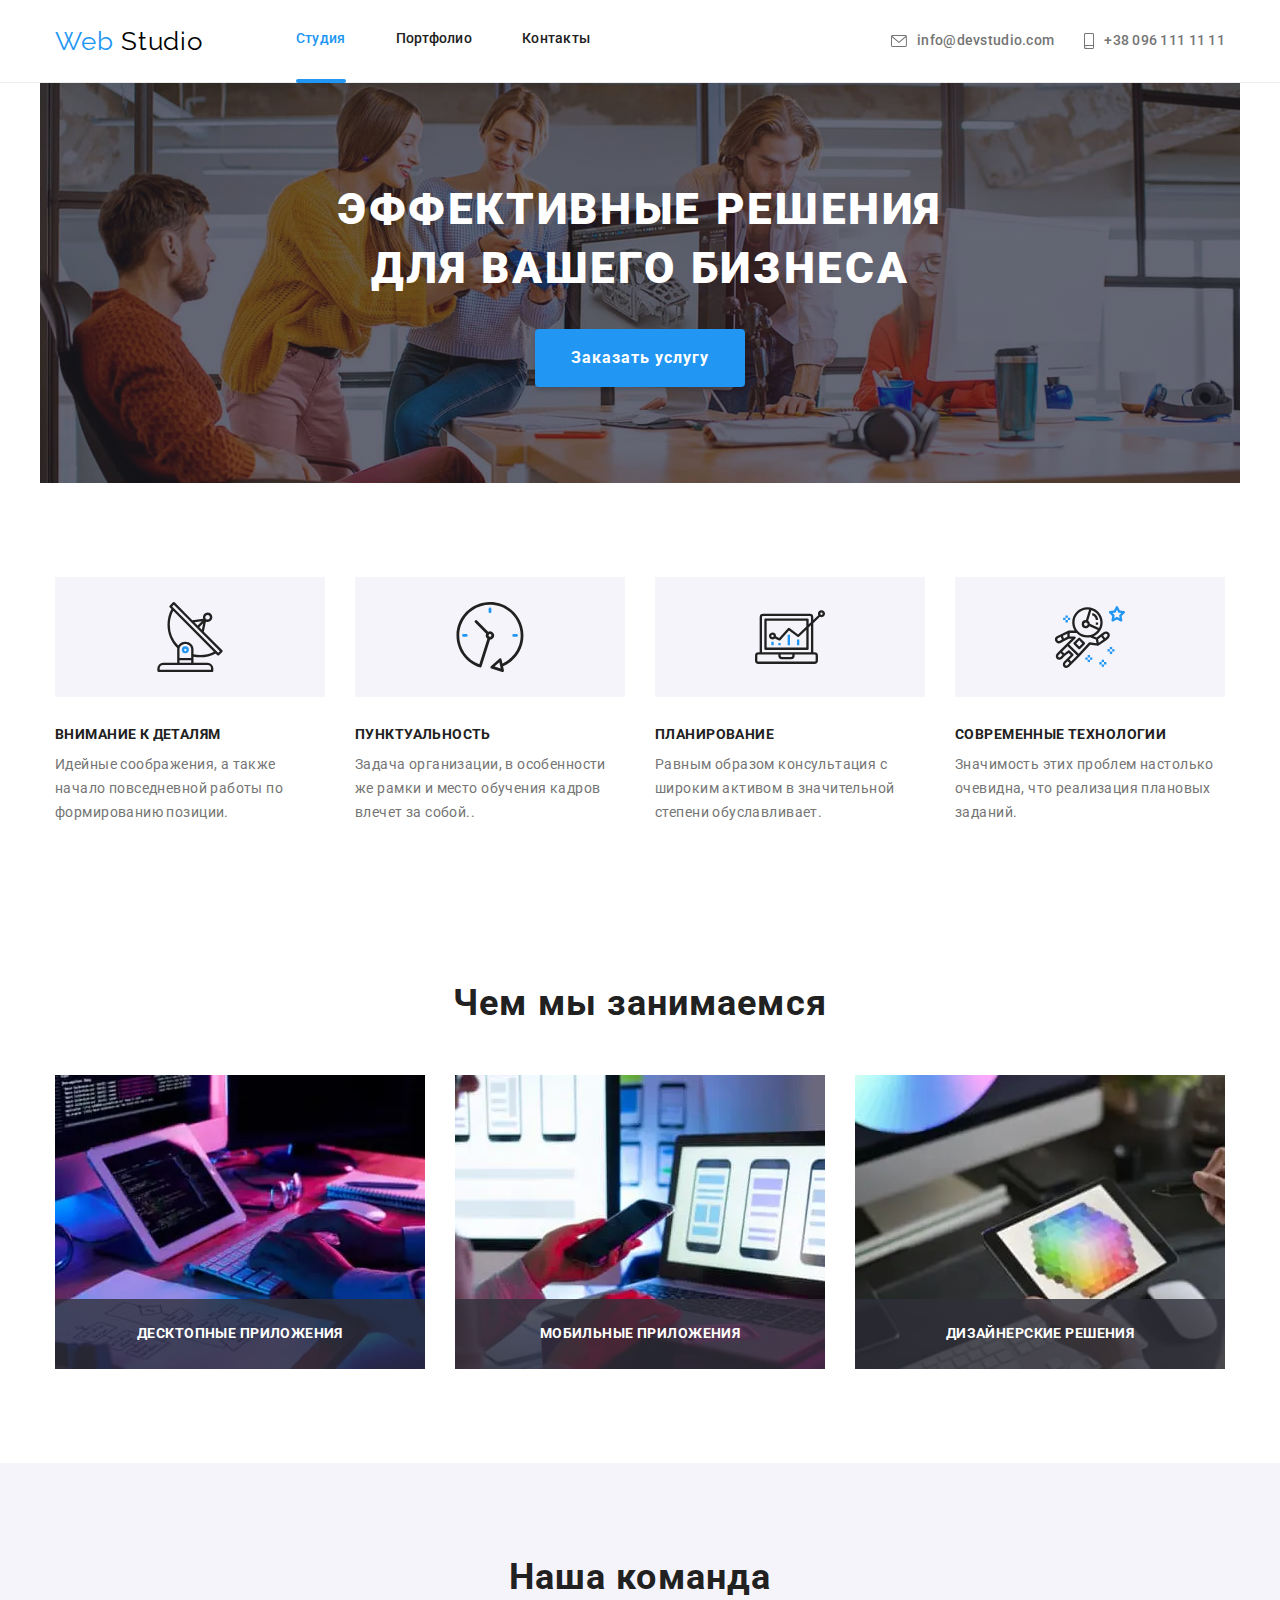
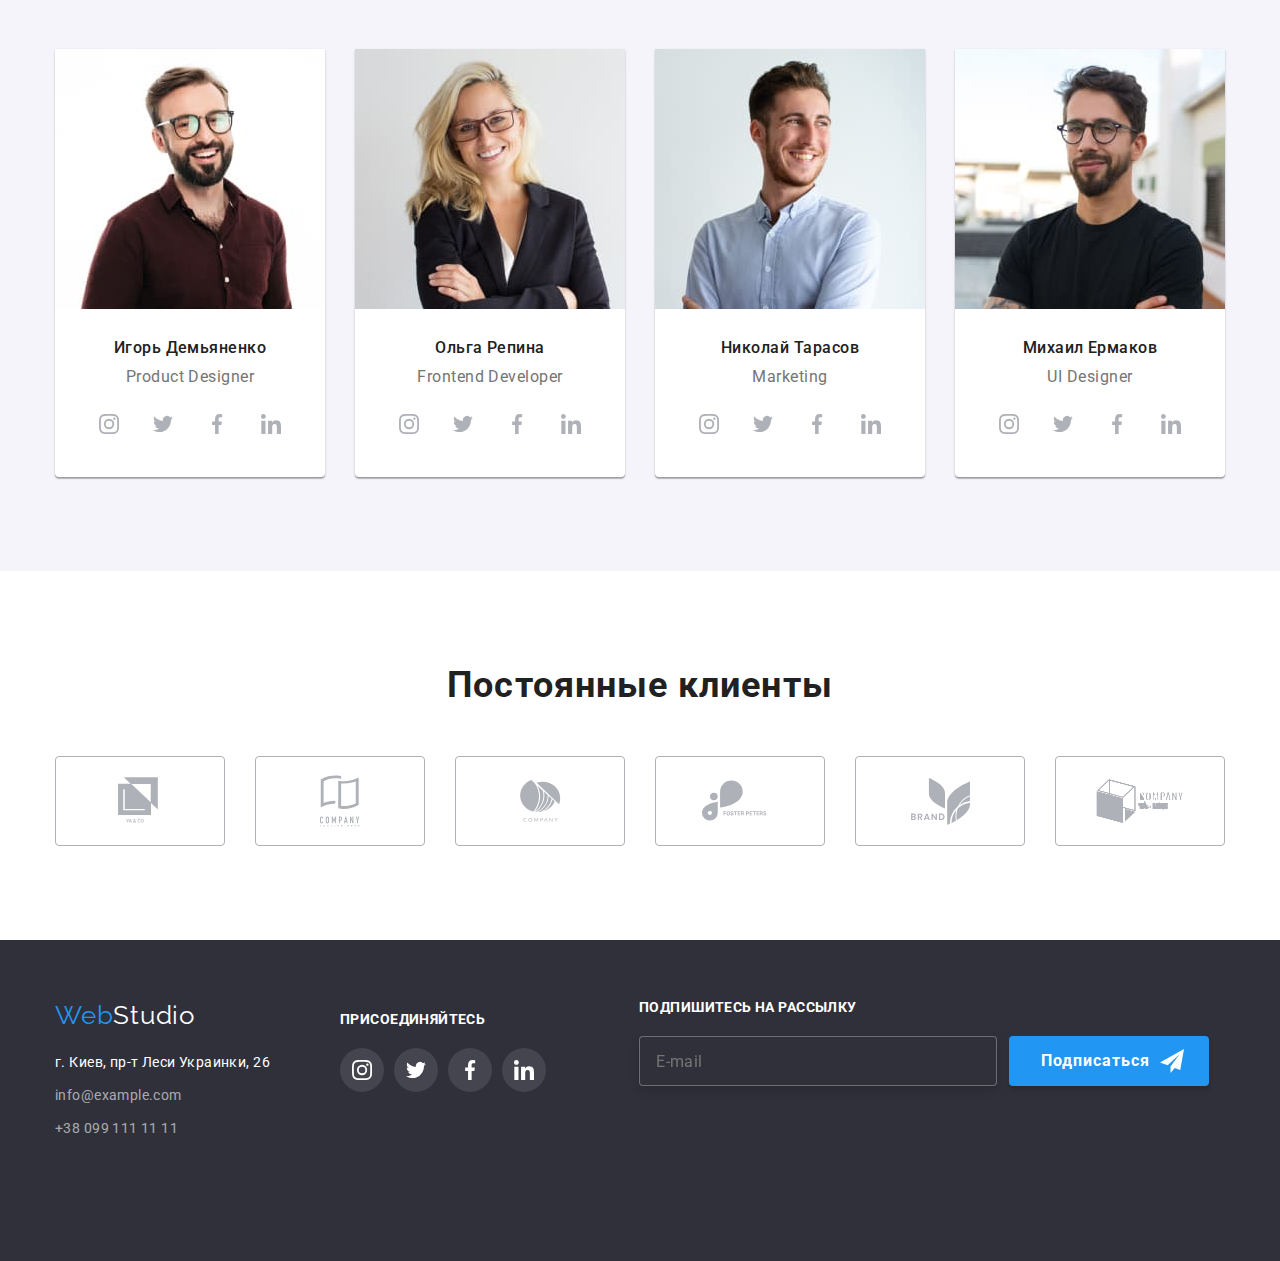
==== commit 4269695f: "home work 8: complete" ====
--- a/index.html
+++ b/index.html
@@ -23,7 +23,6 @@
         <a class="logo logo--black" href="./index.html"
           ><span class="logo__cl">Web</span> Studio</a
         >
-        <button type="button" class="menu-btn"></button>
         <nav class="site-nav hero-header__site-nav">
           <ul class="list menu">
             <li class="menu__item">
@@ -59,8 +58,75 @@
             >
           </li>
         </ul>
+        <button
+          type="button"
+          class="menu-btn list"
+          aria-controls="menu-container"
+          aria-expanded="false"
+          data-menu-button
+        >
+          <svg
+            class="icon-menu"
+            width="40"
+            height="40"
+            aria-label="переключатель мобильного меню"
+          >
+            <use
+              class="burgger"
+              href="./icon-images/sprite.svg#icon-menu"
+            ></use>
+            <use
+              class="cross"
+              href="./icon-images/sprite.svg#close-menu-btn"
+            ></use>
+          </svg>
+        </button>
+      </div>
+      <div class="mobile-menu" id="menu-container" data-menu>
+        <div class="mobile-menu__container">
+          <ul class="list mobile-menu__list">
+            <li class="mobile-menu__item">
+              <a
+                class="link mobile-menu__link mobile-menu__current"
+                href="./index.html"
+                >Студия</a
+              >
+            </li>
+            <li class="mobile-menu__item">
+              <a class="link mobile-menu__link" href="./portfolio.html"
+                >Портфолио</a
+              >
+            </li>
+            <li class="mobile-menu__item">
+              <a class="link mobile-menu__link" href="">Контакты</a>
+            </li>
+          </ul>
+          <!--Контакти-->
+          <ul class="mobile-contacts list">
+            <li class="mobile-contacts__item item-icon">
+              <a
+                class="link mobile-contacts__link"
+                href="mailto:info@devstudio.com"
+              >
+                <svg class="menu-contacts__icon" width="16" height="12">
+                  <use href="./icon-images/sprite.svg#icon-envelope"></use>
+                </svg>
+                info@devstudio.com</a
+              >
+            </li>
+            <li class="mobile-contacts__item item-icon">
+              <a class="link mobile-contacts__link" href="tel:+380961111111">
+                <svg class="menu-contacts__icon" width="10" height="16">
+                  <use href="./icon-images/sprite.svg#icon-smartphone"></use>
+                </svg>
+                +38 096 111 11 11</a
+              >
+            </li>
+          </ul>
+        </div>
       </div>
     </header>
+
     <main>
       <!--Секція з фоном-->
 
@@ -142,12 +208,31 @@
           <ul class="list engaged__vector">
             <li class="engaged__item">
               <div class="engaged__img">
-                <img
-                  src="./images/box1.jpg"
-                  width="370"
-                  height="294"
-                  alt="box1"
-                />
+                <picture>
+                  <source
+                    srcset="
+                      ./images/desktop/work/work-1webp@1x.webp 1x,
+                      ./images/desktop/work/work-1webp@2x.webp 2x
+                    "
+                    media="(min-width: 1200px)"
+                    type="image/webp"
+                  />
+                  <source
+                    srcset="
+                      ./images/desktop/work/work-1@1x.jpg 1x,
+                      ./images/desktop/work/work-1@2x.jpg 2x
+                    "
+                    media="(min-width: 1200px)"
+                    type="image/jpeg"
+                  />
+                  <img
+                    class="work__image"
+                    src="./images/desktop/work/work-1@1x.jpg"
+                    alt="создание програмного обеспечения для десктопов"
+                    width="370"
+                    height="294"
+                  />
+                </picture>
                 <div class="engaged__content">
                   <p class="list engaged__text engaged__text--color">
                     Десктопные приложения
@@ -157,12 +242,31 @@
             </li>
             <li class="engaged__item">
               <div class="engaged__img">
-                <img
-                  src="./images/box2.jpg"
-                  width="370"
-                  height="294"
-                  alt="box2"
-                />
+                <picture>
+                  <source
+                    srcset="
+                      ./images/desktop/work/work-2webp@1x.webp 1x,
+                      ./images/desktop/work/work-2webp@2x.webp 2x
+                    "
+                    media="(min-width: 1200px)"
+                    type="image/webp"
+                  />
+                  <source
+                    srcset="
+                      ./images/desktop/work/work-2@1x.jpg 1x,
+                      ./images/desktop/work/work-2@2x.jpg 2x
+                    "
+                    media="(min-width: 1200px)"
+                    type="image/jpeg"
+                  />
+                  <img
+                    class="work__image"
+                    src="./images/desktop/work/work-2@1x.jpg"
+                    alt="разработка мобильного приложения"
+                    width="370"
+                    height="294"
+                  />
+                </picture>
                 <div class="engaged__content">
                   <p class="list engaged__text engaged__text--color">
                     Мобильные приложения
@@ -172,12 +276,31 @@
             </li>
             <li class="engaged__item">
               <div class="engaged__img">
-                <img
-                  src="./images/box3.jpg"
-                  width="370"
-                  height="294"
-                  alt="box1"
-                />
+                <picture>
+                  <source
+                    srcset="
+                      ./images/desktop/work/work-3webp@1x.webp 1x,
+                      ./images/desktop/work/work-3webp@2x.webp 2x
+                    "
+                    media="(min-width: 1200px)"
+                    type="image/webp"
+                  />
+                  <source
+                    srcset="
+                      ./images/desktop/work/work-3@1x.jpg 1x,
+                      ./images/desktop/work/work-3@2x.jpg 2x
+                    "
+                    media="(min-width: 1200px)"
+                    type="image/jpeg"
+                  />
+                  <img
+                    class="work__image"
+                    src="./images/desktop/work/work-3@1x.jpg"
+                    alt="дизайн"
+                    width="370"
+                    height="294"
+                  />
+                </picture>
                 <div class="engaged__content">
                   <p class="list engaged__text engaged__text--color">
                     Дизайнерские решения
@@ -194,12 +317,63 @@
           <h2 class="title-st">Наша команда</h2>
           <ul class="list team__card-list">
             <li class="card-block team__indent">
-              <img
-                src="./images/men1.jpg"
-                width="270"
-                height="260"
-                alt="Игорь Демьяненко"
-              />
+              <picture>
+                <source
+                  srcset="
+                    ./images/desktop/team/team_desktop1@1x.jpg 1x,
+                    ./images/desktop/team/team_desktop1@2x.jpg 2x
+                  "
+                  media="(min-width: 1200px)"
+                  type="image/jpg"
+                />
+                <source
+                  srcset="
+                    ./images/tablet/team/team_tablet1@1x.jpg 1x,
+                    ./images/tablet/team/team_tablet1@2x.jpg 2x
+                  "
+                  media="(min-width: 768px)"
+                  type="image/jpg"
+                />
+                <source
+                  srcset="
+                    ./images/mobile/team/team_mobile1@1x.jpg 1x,
+                    ./images/mobile/team/team_mobile1@2x.jpg 2x
+                  "
+                  media="(max-width: 767px)"
+                  type="image/jpg"
+                />
+                <source
+                  srcset="
+                    ./images/desktop/team/team_desktop1@1x.webp 1x,
+                    ./images/desktop/team/team_desktop1@2x.webp 2x
+                  "
+                  media="(min-width: 1200px)"
+                  type="image/webp"
+                />
+                <source
+                  srcset="
+                    ./images/tablet/team/team_tablet1@1x.webp 1x,
+                    ./images/tablet/team/team_tablet1@2x.webp 2x
+                  "
+                  media="(min-width: 768px)"
+                  type="image/webp"
+                />
+                <source
+                  srcset="
+                    ./images/mobile/team/team_mobile1@1x.webp 1x,
+                    ./images/mobile/team/team_mobile1@2x.webp 2x
+                  "
+                  media="(max-width: 767px)"
+                  type="image/webp"
+                />
+
+                <img
+                  src="./images/mobile/team/team_mobile1@1x.jpg"
+                  alt="Игорь Демьяненко"
+                  width="450"
+                  height="460"
+                />
+              </picture>
               <div class="card-block__content">
                 <h3 class="card-block__title">Игорь Демьяненко</h3>
                 <p class="card-block__post">Product Designer</p>
@@ -262,12 +436,64 @@
               </ul>
             </li>
             <li class="card-block team__indent">
-              <img
-                src="./images/women1.jpg"
-                width="270"
-                height="260"
-                alt="Ольга Репина"
-              />
+              <picture>
+                <source
+                  srcset="
+                    ./images/desktop/team/team_desktop2@1x.jpg 1x,
+                    ./images/desktop/team/team_desktop2@2x.jpg 2x
+                  "
+                  media="(min-width: 1200px)"
+                  type="image/jpg"
+                />
+                <source
+                  srcset="
+                    ./images/tablet/team/team_tablet2@1x.jpg 1x,
+                    ./images/tablet/team/team_tablet2@2x.jpg 2x
+                  "
+                  media="(min-width: 768px)"
+                  type="image/jpg"
+                />
+                <source
+                  srcset="
+                    ./images/mobile/team/team_mobile2@1x.jpg 1x,
+                    ./images/mobile/team/team_mobile2@2x.jpg 2x
+                  "
+                  media="(max-width: 767px)"
+                  type="image/jpg"
+                />
+                <source
+                  srcset="
+                    ./images/desktop/team/team_desktop2@1x.webp 1x,
+                    ./images/desktop/team/team_desktop2@2x.webp 2x
+                  "
+                  media="(min-width: 1200px)"
+                  type="image/webp"
+                />
+                <source
+                  srcset="
+                    ./images/tablet/team/team_tablet2@1x.webp 1x,
+                    ./images/tablet/team/team_tablet2@2x.webp 2x
+                  "
+                  media="(min-width: 768px)"
+                  type="image/webp"
+                />
+                <source
+                  srcset="
+                    ./images/mobile/team/team_mobile2@1x.webp 1x,
+                    ./images/mobile/team/team_mobile2@2x.webp 2x
+                  "
+                  media="(max-width: 767px)"
+                  type="image/webp"
+                />
+
+                <img
+                  src="./images/mobile/team/team_mobile2@1x.jpg"
+                  alt="Ольга Репина"
+                  width="450"
+                  height="460"
+                />
+              </picture>
+
               <div class="card-block__content">
                 <h3 class="card-block__title">Ольга Репина</h3>
                 <p class="card-block__post">Frontend Developer</p>
@@ -330,12 +556,63 @@
               </ul>
             </li>
             <li class="card-block team__indent">
-              <img
-                src="./images/men2.jpg"
-                width="270"
-                height="260"
-                alt="Николай Тарасов"
-              />
+              <picture>
+                <source
+                  srcset="
+                    ./images/desktop/team/team_desktop3@1x.jpg 1x,
+                    ./images/desktop/team/team_desktop3@2x.jpg 2x
+                  "
+                  media="(min-width: 1200px)"
+                  type="image/jpg"
+                />
+                <source
+                  srcset="
+                    ./images/tablet/team/team_tablet3@1x.jpg 1x,
+                    ./images/tablet/team/team_tablet3@2x.jpg 2x
+                  "
+                  media="(min-width: 768px)"
+                  type="image/jpg"
+                />
+                <source
+                  srcset="
+                    ./images/mobile/team/team_mobile3@1x.jpg 1x,
+                    ./images/mobile/team/team_mobile3@2x.jpg 2x
+                  "
+                  media="(max-width: 767px)"
+                  type="image/jpg"
+                />
+                <source
+                  srcset="
+                    ./images/desktop/team/team_desktop3@1x.webp 1x,
+                    ./images/desktop/team/team_desktop3@2x.webp 2x
+                  "
+                  media="(min-width: 1200px)"
+                  type="image/webp"
+                />
+                <source
+                  srcset="
+                    ./images/tablet/team/team_tablet3@1x.webp 1x,
+                    ./images/tablet/team/team_tablet3@2x.webp 2x
+                  "
+                  media="(min-width: 768px)"
+                  type="image/webp"
+                />
+                <source
+                  srcset="
+                    ./images/mobile/team/team_mobile3@1x.webp 1x,
+                    ./images/mobile/team/team_mobile3@2x.webp 2x
+                  "
+                  media="(max-width: 767px)"
+                  type="image/webp"
+                />
+
+                <img
+                  src="./images/mobile/team/team_mobile3@1x.jpg"
+                  alt="Николай Тарасов"
+                  width="450"
+                  height="460"
+                />
+              </picture>
               <div class="card-block__content">
                 <h3 class="card-block__title">Николай Тарасов</h3>
                 <p class="card-block__post">Marketing</p>
@@ -398,12 +675,63 @@
               </ul>
             </li>
             <li class="card-block team__indent">
-              <img
-                src="./images/men3.jpg"
-                width="270"
-                height="260"
-                alt="Михаил Ермаков"
-              />
+              <picture>
+                <source
+                  srcset="
+                    ./images/desktop/team/team_desktop4@1x.jpg 1x,
+                    ./images/desktop/team/team_desktop4@2x.jpg 2x
+                  "
+                  media="(min-width: 1200px)"
+                  type="image/jpg"
+                />
+                <source
+                  srcset="
+                    ./images/tablet/team/team_tablet4@1x.jpg 1x,
+                    ./images/tablet/team/team_tablet4@2x.jpg 2x
+                  "
+                  media="(min-width: 768px)"
+                  type="image/jpg"
+                />
+                <source
+                  srcset="
+                    ./images/mobile/team/team_mobile4@1x.jpg 1x,
+                    ./images/mobile/team/team_mobile4@2x.jpg 2x
+                  "
+                  media="(max-width: 767px)"
+                  type="image/jpg"
+                />
+                <source
+                  srcset="
+                    ./images/desktop/team/team_desktop4@1x.webp 1x,
+                    ./images/desktop/team/team_desktop4@2x.webp 2x
+                  "
+                  media="(min-width: 1200px)"
+                  type="image/webp"
+                />
+                <source
+                  srcset="
+                    ./images/tablet/team/team_tablet4@1x.webp 1x,
+                    ./images/tablet/team/team_tablet4@2x.webp 2x
+                  "
+                  media="(min-width: 768px)"
+                  type="image/webp"
+                />
+                <source
+                  srcset="
+                    ./images/mobile/team/team_mobile4@1x.webp 1x,
+                    ./images/mobile/team/team_mobile4@2x.webp 2x
+                  "
+                  media="(max-width: 767px)"
+                  type="image/webp"
+                />
+
+                <img
+                  src="./images/mobile/team/team_mobile4@1x.jpg"
+                  alt="Михаил Ермаков"
+                  width="450"
+                  height="460"
+                />
+              </picture>
               <div class="card-block__content">
                 <h3 class="card-block__title">Михаил Ермаков</h3>
                 <p class="card-block__post">UI Designer</p>
@@ -735,5 +1063,6 @@
       </div>
     </div>
     <script src="./modal/modal.js"></script>
+    <script src="./modal/mobile-menu.js"></script>
   </body>
 </html>
--- a/css/main.min.css
+++ b/css/main.min.css
@@ -1,2 +1,2 @@
-:root{--main-body-cl: #ffff;--main-text-cl: #757575;--title-cl: #212121;--accent-cl: #2196f3;--dark-bg-cl: #2f303a;--address-text-cl: rgba(255, 255, 255, 0.6);--alt-footer-text-cl: rgba(255, 255, 255, 0.6);--light-bg-cl: #ffff;--section-cl: #f5f4fa;--logo-icon-cl: #afb1b8;--main-font: "Roboto", "sans-serif";--logo-text: "Raleway", "sans-serif";--timing-function: 250ms;--transition-function: cubic-bezier(0.4, 0, 0.2, 1)}html{-webkit-box-sizing:border-box;box-sizing:border-box}*,::before,::after{-webkit-box-sizing:inherit;box-sizing:inherit;outline:1px solid red}h1,h2,h3{margin-top:0px;margin-bottom:0px}body{font-family:var(--main-font);font-size:16px;letter-spacing:0.03em;color:var(--main-text-cl);background:#ffffff}body.modal-open{overflow:hidden}img{display:block;max-width:100%;height:auto}.list{padding:0;margin:0;list-style:none}.visually-hidden{position:absolute !important;clip:rect(1px 1px 1px 1px);clip:rect(1px, 1px, 1px, 1px);padding:0 !important;border:0 !important;height:1px !important;width:1px !important;overflow:hidden}.is-hidden{opacity:0;pointer-events:none;visibility:hidden}.section{padding-top:60px;padding-bottom:60px}@media screen and (min-width: 1200px){.section{padding-top:94px;padding-bottom:94px}}.link{color:inherit;text-decoration:none}.link:hover,.link:focus{color:var(--accent-cl)}.centering{margin-left:auto;margin-right:auto}.container{padding-left:15px;padding-right:15px;margin-right:auto;margin-left:auto}@media screen and (min-width: 480px){.container{max-width:480px;background-color:skyblue}}@media screen and (min-width: 768px){.container{max-width:768px;background-color:rosybrown}}@media screen and (min-width: 1200px){.container{max-width:1200px;background-color:seagreen}}.backdrop{position:fixed;top:0;left:0;width:100%;height:100%;background-color:rgba(0,0,0,0.2);opacity:1;-webkit-transition:opacity 250ms cubic-bezier(0.4, 0, 0.2, 1);transition:opacity 250ms cubic-bezier(0.4, 0, 0.2, 1);overflow-y:scroll}.modal{position:relative;top:50%;left:50%;max-height:100vh;-webkit-transform:translate(-50%, -50%) scale(1);transform:translate(-50%, -50%) scale(1);-webkit-transition:-webkit-transform 250ms cubic-bezier(0.4, 0, 0.2, 1);transition:-webkit-transform 250ms cubic-bezier(0.4, 0, 0.2, 1);transition:transform 250ms cubic-bezier(0.4, 0, 0.2, 1);transition:transform 250ms cubic-bezier(0.4, 0, 0.2, 1), -webkit-transform 250ms cubic-bezier(0.4, 0, 0.2, 1);background-color:var(--light-bg-cl);-webkit-box-shadow:0px 1px 3px rgba(0,0,0,0.12),0px 1px 1px rgba(0,0,0,0.14),0px 2px 1px rgba(0,0,0,0.2);box-shadow:0px 1px 3px rgba(0,0,0,0.12),0px 1px 1px rgba(0,0,0,0.14),0px 2px 1px rgba(0,0,0,0.2);border-radius:4px}.is-hidden .modal{-webkit-transform:translate(-50%, -50%) scale(0.1);transform:translate(-50%, -50%) scale(0.1)}@media screen and (max-width: 1199.9px){.modal{max-width:450px;height:609px}}@media screen and (min-width: 1200px){.modal{width:528px;height:580px}}.modal__form-content{padding:40px 40px}.btn-close{display:-webkit-box;display:-ms-flexbox;display:flex;-webkit-box-align:center;-ms-flex-align:center;align-items:center;-webkit-box-pack:center;-ms-flex-pack:center;justify-content:center;position:absolute;top:0;right:0;width:30px;height:30px;margin:8px 8px;cursor:pointer;border-radius:50%;border:1px solid rgba(0,0,0,0.1)}.btn-close--bgcolor{background-color:var(--light-bg-cl)}.btn-close:hover .btn-close__icon,.btn-close:focus .btn-close__icon{fill:var(--accent-cl)}.btn-close__icon{width:18px;height:18px;fill:#000000;-webkit-transition-property:fill;transition-property:fill;-webkit-transition-duration:var(--timing-function);transition-duration:var(--timing-function);-webkit-transition-timing-function:var(--transition-function);transition-timing-function:var(--transition-function)}.form-content{background-color:#ffff}.form-content__title{font-weight:bold;font-size:20px;line-height:1.15;letter-spacing:0.03em;margin-bottom:12px;color:var(--title-cl)}@media screen and (max-width: 1199.9px){.form-content__title{text-align:center}}.form-content__field{margin-bottom:10px}.form-content__policy{margin-bottom:30px}.form-field{position:relative;display:-webkit-box;display:-ms-flexbox;display:flex;-webkit-box-orient:vertical;-webkit-box-direction:normal;-ms-flex-direction:column;flex-direction:column}.form-field:focus-within .form-field__icon{fill:var(--accent-cl)}.form-field__title{margin-bottom:4px;font-size:12px;line-height:1.16;letter-spacing:0.01em;color:var(--main-text-cl)}.form-field__input{padding-left:42px;border:1px solid rgba(33,33,33,0.2);border-radius:4px;height:40px}.form-field__input:valid:not(:placeholder-shown):focus{color:green;outline-color:var(--accent-cl)}.form-field__input:invalid:not(:placeholder-shown):focus{color:red;outline-color:var(--accent-cl)}.form-field__comment{resize:none;height:120px;border:1px solid rgba(33,33,33,0.2);border-radius:4px;padding:12px 16px}.form-field__comment:focus{outline-color:var(--accent-cl)}.form-field__comment::-webkit-input-placeholder{font-size:12px;line-height:1.16;letter-spacing:0.01em;color:rgba(117,117,117,0.5)}.form-field__comment:-ms-input-placeholder{font-size:12px;line-height:1.16;letter-spacing:0.01em;color:rgba(117,117,117,0.5)}.form-field__comment::-ms-input-placeholder{font-size:12px;line-height:1.16;letter-spacing:0.01em;color:rgba(117,117,117,0.5)}.form-field__comment::placeholder{font-size:12px;line-height:1.16;letter-spacing:0.01em;color:rgba(117,117,117,0.5)}.form-field__icon{position:absolute;bottom:11px;left:12px;width:18px;height:18px;fill:var(--title-cl);-webkit-transition-property:fill;transition-property:fill;-webkit-transition-duration:var(--timing-function);transition-duration:var(--timing-function);-webkit-transition-timing-function:var(--transition-function);transition-timing-function:var(--transition-function)}.form-action{display:-webkit-box;display:-ms-flexbox;display:flex;-webkit-box-orient:vertical;-webkit-box-direction:normal;-ms-flex-direction:column;flex-direction:column;-webkit-box-align:center;-ms-flex-align:center;align-items:center}.form-action__checkbox:checked+.form-action__label::before{background-color:var(--accent-cl);border:none;background-image:url(../icon-images/check.svg);background-repeat:no-repeat;background-position:center;background-size:contain;-webkit-transition-property:background-color;transition-property:background-color;-webkit-transition-duration:var(--timing-function);transition-duration:var(--timing-function);-webkit-transition-timing-function:var(--transition-function);transition-timing-function:var(--transition-function)}.form-action__link{color:var(--accent-cl)}.form-action__label{display:-webkit-box;display:-ms-flexbox;display:flex;-webkit-box-align:center;-ms-flex-align:center;align-items:center;font-size:14px;line-height:1.71;letter-spacing:0.03em;color:var(--main-text-cl)}@media screen and (max-width: 1199.9px){.form-action__label{font-size:12px;line-height:1.16}}.form-action__label::before{content:"";display:inline-block;margin-right:8px;width:16px;height:15px;border-radius:3px;border:1px solid black}.submit-btn{text-align:center;width:200px;height:50px;background-color:var(--accent-cl);-webkit-box-shadow:0px 4px 4px rgba(0,0,0,0.15);box-shadow:0px 4px 4px rgba(0,0,0,0.15);border-radius:4px;border:4px solid transparent;cursor:pointer;font-weight:bold;font-size:16px;line-height:1.87;letter-spacing:0.06em;color:var(--light-bg-cl)}.hero-header--border{border-bottom:1px solid #ececec}.hero-header__nav{display:-webkit-box;display:-ms-flexbox;display:flex;-webkit-box-align:center;-ms-flex-align:center;align-items:center}@media screen and (max-width: 767.98px){.hero-header__nav{height:60px}}.hero-header__site-nav{margin-left:93px;padding-top:32px;padding-bottom:32px}@media screen and (max-width: 767.98px){.hero-header__site-nav{display:none}}.hero-header__menu-contacts{margin-left:auto}.menu-btn{width:40px;height:40px;background-color:violet}.icon-menu-btn{stroke:#000}.logo{font-family:var(--logo-text);font-size:24px;line-height:1.19;letter-spacing:0.03em;text-decoration:none}@media screen and (min-width: 768px){.logo{font-size:26px}}.logo--black{color:#000000}.logo__cl{color:#2196f3}.menu{display:-webkit-box;display:-ms-flexbox;display:flex}.menu__item:not(:last-child){margin-right:50px}.menu__link{position:relative;bottom:3px;-webkit-transition-property:color;transition-property:color;-webkit-transition-duration:var(--timing-function);transition-duration:var(--timing-function);-webkit-transition-timing-function:var(--transition-function);transition-timing-function:var(--transition-function);font-family:var(--main-font);font-weight:500;font-size:14px;line-height:1.14;letter-spacing:0.02em;color:var(--title-cl)}.current{color:var(--accent-cl)}.current::after{background-color:var(--accent-cl);content:"";display:block;width:100%;height:4px;border-radius:2px;margin-top:32px;opacity:1;position:absolute;color:var(--accent-cl)}.menu-contacts{display:-webkit-box;display:-ms-flexbox;display:flex}@media screen and (max-width: 767.98px){.menu-contacts{display:none}}.menu-contacts__item:not(:first-child){margin-left:30px}.menu-contacts__icon{margin-right:10px;stroke:var(--main-text-cl)}.menu-contacts__link{font-weight:500;font-size:14px;line-height:1.14;letter-spacing:0.02em;display:-webkit-box;display:-ms-flexbox;display:flex;-webkit-box-pack:center;-ms-flex-pack:center;justify-content:center;-webkit-box-align:center;-ms-flex-align:center;align-items:center}.menu-contacts__link:hover .menu-contacts__icon,.menu-contacts__link:focus .menu-contacts__icon{fill:currentColor}.hero-section{display:-webkit-box;display:-ms-flexbox;display:flex;-webkit-box-pack:center;-ms-flex-pack:center;justify-content:center;-webkit-box-align:center;-ms-flex-align:center;align-items:center;background-color:var(--dark-bg-cl);max-width:1200px;padding:118px 0px 118px}.hero-section__box{padding:200px 0px 200px}.hero-section__overlay{max-height:400px;background-image:-webkit-gradient(linear, left top, right top, from(rgba(47,48,58,0.4)), to(rgba(47,48,58,0.4))),url(../images2/bg-img.jpg);background-image:linear-gradient(to right, rgba(47,48,58,0.4), rgba(47,48,58,0.4)),url(../images2/bg-img.jpg);background-repeat:no-repeat;background-size:cover;background-position:center}@media screen and (min-width: 1200px){.hero-section__overlay{height:600px}}.hero-section__title{margin-bottom:30px;color:var(--light-bg-cl);font-weight:900;font-size:26px;line-height:1.62;letter-spacing:0.06em;text-transform:uppercase}@media screen and (min-width: 1200px){.hero-section__title{font-size:44px;line-height:1.36}}.box{padding:0px;text-align:center;max-width:360px}@media screen and (min-width: 1200px){.box{max-width:696px}}.btn-hero{border:4px solid transparent;text-align:center;min-width:200px;border-radius:4px;-webkit-box-shadow:0px 4px 4px rgba(0,0,0,0.15);box-shadow:0px 4px 4px rgba(0,0,0,0.15)}.btn-hero__content{padding:10px 32px;font-family:var(--main-font);font-weight:700;font-size:16px;line-height:1.87;letter-spacing:0.06em;cursor:pointer;color:var(--light-bg-cl);background-color:var(--accent-cl)}.future-section__list{display:inline-block}@media screen and (min-width: 480px){.future-section__list{display:-webkit-box;display:-ms-flexbox;display:flex;-ms-flex-wrap:wrap;flex-wrap:wrap}}@media screen and (min-width: 768px){.future-section__list{margin-right:-30px;margin-bottom:-30px}}.future-section__item{width:100%}@media screen and (min-width: 768px){.future-section__item{margin-bottom:30px;margin-right:30px;width:calc((100% - 1 * 30px) / 2);max-width:354px}}@media screen and (min-width: 1200px){.future-section__item{margin:0px 30px 0px 0px;width:calc((100% - 3 * 30px) / 4);max-width:270px}}@media screen and (max-width: 767px){.future-section__item:not(:last-child){margin-bottom:30px}}.future-section__thumb{display:-webkit-box;display:-ms-flexbox;display:flex;-webkit-box-pack:center;-ms-flex-pack:center;justify-content:center;-webkit-box-align:center;-ms-flex-align:center;align-items:center;height:120px;margin-bottom:30px;background-color:var(--section-cl)}.future-section__subtitle{text-align:center;margin-bottom:10px;font-family:var(--main-font);font-weight:700;font-size:14px;line-height:1.14;letter-spacing:0.03em;text-transform:uppercase;color:var(--title-cl)}@media screen and (min-width: 1200px){.future-section__subtitle{text-align:start}}.future-section__content-st{font-family:var(--main-font);font-weight:400;font-size:14px;line-height:1.71;letter-spacing:0.03em;color:var(--main-text-cl)}@media screen and (min-width: 1200px){.future-section__content-st{margin:0px}}.title-st{text-align:center;margin-bottom:50px;font-family:var(--main-font);font-weight:700;font-size:28px;line-height:1.17;letter-spacing:0.03em;color:var(--title-cl)}@media screen and (min-width: 1200px){.title-st{font-family:var(--main-font);font-weight:700;font-size:36px;line-height:1.16}}.title-address{font-size:14px;line-height:1.71;letter-spacing:0.03em}.ft-title{font-family:var(--main-font);font-weight:700;font-size:14px;line-height:1.14;letter-spacing:0.03em;text-transform:uppercase;color:var(--light-bg-cl)}@media screen and (max-width: 1199px){.engaged{display:none}}.engaged__vector{display:-webkit-box;display:-ms-flexbox;display:flex;-ms-flex-wrap:wrap;flex-wrap:wrap}@media screen and (min-width: 1200px){.engaged__item:not(:last-child){margin:0px 30px 0px 0px;width:calc((100% - 3 * 30px) / 3);width:370px}}.engaged__img{display:-webkit-box;display:-ms-flexbox;display:flex;position:relative}.engaged__content{bottom:0;position:absolute;width:100%}.engaged__text{text-align:center;padding-top:27px;padding-bottom:27px;font-family:var(--main-font);font-weight:700;font-size:14px;line-height:1.14;letter-spacing:0.03em;text-transform:uppercase}.engaged__text--color{color:var(--light-bg-cl);background-color:rgba(47,48,58,0.8)}.team--bgcolor{background-color:var(--section-cl)}@media screen and (min-width: 768px){.team__card-list{display:-webkit-box;display:-ms-flexbox;display:flex;-ms-flex-wrap:wrap;flex-wrap:wrap;margin-right:-30px;margin-bottom:-30px}}@media screen and (min-width: 1200px){.team__card-list{display:-webkit-box;display:-ms-flexbox;display:flex;-ms-flex-wrap:wrap;flex-wrap:wrap}}@media screen and (min-width: 768px){.team__indent{-ms-flex-preferred-size:calc((100% - 30px * 2) / 2);flex-basis:calc((100% - 30px * 2) / 2);margin-right:30px;margin-bottom:30px}}@media screen and (max-width: 767.99px){.team__indent:not(:last-child){margin-bottom:30px}}@media screen and (max-width: 767.99px) and (min-width: 1200px){.team__indent{margin:0px 30px 0px 0px;width:calc((100% - 3 * 30px) - 4);width:270px}}.card-block{text-align:center;padding-bottom:24px;max-width:450px;height:622px;background-color:var(--light-bg-cl);border-radius:0px 0px 4px 4px;-webkit-box-shadow:0px 1px 3px rgba(0,0,0,0.12),0px 1px 1px rgba(0,0,0,0.14),0px 2px 1px rgba(0,0,0,0.2);box-shadow:0px 1px 3px rgba(0,0,0,0.12),0px 1px 1px rgba(0,0,0,0.14),0px 2px 1px rgba(0,0,0,0.2)}@media screen and (min-width: 768px){.card-block{max-width:354px;height:536px}}@media screen and (min-width: 1200px){.card-block{height:428px;max-width:270px}}.card-block__title{margin-bottom:10px;font-family:var(--main-font);font-weight:500;font-size:16px;line-height:1.18;letter-spacing:0.03em;color:var(--title-cl)}.card-block__content{padding-top:30px;margin-bottom:16px}.card-block__post{margin-top:0px;margin-bottom:0px;font-family:var(--main-font);font-weight:400;font-size:16px;line-height:1.18;letter-spacing:0.03em;color:var(--main-text-cl)}.social-icons{display:-webkit-inline-box;display:-ms-inline-flexbox;display:inline-flex;margin-right:auto;margin-left:auto}.social-icons__item:not(:last-child){margin-right:10px}.social-icons__link{display:-webkit-box;display:-ms-flexbox;display:flex;-webkit-box-align:center;-ms-flex-align:center;align-items:center;-webkit-box-pack:center;-ms-flex-pack:center;justify-content:center;width:44px;height:44px;border-radius:50%;-webkit-transition-property:background-color;transition-property:background-color;-webkit-transition-duration:var(--timing-function);transition-duration:var(--timing-function);-webkit-transition-timing-function:var(--transition-function);transition-timing-function:var(--transition-function)}.social-icons__link--bgcolor{background:rgba(255,255,255,0.1)}.social-icons__link:hover,.social-icons__link:focus{background-color:var(--accent-cl)}.social-icons__link:hover .social-icons__svg,.social-icons__link:focus .social-icons__svg{fill:var(--light-bg-cl)}.social-icons__svg{fill:var(--logo-icon-cl);-webkit-transition-property:fill;transition-property:fill;-webkit-transition-duration:var(--timing-function);transition-duration:var(--timing-function);-webkit-transition-timing-function:var(--transition-function);transition-timing-function:var(--transition-function)}.social-icons__svg--fill{fill:var(--light-bg-cl)}.clients--bgcolor{background-color:var(--main-body-cl)}.clients__list{display:-webkit-box;display:-ms-flexbox;display:flex;-ms-flex-wrap:wrap;flex-wrap:wrap;-webkit-box-align:center;-ms-flex-align:center;align-items:center;-webkit-box-pack:center;-ms-flex-pack:center;justify-content:center}@media screen and (max-width: 479.98px){.clients__list{-webkit-box-orient:vertical;-webkit-box-direction:normal;-ms-flex-direction:column;flex-direction:column}}@media screen and (min-width: 480px){.clients__list{margin:-15px}}@media screen and (min-width: 1200px){.clients__list{margin:0px}}@media screen and (min-width: 480px){.clients__item{margin:15px;width:calc((100% - 5 * 30px) / 6);width:210px}}@media screen and (min-width: 1200px){.clients__item{width:170px;margin:0px}}@media screen and (max-width: 479.98px){.clients__item:not(:last-child){margin-bottom:30px}}@media screen and (min-width: 1200px){.clients__item:not(:last-child){margin:0px 30px 0px 0px;width:calc((100% - 5 * 30px) / 6);width:170px}}.clients__link{display:-webkit-box;display:-ms-flexbox;display:flex;-webkit-box-align:center;-ms-flex-align:center;align-items:center;-webkit-box-pack:center;-ms-flex-pack:center;justify-content:center;width:210px;height:90px;border:1px solid #afb1b8;-webkit-box-sizing:border-box;box-sizing:border-box;border-radius:4px;-webkit-transition-property:border-color;transition-property:border-color;-webkit-transition-duration:var(--timing-function);transition-duration:var(--timing-function);-webkit-transition-timing-function:var(--transition-function);transition-timing-function:var(--transition-function)}@media screen and (min-width: 1200px){.clients__link{width:170px}}.clients__link:hover .clients__svg,.clients__link:focus .clients__svg{fill:var(--accent-cl)}.clients__link:hover,.clients__link:focus{border-color:var(--accent-cl)}.clients__svg{fill:var(--logo-icon-cl);-webkit-transition-property:fill;transition-property:fill;-webkit-transition-duration:var(--timing-function);transition-duration:var(--timing-function);-webkit-transition-timing-function:var(--transition-function);transition-timing-function:var(--transition-function)}.btn{padding:6px 22px;height:38px;border:transparent;border-radius:4px;font-weight:500;font-size:16px;line-height:1.62;letter-spacing:0.03em;color:var(--title-cl);-webkit-transition-property:background-color, color;transition-property:background-color, color;-webkit-transition-duration:var(--timing-function);transition-duration:var(--timing-function);-webkit-transition-timing-function:var(--transition-function);transition-timing-function:var(--transition-function)}.btn--bgcolor{background-color:var(--section-cl)}.btn:hover,.btn:focus{cursor:pointer;background-color:var(--accent-cl);color:#ffffff;-webkit-box-shadow:0px 3px 1px rgba(0,0,0,0.1),0px 1px 2px rgba(0,0,0,0.08),0px 2px 2px rgba(0,0,0,0.12);box-shadow:0px 3px 1px rgba(0,0,0,0.1),0px 1px 2px rgba(0,0,0,0.08),0px 2px 2px rgba(0,0,0,0.12)}.projects__filter{display:-webkit-box;display:-ms-flexbox;display:flex;-ms-flex-wrap:wrap;flex-wrap:wrap;margin-bottom:40px}@media screen and (min-width: 768px){.projects__filter{-webkit-box-pack:center;-ms-flex-pack:center;justify-content:center;margin-bottom:30px}}@media screen and (min-width: 1200px){.projects__filter{-webkit-box-pack:center;-ms-flex-pack:center;justify-content:center;margin-bottom:50px}}.projects__btn:nth-child(-n+3){margin-bottom:10px}.projects__btn:not(:last-child){margin-right:8px}@media screen and (min-width: 1200px){.projects__btn:not(:last-child){margin-bottom:0px}}.projects__list{display:-webkit-box;display:-ms-flexbox;display:flex;-ms-flex-wrap:wrap;flex-wrap:wrap}@media screen and (min-width: 768px){.projects__list{margin-right:-30px;margin-bottom:-30px}}@media screen and (min-width: 1200px){.projects__list{margin:-15px}}@media screen and (max-width: 767px){.projects__item{margin-right:auto;margin-left:auto}}@media screen and (min-width: 768px){.projects__item{margin-right:30px;margin-bottom:30px;width:calc((100% - 30px * 2) / 2)}}@media screen and (min-width: 1200px){.projects__item{margin:15px;width:calc((100% - 3 * 15px) / 3);width:370px}.projects__item:nth-last-child(-n+3){margin-bottom:0px}}@media screen and (max-width: 767px){.projects__item:not(:last-child){margin-bottom:30px}}.card{cursor:pointer}@media screen and (max-width: 767px){.card{width:450px}}@media screen and (min-width: 768px){.card{width:354px}}@media screen and (min-width: 1200px){.card{width:370px}}.card:hover,.card:focus{-webkit-box-shadow:0px 1px 1px rgba(0,0,0,0.12),0px 4px 4px rgba(0,0,0,0.06),1px 4px 6px rgba(0,0,0,0.16);box-shadow:0px 1px 1px rgba(0,0,0,0.12),0px 4px 4px rgba(0,0,0,0.06),1px 4px 6px rgba(0,0,0,0.16)}.card__thumb{position:relative;display:-webkit-inline-box;display:-ms-inline-flexbox;display:inline-flex;-webkit-box-align:center;-ms-flex-align:center;align-items:center;overflow:hidden}.card__overlay{position:absolute;top:0;left:0;width:100%;height:100%;background-color:rgba(33,150,243,0.9);-webkit-transform:translateY(100%);transform:translateY(100%);-webkit-transition:-webkit-transform 250ms cubic-bezier(0.4, 0, 0.2, 1);transition:-webkit-transform 250ms cubic-bezier(0.4, 0, 0.2, 1);transition:transform 250ms cubic-bezier(0.4, 0, 0.2, 1);transition:transform 250ms cubic-bezier(0.4, 0, 0.2, 1), -webkit-transform 250ms cubic-bezier(0.4, 0, 0.2, 1)}.card__set:hover .card__overlay{-webkit-transform:translateY(0);transform:translateY(0)}.card__action{position:absolute;width:322px;height:168px;top:50%;left:50%;-webkit-transform:translate(-50%, -50%);transform:translate(-50%, -50%)}.card__description{padding:20px 24px;border:1px solid #eeee;border-top:none}.card__title{margin-bottom:4px;font-family:var(--main-font);font-weight:700;line-height:2;font-size:18px;letter-spacing:0.06em;color:var(--title-cl)}.card__hover{position:absolute;font-size:18px;line-height:1.56;letter-spacing:0.03em;opacity:1;color:#ffffff}.footer{text-align:center}.footer--bgcolor{background:var(--dark-bg-cl)}@media screen and (min-width: 1200px){.footer{text-align:start}}.footer__meta{padding-top:60px;padding-bottom:60px}@media screen and (min-width: 1200px){.footer__flex{display:-webkit-box;display:-ms-flexbox;display:flex}}@media screen and (min-width: 768px){.footer__info{display:-webkit-box;display:-ms-flexbox;display:flex;-webkit-box-align:baseline;-ms-flex-align:baseline;align-items:baseline;-webkit-box-pack:center;-ms-flex-pack:center;justify-content:center;margin-bottom:60px}}.footer__logo{display:block;margin-bottom:20px;color:var(--light-bg-cl);text-decoration:none}@media screen and (max-width: 767.98px){.footer__icons{margin-bottom:60px}}@media screen and (min-width: 768px){.footer__icons{margin-left:165px}}@media screen and (min-width: 1200px){.footer__icons{margin-left:70px}}.footer__title{margin-bottom:20px}@media screen and (min-width: 1200px){.footer__form{margin-left:93px}}.address{font-style:inherit}@media screen and (max-width: 767.98px){.address{margin-bottom:60px}}.address__location{color:var(--light-bg-cl)}.address__contacts{color:var(--alt-footer-text-cl)}.address__list .address__item:not(:last-child){margin-bottom:9px}.mailing::-webkit-input-placeholder{font-size:16px;line-height:1.25;letter-spacing:0.03em;color:rgba(255,255,255,0.6)}.mailing:-ms-input-placeholder{font-size:16px;line-height:1.25;letter-spacing:0.03em;color:rgba(255,255,255,0.6)}.mailing::-ms-input-placeholder{font-size:16px;line-height:1.25;letter-spacing:0.03em;color:rgba(255,255,255,0.6)}.mailing::placeholder{font-size:16px;line-height:1.25;letter-spacing:0.03em;color:rgba(255,255,255,0.6)}.mailing__e-mail{text-align:center}@media screen and (min-width: 1200px){.mailing__e-mail{display:-webkit-box;display:-ms-flexbox;display:flex;-webkit-box-align:end;-ms-flex-align:end;align-items:flex-end;text-align:start;width:570px}}.mailing__input{width:100%;height:50px;padding-left:16px;border:1px solid rgba(255,255,255,0.3);-webkit-filter:drop-shadow(0px 4px 4px rgba(0,0,0,0.15));filter:drop-shadow(0px 4px 4px rgba(0,0,0,0.15));border-radius:4px;background-color:var(--dark-bg-cl);font-size:16px;line-height:1.25;letter-spacing:0.03em;color:rgba(255,255,255,0.6)}@media screen and (min-width: 768px){.mailing__input{width:450px}}@media screen and (max-width: 1199.9px){.mailing__input{margin-bottom:20px}}@media screen and (min-width: 1200px){.mailing__input{width:358px}}.mailing__input:valid:not(:placeholder-shown){color:green;border-color:green}.mailing__input:invalid:not(:placeholder-shown){border-color:red}.btn-sign{margin-left:12px;position:relative}.btn-sign__content{text-align:start;width:200px;height:50px;padding-right:29px;padding-top:10px;padding-bottom:10px;cursor:pointer;background-color:var(--accent-cl);-webkit-box-shadow:0px 4px 4px rgba(0,0,0,0.15);box-shadow:0px 4px 4px rgba(0,0,0,0.15);border-radius:4px;border:transparent;cursor:pointer;padding:10px 32px;font-weight:bold;font-size:16px;line-height:1.87;letter-spacing:0.06em;color:var(--light-bg-cl)}.btn-sign__icon{width:24px;height:24px;margin-left:10px;fill:var(--light-bg-cl);position:absolute;top:50%;-webkit-transform:translateY(-50%);transform:translateY(-50%)}
+:root{--main-body-cl: #ffff;--main-text-cl: #757575;--title-cl: #212121;--accent-cl: #2196f3;--dark-bg-cl: #2f303a;--address-text-cl: rgba(255, 255, 255, 0.6);--alt-footer-text-cl: rgba(255, 255, 255, 0.6);--light-bg-cl: #ffff;--section-cl: #f5f4fa;--logo-icon-cl: #afb1b8;--main-font: "Roboto", "sans-serif";--logo-text: "Raleway", "sans-serif";--timing-function: 250ms;--transition-function: cubic-bezier(0.4, 0, 0.2, 1)}html{-webkit-box-sizing:border-box;box-sizing:border-box}*,::before,::after{-webkit-box-sizing:inherit;box-sizing:inherit}h1,h2,h3{margin-top:0px;margin-bottom:0px}body{font-family:var(--main-font);font-size:16px;letter-spacing:0.03em;color:var(--main-text-cl);background:#ffffff}body.modal-open{overflow:hidden}img{display:block;max-width:100%;height:auto}.list{padding:0;margin:0;list-style:none}.visually-hidden{position:absolute !important;clip:rect(1px 1px 1px 1px);clip:rect(1px, 1px, 1px, 1px);padding:0 !important;border:0 !important;height:1px !important;width:1px !important;overflow:hidden}.is-hidden{opacity:0;pointer-events:none;visibility:hidden}.section{padding-top:60px;padding-bottom:60px}@media screen and (min-width: 1200px){.section{padding-top:94px;padding-bottom:94px}}.link{color:inherit;text-decoration:none;-webkit-transition-property:color;transition-property:color;-webkit-transition-duration:var(--timing-function);transition-duration:var(--timing-function);-webkit-transition-timing-function:var(--transition-function);transition-timing-function:var(--transition-function)}.link:hover,.link:focus{color:var(--accent-cl)}.centering{margin-left:auto;margin-right:auto}.container{padding-left:15px;padding-right:15px;margin-right:auto;margin-left:auto}@media screen and (min-width: 480px){.container{max-width:480px}}@media screen and (min-width: 768px){.container{max-width:768px}}@media screen and (min-width: 1200px){.container{max-width:1200px}}.backdrop{position:fixed;top:0;left:0;width:100%;height:100%;background-color:rgba(0,0,0,0.2);opacity:1;-webkit-transition:opacity 250ms cubic-bezier(0.4, 0, 0.2, 1);transition:opacity 250ms cubic-bezier(0.4, 0, 0.2, 1);overflow-y:scroll}@media screen and (max-width: 767.98px){.backdrop{padding:100px 15px}}.modal{position:relative;top:50%;left:50%;max-height:100vh;-webkit-transform:translate(-50%, -50%) scale(1);transform:translate(-50%, -50%) scale(1);-webkit-transition:-webkit-transform 250ms cubic-bezier(0.4, 0, 0.2, 1);transition:-webkit-transform 250ms cubic-bezier(0.4, 0, 0.2, 1);transition:transform 250ms cubic-bezier(0.4, 0, 0.2, 1);transition:transform 250ms cubic-bezier(0.4, 0, 0.2, 1), -webkit-transform 250ms cubic-bezier(0.4, 0, 0.2, 1);background-color:var(--light-bg-cl);-webkit-box-shadow:0px 1px 3px rgba(0,0,0,0.12),0px 1px 1px rgba(0,0,0,0.14),0px 2px 1px rgba(0,0,0,0.2);box-shadow:0px 1px 3px rgba(0,0,0,0.12),0px 1px 1px rgba(0,0,0,0.14),0px 2px 1px rgba(0,0,0,0.2);border-radius:4px}.is-hidden .modal{-webkit-transform:translate(-50%, -50%) scale(0.1);transform:translate(-50%, -50%) scale(0.1)}@media screen and (max-width: 1199.9px){.modal{max-width:450px;height:609px}}@media screen and (min-width: 1200px){.modal{width:528px;height:580px}}.modal__form-content{padding:40px 40px}.btn-close{display:-webkit-box;display:-ms-flexbox;display:flex;-webkit-box-align:center;-ms-flex-align:center;align-items:center;-webkit-box-pack:center;-ms-flex-pack:center;justify-content:center;position:absolute;top:0;right:0;width:30px;height:30px;margin:8px 8px;cursor:pointer;border-radius:50%;border:1px solid rgba(0,0,0,0.1)}.btn-close--bgcolor{background-color:var(--light-bg-cl)}.btn-close:hover .btn-close__icon,.btn-close:focus .btn-close__icon{fill:var(--accent-cl)}.btn-close__icon{width:18px;height:18px;fill:#000000;-webkit-transition-property:fill;transition-property:fill;-webkit-transition-duration:var(--timing-function);transition-duration:var(--timing-function);-webkit-transition-timing-function:var(--transition-function);transition-timing-function:var(--transition-function)}.form-content{background-color:#ffff}.form-content__title{font-weight:bold;font-size:20px;line-height:1.15;letter-spacing:0.03em;margin-bottom:12px;color:var(--title-cl)}@media screen and (max-width: 1199.9px){.form-content__title{text-align:center}}.form-content__field{margin-bottom:10px}.form-content__policy{margin-bottom:30px}.form-field{position:relative;display:-webkit-box;display:-ms-flexbox;display:flex;-webkit-box-orient:vertical;-webkit-box-direction:normal;-ms-flex-direction:column;flex-direction:column}.form-field:focus-within .form-field__icon{fill:var(--accent-cl)}.form-field__title{margin-bottom:4px;font-size:12px;line-height:1.16;letter-spacing:0.01em;color:var(--main-text-cl)}.form-field__input{padding-left:42px;border:1px solid rgba(33,33,33,0.2);border-radius:4px;height:40px}.form-field__input:valid:not(:placeholder-shown):focus{color:green;outline-color:var(--accent-cl)}.form-field__input:invalid:not(:placeholder-shown):focus{color:red;outline-color:var(--accent-cl)}.form-field__comment{resize:none;height:120px;border:1px solid rgba(33,33,33,0.2);border-radius:4px;padding:12px 16px}.form-field__comment:focus{outline-color:var(--accent-cl)}.form-field__comment::-webkit-input-placeholder{font-size:12px;line-height:1.16;letter-spacing:0.01em;color:rgba(117,117,117,0.5)}.form-field__comment:-ms-input-placeholder{font-size:12px;line-height:1.16;letter-spacing:0.01em;color:rgba(117,117,117,0.5)}.form-field__comment::-ms-input-placeholder{font-size:12px;line-height:1.16;letter-spacing:0.01em;color:rgba(117,117,117,0.5)}.form-field__comment::placeholder{font-size:12px;line-height:1.16;letter-spacing:0.01em;color:rgba(117,117,117,0.5)}.form-field__icon{position:absolute;bottom:11px;left:12px;width:18px;height:18px;fill:var(--title-cl);-webkit-transition-property:fill;transition-property:fill;-webkit-transition-duration:var(--timing-function);transition-duration:var(--timing-function);-webkit-transition-timing-function:var(--transition-function);transition-timing-function:var(--transition-function)}.form-action{display:-webkit-box;display:-ms-flexbox;display:flex;-webkit-box-orient:vertical;-webkit-box-direction:normal;-ms-flex-direction:column;flex-direction:column;-webkit-box-align:center;-ms-flex-align:center;align-items:center}.form-action__checkbox:checked+.form-action__label::before{background-color:var(--accent-cl);border:none;background-image:url(../icon-images/check.svg);background-repeat:no-repeat;background-position:center;background-size:contain;-webkit-transition-property:background-color;transition-property:background-color;-webkit-transition-duration:var(--timing-function);transition-duration:var(--timing-function);-webkit-transition-timing-function:var(--transition-function);transition-timing-function:var(--transition-function)}.form-action__link{color:var(--accent-cl)}.form-action__label{display:-webkit-box;display:-ms-flexbox;display:flex;-webkit-box-align:center;-ms-flex-align:center;align-items:center;font-size:14px;line-height:1.71;letter-spacing:0.03em;color:var(--main-text-cl)}@media screen and (max-width: 1199.9px){.form-action__label{font-size:12px;line-height:1.16}}.form-action__label::before{content:"";display:inline-block;margin-right:8px;width:16px;height:15px;border-radius:3px;border:1px solid black}.submit-btn{text-align:center;width:200px;height:50px;background-color:var(--accent-cl);-webkit-box-shadow:0px 4px 4px rgba(0,0,0,0.15);box-shadow:0px 4px 4px rgba(0,0,0,0.15);border-radius:4px;border:4px solid transparent;cursor:pointer;font-weight:bold;font-size:16px;line-height:1.87;letter-spacing:0.06em;color:var(--light-bg-cl)}.hero-header{position:relative}.hero-header--border{border-bottom:1px solid #ececec}.hero-header__nav{display:-webkit-box;display:-ms-flexbox;display:flex;-webkit-box-align:center;-ms-flex-align:center;align-items:center}@media screen and (max-width: 767.98px){.hero-header__nav{height:60px}}.hero-header__site-nav{margin-left:93px;padding-top:32px;padding-bottom:32px}@media screen and (max-width: 767.98px){.hero-header__site-nav{display:none}}.hero-header__menu-contacts{margin-left:auto}.logo{font-family:var(--logo-text);font-size:24px;line-height:1.19;letter-spacing:0.03em;text-decoration:none}@media screen and (min-width: 768px){.logo{font-size:26px}}.logo--black{color:#000000}.logo__cl{color:#2196f3}.menu{display:-webkit-box;display:-ms-flexbox;display:flex}.menu__item:not(:last-child){margin-right:50px}.menu__link{position:relative;bottom:3px;-webkit-transition-property:color;transition-property:color;-webkit-transition-duration:var(--timing-function);transition-duration:var(--timing-function);-webkit-transition-timing-function:var(--transition-function);transition-timing-function:var(--transition-function);font-family:var(--main-font);font-weight:500;font-size:14px;line-height:1.14;letter-spacing:0.02em;color:var(--title-cl)}.current{color:var(--accent-cl)}.current::after{background-color:var(--accent-cl);content:"";display:block;width:100%;height:4px;border-radius:2px;margin-top:32px;opacity:1;position:absolute;color:var(--accent-cl)}@media screen and (max-width: 767.98px){.menu-contacts{display:none}}@media screen and (min-width: 1200px){.menu-contacts{display:-webkit-box;display:-ms-flexbox;display:flex}}.menu-contacts__item{max-width:100%}@media screen and (max-width: 1199px){.menu-contacts__item:not(:first-child){margin-top:10px}}@media screen and (min-width: 1200px){.menu-contacts__item:not(:first-child){margin-left:30px}}.menu-contacts__icon{margin-right:10px;fill:var(--main-text-cl)}.menu-contacts__link{font-weight:500;font-size:14px;line-height:1.14;letter-spacing:0.02em;-webkit-transition-property:color;transition-property:color;-webkit-transition-duration:var(--timing-function);transition-duration:var(--timing-function);-webkit-transition-timing-function:var(--transition-function);transition-timing-function:var(--transition-function)}@media screen and (min-width: 1200px){.menu-contacts__link{display:-webkit-box;display:-ms-flexbox;display:flex;-webkit-box-pack:center;-ms-flex-pack:center;justify-content:center;-webkit-box-align:center;-ms-flex-align:center;align-items:center}}.menu-contacts__link:hover .menu-contacts__icon,.menu-contacts__link:focus .menu-contacts__icon{fill:currentColor}.menu-btn{margin-left:auto;margin-top:10px;margin-bottom:10px;width:40px;height:40px;display:-webkit-inline-box;display:-ms-inline-flexbox;display:inline-flex;-webkit-box-align:center;-ms-flex-align:center;align-items:center;border:none;background-color:transparent}@media screen and (min-width: 768px){.menu-btn{display:none}}.menu-btn .cross{display:none}.menu-btn.is-open .cross{display:block}.menu-btn.is-open .burgger{display:none}.menu-btn:hover .burgger,.menu-btn:focus .burgger{fill:var(--accent-cl)}.burgger{-webkit-transition-property:fill;transition-property:fill;-webkit-transition-duration:var(--timing-function);transition-duration:var(--timing-function);-webkit-transition-timing-function:var(--transition-function);transition-timing-function:var(--transition-function)}.cross{-webkit-transition-property:fill;transition-property:fill;-webkit-transition-duration:var(--timing-function);transition-duration:var(--timing-function);-webkit-transition-timing-function:var(--transition-function);transition-timing-function:var(--transition-function)}.menu-btn:hover .cross,.menu-btn:focus .cross{fill:var(--accent-cl)}.mobile-menu{position:absolute;top:100%;left:0;width:100%;text-align:center;background-color:#ffff;overflow-y:scroll;z-index:99;opacity:0;-webkit-transition:opacity 250ms cubic-bezier(0.4, 0, 0.2, 1);transition:opacity 250ms cubic-bezier(0.4, 0, 0.2, 1);pointer-events:none}.mobile-menu.is-open{opacity:1;pointer-events:auto}@media screen and (min-width: 480px){.mobile-menu.is-open{padding:48px 40px}}@media screen and (min-width: 1200px){.mobile-menu{display:none}}.mobile-menu__container{padding:60px 0px 60px 0px}.mobile-menu__list{display:-webkit-box;display:-ms-flexbox;display:flex;-webkit-box-orient:vertical;-webkit-box-direction:normal;-ms-flex-direction:column;flex-direction:column;-webkit-box-align:center;-ms-flex-align:center;align-items:center;margin-bottom:60px}.mobile-menu__item:not(:last-child){margin-bottom:40px}.mobile-menu__link{position:relative;bottom:3px;-webkit-transition-property:color;transition-property:color;-webkit-transition-duration:var(--timing-function);transition-duration:var(--timing-function);-webkit-transition-timing-function:var(--transition-function);transition-timing-function:var(--transition-function);font-family:var(--main-font);font-weight:500;font-size:18px;line-height:1.16;letter-spacing:0.02em;color:var(--title-cl)}.mobile-menu__current{color:var(--accent-cl)}.mobile-menu__current::after{background-color:var(--accent-cl);content:"";display:block;width:100%;height:4px;border-radius:2px;margin-top:8px;opacity:1;position:absolute;color:var(--accent-cl)}.mobile-contacts__link{font-weight:500;font-size:18px;line-height:1.16;letter-spacing:0.02em;color:var(--main-text-cl);-webkit-transition-property:color;transition-property:color;-webkit-transition-duration:var(--timing-function);transition-duration:var(--timing-function);-webkit-transition-timing-function:var(--transition-function);transition-timing-function:var(--transition-function)}@media screen and (max-width: 767px){.mobile-contacts__link:hover .menu-contacts__icon,.mobile-contacts__link:focus .menu-contacts__icon{fill:currentColor}}.mobile-contacts__item:not(:last-child){margin-bottom:16px}.hero-section{display:-webkit-box;display:-ms-flexbox;display:flex;-webkit-box-pack:center;-ms-flex-pack:center;justify-content:center;-webkit-box-align:center;-ms-flex-align:center;align-items:center;background-color:var(--dark-bg-cl);max-width:1200px;padding:118px 0px 118px}.hero-section__box{padding:200px 0px 200px}.hero-section__overlay{max-height:400px;background-image:-webkit-gradient(linear, left top, right top, from(rgba(47,48,58,0.4)), to(rgba(47,48,58,0.4))),url(/images/mobile/hero/hero@1x.jpg);background-image:linear-gradient(to right, rgba(47,48,58,0.4), rgba(47,48,58,0.4)),url(/images/mobile/hero/hero@1x.jpg);background-repeat:no-repeat;background-size:cover;background-position:center}@media screen and (min-width: 768px){.hero-section__overlay{background-image:-webkit-gradient(linear, left top, right top, from(rgba(47,48,58,0.4)), to(rgba(47,48,58,0.4))),url(/images/tablet/hero/hero@1x.jpg);background-image:linear-gradient(to right, rgba(47,48,58,0.4), rgba(47,48,58,0.4)),url(/images/tablet/hero/hero@1x.jpg)}}@media screen and (min-width: 1200px){.hero-section__overlay{height:600px;background-image:-webkit-gradient(linear, left top, right top, from(rgba(47,48,58,0.4)), to(rgba(47,48,58,0.4))),url(/images/desktop/hero/hero@1x.jpg);background-image:linear-gradient(to right, rgba(47,48,58,0.4), rgba(47,48,58,0.4)),url(/images/desktop/hero/hero@1x.jpg)}}@media screen and (min-device-pixel-ratio: 2) and (min-width: 768px), screen and (-webkit-min-device-pixel-ratio: 2) and (min-width: 768px), screen and (min-resolution: 192dpi) and (min-width: 768px), screen and (min-resolution: 2dppx) and (min-width: 768px){.hero-section__overlay{background-image:-webkit-gradient(linear, left top, right top, from(rgba(47,48,58,0.4)), to(rgba(47,48,58,0.4))),url(/images/tablet/hero/hero@2x.jpg);background-image:linear-gradient(to right, rgba(47,48,58,0.4), rgba(47,48,58,0.4)),url(/images/tablet/hero/hero@2x.jpg)}}@media screen and (min-device-pixel-ratio: 2) and (min-width: 1200px), screen and (-webkit-min-device-pixel-ratio: 2) and (min-width: 1200px), screen and (min-resolution: 192dpi) and (min-width: 1200px), screen and (min-resolution: 2dppx) and (min-width: 1200px){.hero-section__overlay{background-image:-webkit-gradient(linear, left top, right top, from(rgba(47,48,58,0.4)), to(rgba(47,48,58,0.4))),url(/images/desktop/hero/hero@2x.jpg);background-image:linear-gradient(to right, rgba(47,48,58,0.4), rgba(47,48,58,0.4)),url(/images/desktop/hero/hero@2x.jpg)}}.hero-section__title{margin-bottom:30px;color:var(--light-bg-cl);font-weight:900;font-size:26px;line-height:1.62;letter-spacing:0.06em;text-transform:uppercase}@media screen and (min-width: 1200px){.hero-section__title{font-size:44px;line-height:1.36}}.box{padding:0px;text-align:center;max-width:360px}@media screen and (min-width: 1200px){.box{max-width:696px}}.btn-hero{border:4px solid transparent;text-align:center;min-width:200px;border-radius:4px;-webkit-box-shadow:0px 4px 4px rgba(0,0,0,0.15);box-shadow:0px 4px 4px rgba(0,0,0,0.15)}.btn-hero__content{padding:10px 32px;font-family:var(--main-font);font-weight:700;font-size:16px;line-height:1.87;letter-spacing:0.06em;cursor:pointer;color:var(--light-bg-cl);background-color:var(--accent-cl)}.future-section__list{display:inline-block}@media screen and (min-width: 480px){.future-section__list{display:-webkit-box;display:-ms-flexbox;display:flex;-ms-flex-wrap:wrap;flex-wrap:wrap}}@media screen and (min-width: 768px){.future-section__list{margin-right:-30px;margin-bottom:-30px}}.future-section__item{width:100%}@media screen and (min-width: 768px){.future-section__item{margin-bottom:30px;margin-right:30px;width:calc((100% - 1 * 30px) / 2);max-width:354px}}@media screen and (min-width: 1200px){.future-section__item{margin:0px 30px 0px 0px;width:calc((100% - 3 * 30px) / 4);max-width:270px}}@media screen and (max-width: 767px){.future-section__item:not(:last-child){margin-bottom:30px}}.future-section__thumb{display:-webkit-box;display:-ms-flexbox;display:flex;-webkit-box-pack:center;-ms-flex-pack:center;justify-content:center;-webkit-box-align:center;-ms-flex-align:center;align-items:center;height:120px;margin-bottom:30px;background-color:var(--section-cl)}.future-section__subtitle{text-align:center;margin-bottom:10px;font-family:var(--main-font);font-weight:700;font-size:14px;line-height:1.14;letter-spacing:0.03em;text-transform:uppercase;color:var(--title-cl)}@media screen and (min-width: 1200px){.future-section__subtitle{text-align:start}}.future-section__content-st{font-family:var(--main-font);font-weight:400;font-size:14px;line-height:1.71;letter-spacing:0.03em;color:var(--main-text-cl)}@media screen and (min-width: 1200px){.future-section__content-st{margin:0px}}.title-st{text-align:center;margin-bottom:50px;font-family:var(--main-font);font-weight:700;font-size:28px;line-height:1.17;letter-spacing:0.03em;color:var(--title-cl)}@media screen and (min-width: 1200px){.title-st{font-family:var(--main-font);font-weight:700;font-size:36px;line-height:1.16}}.title-address{font-size:14px;line-height:1.71;letter-spacing:0.03em}.ft-title{font-family:var(--main-font);font-weight:700;font-size:14px;line-height:1.14;letter-spacing:0.03em;text-transform:uppercase;color:var(--light-bg-cl)}@media screen and (max-width: 1199px){.engaged{display:none}}.engaged__vector{display:-webkit-box;display:-ms-flexbox;display:flex;-ms-flex-wrap:wrap;flex-wrap:wrap}@media screen and (min-width: 1200px){.engaged__item:not(:last-child){margin:0px 30px 0px 0px;width:calc((100% - 3 * 30px) / 3);width:370px}}.engaged__img{display:-webkit-box;display:-ms-flexbox;display:flex;position:relative}.engaged__content{bottom:0;position:absolute;width:100%}.engaged__text{text-align:center;padding-top:27px;padding-bottom:27px;font-family:var(--main-font);font-weight:700;font-size:14px;line-height:1.14;letter-spacing:0.03em;text-transform:uppercase}.engaged__text--color{color:var(--light-bg-cl);background-color:rgba(47,48,58,0.8)}.team--bgcolor{background-color:var(--section-cl)}@media screen and (min-width: 768px){.team__card-list{display:-webkit-box;display:-ms-flexbox;display:flex;-ms-flex-wrap:wrap;flex-wrap:wrap;margin-right:-30px;margin-bottom:-30px}}@media screen and (min-width: 1200px){.team__card-list{display:-webkit-box;display:-ms-flexbox;display:flex;-ms-flex-wrap:wrap;flex-wrap:wrap}}@media screen and (min-width: 768px){.team__indent{-ms-flex-preferred-size:calc((100% - 30px * 2) / 2);flex-basis:calc((100% - 30px * 2) / 2);margin-right:30px;margin-bottom:30px}}@media screen and (max-width: 767.99px){.team__indent:not(:last-child){margin-bottom:30px}}@media screen and (max-width: 767.99px) and (min-width: 1200px){.team__indent{margin:0px 30px 0px 0px;width:calc((100% - 3 * 30px) - 4);width:270px}}.card-block{text-align:center;padding-bottom:24px;max-width:450px;max-height:622px;background-color:var(--light-bg-cl);border-radius:0px 0px 4px 4px;-webkit-box-shadow:0px 1px 3px rgba(0,0,0,0.12),0px 1px 1px rgba(0,0,0,0.14),0px 2px 1px rgba(0,0,0,0.2);box-shadow:0px 1px 3px rgba(0,0,0,0.12),0px 1px 1px rgba(0,0,0,0.14),0px 2px 1px rgba(0,0,0,0.2)}@media screen and (min-width: 768px){.card-block{max-width:354px;height:536px}}@media screen and (min-width: 1200px){.card-block{height:428px;max-width:270px}}.card-block__title{margin-bottom:10px;font-family:var(--main-font);font-weight:500;font-size:16px;line-height:1.18;letter-spacing:0.03em;color:var(--title-cl)}.card-block__content{padding-top:30px;margin-bottom:16px}.card-block__post{margin-top:0px;margin-bottom:0px;font-family:var(--main-font);font-weight:400;font-size:16px;line-height:1.18;letter-spacing:0.03em;color:var(--main-text-cl)}.social-icons{display:-webkit-inline-box;display:-ms-inline-flexbox;display:inline-flex;margin-right:auto;margin-left:auto}.social-icons__item:not(:last-child){margin-right:10px}.social-icons__link{display:-webkit-box;display:-ms-flexbox;display:flex;-webkit-box-align:center;-ms-flex-align:center;align-items:center;-webkit-box-pack:center;-ms-flex-pack:center;justify-content:center;width:44px;height:44px;border-radius:50%;-webkit-transition-property:background-color;transition-property:background-color;-webkit-transition-duration:var(--timing-function);transition-duration:var(--timing-function);-webkit-transition-timing-function:var(--transition-function);transition-timing-function:var(--transition-function)}.social-icons__link--bgcolor{background:rgba(255,255,255,0.1)}.social-icons__link:hover,.social-icons__link:focus{background-color:var(--accent-cl)}.social-icons__link:hover .social-icons__svg,.social-icons__link:focus .social-icons__svg{fill:var(--light-bg-cl)}.social-icons__svg{fill:var(--logo-icon-cl);-webkit-transition-property:fill;transition-property:fill;-webkit-transition-duration:var(--timing-function);transition-duration:var(--timing-function);-webkit-transition-timing-function:var(--transition-function);transition-timing-function:var(--transition-function)}.social-icons__svg--fill{fill:var(--light-bg-cl)}.clients--bgcolor{background-color:var(--main-body-cl)}.clients__list{display:-webkit-box;display:-ms-flexbox;display:flex;-ms-flex-wrap:wrap;flex-wrap:wrap;-webkit-box-align:center;-ms-flex-align:center;align-items:center;-webkit-box-pack:center;-ms-flex-pack:center;justify-content:center}@media screen and (max-width: 479.98px){.clients__list{-webkit-box-orient:vertical;-webkit-box-direction:normal;-ms-flex-direction:column;flex-direction:column}}@media screen and (min-width: 480px){.clients__list{margin:-15px}}@media screen and (min-width: 1200px){.clients__list{margin:0px}}@media screen and (min-width: 480px){.clients__item{margin:15px;width:calc((100% - 5 * 30px) / 6);width:210px}}@media screen and (min-width: 1200px){.clients__item{width:170px;margin:0px}}@media screen and (max-width: 479.98px){.clients__item:not(:last-child){margin-bottom:30px}}@media screen and (min-width: 1200px){.clients__item:not(:last-child){margin:0px 30px 0px 0px;width:calc((100% - 5 * 30px) / 6);width:170px}}.clients__link{display:-webkit-box;display:-ms-flexbox;display:flex;-webkit-box-align:center;-ms-flex-align:center;align-items:center;-webkit-box-pack:center;-ms-flex-pack:center;justify-content:center;width:210px;height:90px;border:1px solid #afb1b8;-webkit-box-sizing:border-box;box-sizing:border-box;border-radius:4px;-webkit-transition-property:border-color;transition-property:border-color;-webkit-transition-duration:var(--timing-function);transition-duration:var(--timing-function);-webkit-transition-timing-function:var(--transition-function);transition-timing-function:var(--transition-function)}@media screen and (min-width: 1200px){.clients__link{width:170px}}.clients__link:hover .clients__svg,.clients__link:focus .clients__svg{fill:var(--accent-cl)}.clients__link:hover,.clients__link:focus{border-color:var(--accent-cl)}.clients__svg{fill:var(--logo-icon-cl);-webkit-transition-property:fill;transition-property:fill;-webkit-transition-duration:var(--timing-function);transition-duration:var(--timing-function);-webkit-transition-timing-function:var(--transition-function);transition-timing-function:var(--transition-function)}.btn{padding:6px 22px;height:38px;border:transparent;border-radius:4px;font-weight:500;font-size:16px;line-height:1.62;letter-spacing:0.03em;color:var(--title-cl);-webkit-transition-property:background-color, color;transition-property:background-color, color;-webkit-transition-duration:var(--timing-function);transition-duration:var(--timing-function);-webkit-transition-timing-function:var(--transition-function);transition-timing-function:var(--transition-function)}.btn--bgcolor{background-color:var(--section-cl)}.btn:hover,.btn:focus{cursor:pointer;background-color:var(--accent-cl);color:#ffffff;-webkit-box-shadow:0px 3px 1px rgba(0,0,0,0.1),0px 1px 2px rgba(0,0,0,0.08),0px 2px 2px rgba(0,0,0,0.12);box-shadow:0px 3px 1px rgba(0,0,0,0.1),0px 1px 2px rgba(0,0,0,0.08),0px 2px 2px rgba(0,0,0,0.12)}.projects__filter{display:-webkit-box;display:-ms-flexbox;display:flex;-ms-flex-wrap:wrap;flex-wrap:wrap;margin-bottom:40px}@media screen and (min-width: 768px){.projects__filter{-webkit-box-pack:center;-ms-flex-pack:center;justify-content:center;margin-bottom:30px}}@media screen and (min-width: 1200px){.projects__filter{-webkit-box-pack:center;-ms-flex-pack:center;justify-content:center;margin-bottom:50px}}.projects__btn:nth-child(-n+3){margin-bottom:10px}.projects__btn:not(:last-child){margin-right:8px}@media screen and (min-width: 1200px){.projects__btn:not(:last-child){margin-bottom:0px}}.projects__list{display:-webkit-box;display:-ms-flexbox;display:flex;-ms-flex-wrap:wrap;flex-wrap:wrap}@media screen and (min-width: 768px){.projects__list{margin-right:-30px;margin-bottom:-30px}}@media screen and (min-width: 1200px){.projects__list{margin:-15px}}@media screen and (max-width: 767px){.projects__item{margin-right:auto;margin-left:auto}}@media screen and (min-width: 768px){.projects__item{margin-right:30px;margin-bottom:30px;width:calc((100% - 30px * 2) / 2)}}@media screen and (min-width: 1200px){.projects__item{margin:15px;width:calc((100% - 3 * 15px) / 3);width:370px}.projects__item:nth-last-child(-n+3){margin-bottom:0px}}@media screen and (max-width: 767px){.projects__item:not(:last-child){margin-bottom:30px}}.card{cursor:pointer}@media screen and (max-width: 767px){.card{width:450px}}@media screen and (min-width: 768px){.card{width:354px}}@media screen and (min-width: 1200px){.card{width:370px}}.card:hover,.card:focus{-webkit-box-shadow:0px 1px 1px rgba(0,0,0,0.12),0px 4px 4px rgba(0,0,0,0.06),1px 4px 6px rgba(0,0,0,0.16);box-shadow:0px 1px 1px rgba(0,0,0,0.12),0px 4px 4px rgba(0,0,0,0.06),1px 4px 6px rgba(0,0,0,0.16)}.card__thumb{position:relative;display:-webkit-inline-box;display:-ms-inline-flexbox;display:inline-flex;-webkit-box-align:center;-ms-flex-align:center;align-items:center;overflow:hidden}.card__overlay{position:absolute;top:0;left:0;width:100%;height:100%;background-color:rgba(33,150,243,0.9);-webkit-transform:translateY(100%);transform:translateY(100%);-webkit-transition:-webkit-transform 250ms cubic-bezier(0.4, 0, 0.2, 1);transition:-webkit-transform 250ms cubic-bezier(0.4, 0, 0.2, 1);transition:transform 250ms cubic-bezier(0.4, 0, 0.2, 1);transition:transform 250ms cubic-bezier(0.4, 0, 0.2, 1), -webkit-transform 250ms cubic-bezier(0.4, 0, 0.2, 1)}.card__set:hover .card__overlay{-webkit-transform:translateY(0);transform:translateY(0)}.card__action{position:absolute;width:322px;height:168px;top:50%;left:50%;-webkit-transform:translate(-50%, -50%);transform:translate(-50%, -50%)}.card__description{padding:20px 24px;border:1px solid #eeee;border-top:none}.card__title{margin-bottom:4px;font-family:var(--main-font);font-weight:700;line-height:2;font-size:18px;letter-spacing:0.06em;color:var(--title-cl)}.card__hover{position:absolute;font-size:18px;line-height:1.56;letter-spacing:0.03em;opacity:1;color:#ffffff}.footer{text-align:center}.footer--bgcolor{background:var(--dark-bg-cl)}@media screen and (min-width: 1200px){.footer{text-align:start}}.footer__meta{padding-top:60px;padding-bottom:60px}@media screen and (min-width: 1200px){.footer__flex{display:-webkit-box;display:-ms-flexbox;display:flex}}@media screen and (min-width: 768px){.footer__info{display:-webkit-box;display:-ms-flexbox;display:flex;-webkit-box-align:baseline;-ms-flex-align:baseline;align-items:baseline;-webkit-box-pack:center;-ms-flex-pack:center;justify-content:center;margin-bottom:60px}}.footer__logo{display:block;margin-bottom:20px;color:var(--light-bg-cl);text-decoration:none}@media screen and (max-width: 767.98px){.footer__icons{margin-bottom:60px}}@media screen and (min-width: 768px){.footer__icons{margin-left:165px}}@media screen and (min-width: 1200px){.footer__icons{margin-left:70px}}.footer__title{margin-bottom:20px}@media screen and (min-width: 1200px){.footer__form{margin-left:93px}}.address{font-style:inherit}@media screen and (max-width: 767.98px){.address{margin-bottom:60px}}.address__location{color:var(--light-bg-cl)}.address__contacts{color:var(--alt-footer-text-cl)}.address__list .address__item:not(:last-child){margin-bottom:9px}.mailing::-webkit-input-placeholder{font-size:16px;line-height:1.25;letter-spacing:0.03em;color:rgba(255,255,255,0.6)}.mailing:-ms-input-placeholder{font-size:16px;line-height:1.25;letter-spacing:0.03em;color:rgba(255,255,255,0.6)}.mailing::-ms-input-placeholder{font-size:16px;line-height:1.25;letter-spacing:0.03em;color:rgba(255,255,255,0.6)}.mailing::placeholder{font-size:16px;line-height:1.25;letter-spacing:0.03em;color:rgba(255,255,255,0.6)}.mailing__e-mail{text-align:center}@media screen and (min-width: 1200px){.mailing__e-mail{display:-webkit-box;display:-ms-flexbox;display:flex;-webkit-box-align:end;-ms-flex-align:end;align-items:flex-end;text-align:start;width:570px}}.mailing__input{width:100%;height:50px;padding-left:16px;border:1px solid rgba(255,255,255,0.3);-webkit-filter:drop-shadow(0px 4px 4px rgba(0,0,0,0.15));filter:drop-shadow(0px 4px 4px rgba(0,0,0,0.15));border-radius:4px;background-color:var(--dark-bg-cl);font-size:16px;line-height:1.25;letter-spacing:0.03em;color:rgba(255,255,255,0.6)}@media screen and (min-width: 768px){.mailing__input{width:450px}}@media screen and (max-width: 1199.9px){.mailing__input{margin-bottom:20px}}@media screen and (min-width: 1200px){.mailing__input{width:358px}}.mailing__input:valid:not(:placeholder-shown){color:green;border-color:green}.mailing__input:invalid:not(:placeholder-shown){border-color:red}.btn-sign{margin-left:12px;position:relative}.btn-sign__content{text-align:start;width:200px;height:50px;padding-right:29px;padding-top:10px;padding-bottom:10px;cursor:pointer;background-color:var(--accent-cl);-webkit-box-shadow:0px 4px 4px rgba(0,0,0,0.15);box-shadow:0px 4px 4px rgba(0,0,0,0.15);border-radius:4px;border:transparent;cursor:pointer;padding:10px 32px;font-weight:bold;font-size:16px;line-height:1.87;letter-spacing:0.06em;color:var(--light-bg-cl)}.btn-sign__icon{width:24px;height:24px;margin-left:10px;fill:var(--light-bg-cl);position:absolute;top:50%;-webkit-transform:translateY(-50%);transform:translateY(-50%)}
 /*# sourceMappingURL=main.min.css.map */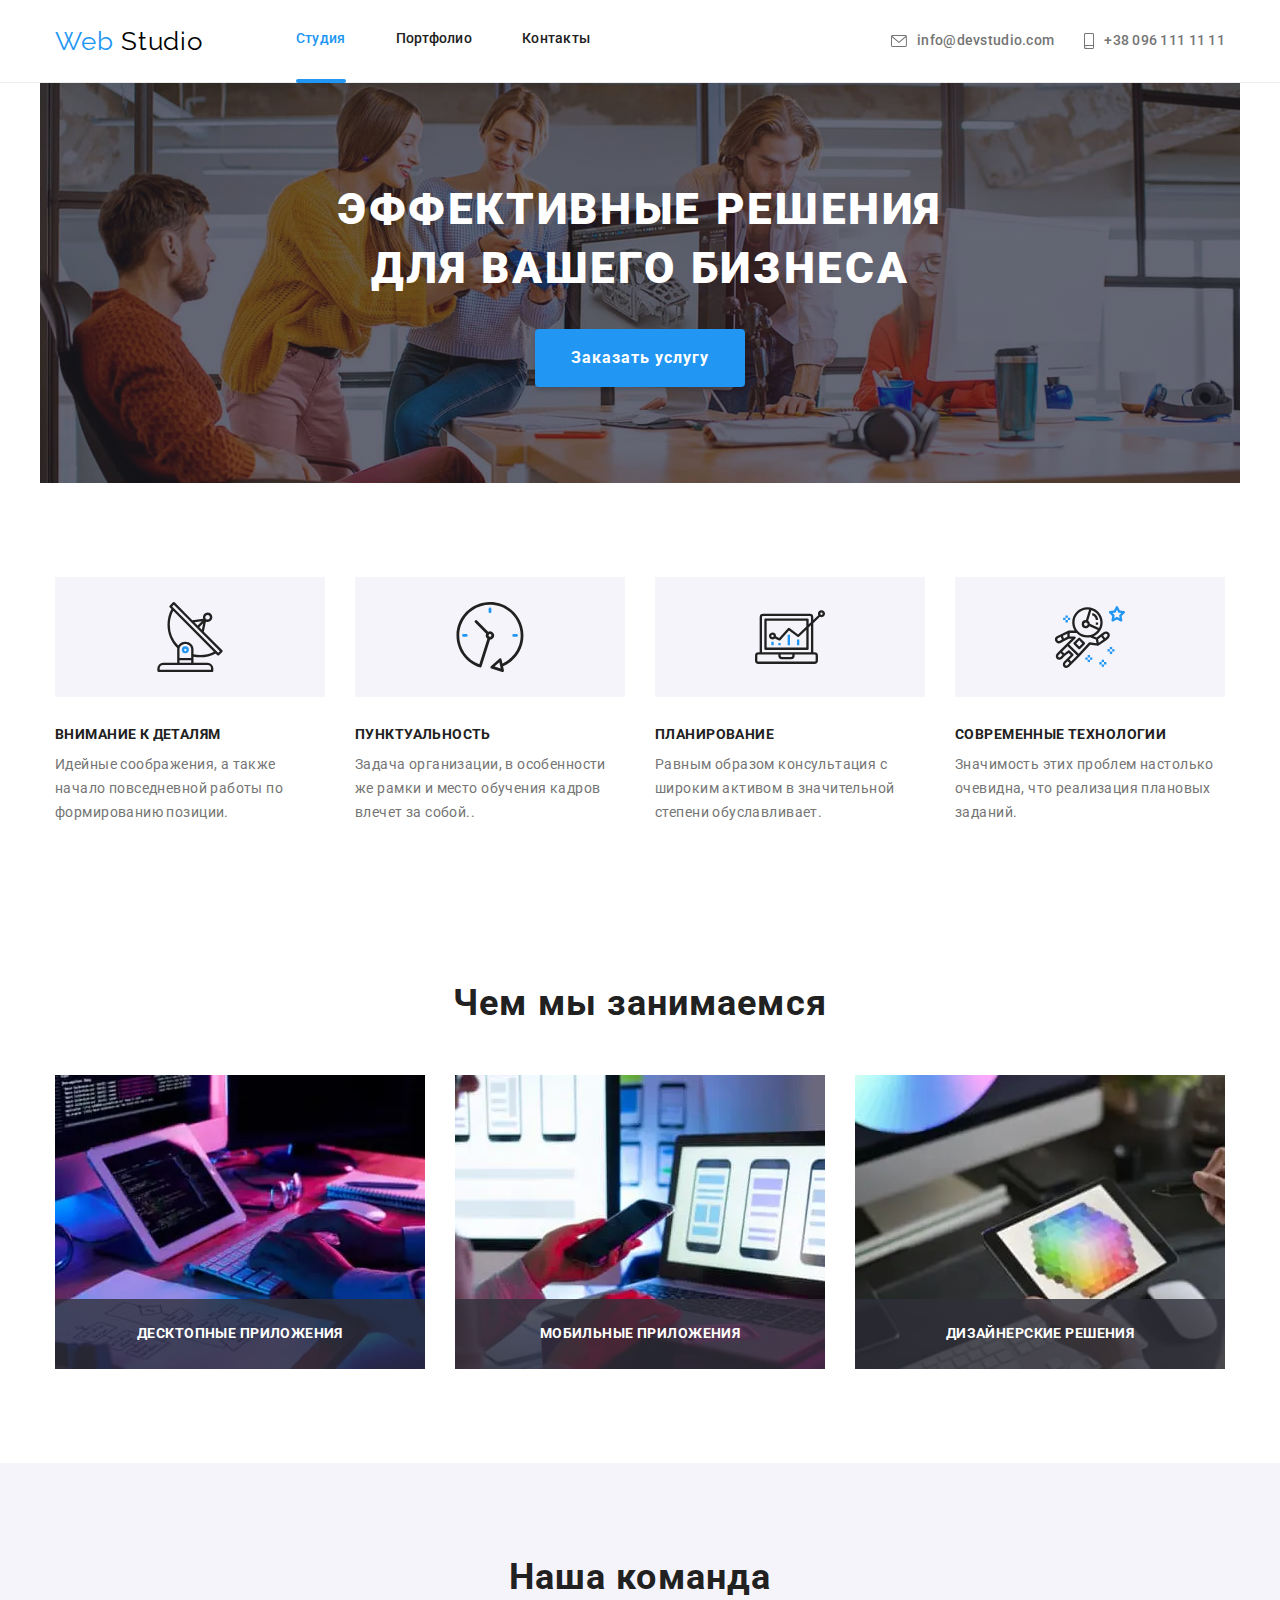
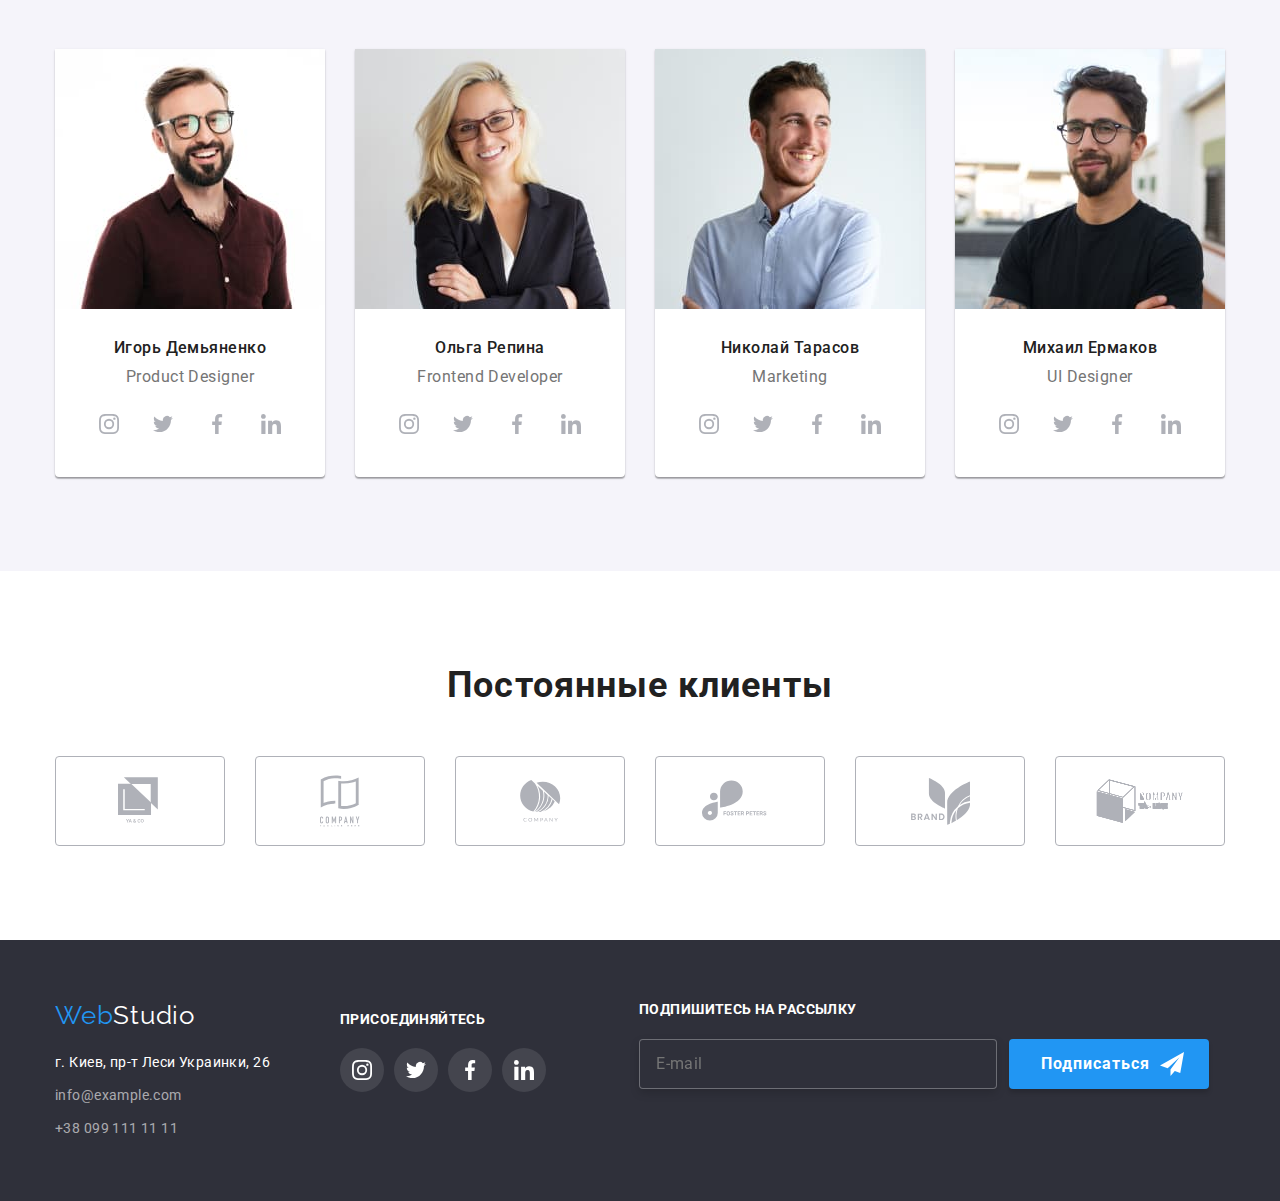
==== commit 1f203459: "mob menu" ====
--- a/index.html
+++ b/index.html
@@ -82,51 +82,71 @@
           </svg>
         </button>
       </div>
-      <div class="mobile-menu" id="menu-container" data-menu>
-        <div class="mobile-menu__container">
-          <ul class="list mobile-menu__list">
-            <li class="mobile-menu__item">
-              <a
-                class="link mobile-menu__link mobile-menu__current"
-                href="./index.html"
-                >Студия</a
-              >
-            </li>
-            <li class="mobile-menu__item">
-              <a class="link mobile-menu__link" href="./portfolio.html"
-                >Портфолио</a
-              >
-            </li>
-            <li class="mobile-menu__item">
-              <a class="link mobile-menu__link" href="">Контакты</a>
-            </li>
-          </ul>
-          <!--Контакти-->
-          <ul class="mobile-contacts list">
-            <li class="mobile-contacts__item item-icon">
-              <a
-                class="link mobile-contacts__link"
-                href="mailto:info@devstudio.com"
-              >
-                <svg class="menu-contacts__icon" width="16" height="12">
-                  <use href="./icon-images/sprite.svg#icon-envelope"></use>
-                </svg>
-                info@devstudio.com</a
-              >
-            </li>
-            <li class="mobile-contacts__item item-icon">
-              <a class="link mobile-contacts__link" href="tel:+380961111111">
-                <svg class="menu-contacts__icon" width="10" height="16">
-                  <use href="./icon-images/sprite.svg#icon-smartphone"></use>
-                </svg>
-                +38 096 111 11 11</a
-              >
-            </li>
-          </ul>
-        </div>
+    </header>
+    <!-- мобільне меню -->
+    <div class="mobile-menu" id="menu-container" data-menu>
+      <div class="mobile-menu__container">
+        <ul class="list mobile-menu__list">
+          <li class="mobile-menu__item list">
+            <a
+              class="link mobile-menu__link mobile-menu__current"
+              href="./index.html"
+              >Студия</a
+            >
+          </li>
+          <li class="mobile-menu__item list">
+            <a class="link mobile-menu__link" href="./portfolio.html"
+              >Портфолио</a
+            >
+          </li>
+          <li class="mobile-menu__item list">
+            <a class="link mobile-menu__link" href="">Контакты</a>
+          </li>
+        </ul>
+        <!--Контакти-->
+        <ul class="mobile-contacts list">
+          <li class="mobile-contacts__item item-icon">
+            <a class="link mobile-contacts__link-tel" href="tel:+380961111111">
+              +38 096 111 11 11</a
+            >
+          </li>
+          <li class="mobile-contacts__item item-icon">
+            <a
+              class="link mobile-contacts__link-mail"
+              href="mailto:info@devstudio.com"
+            >
+              info@devstudio.com</a
+            >
+          </li>
+        </ul>
+        <ul class="mobile-menu__social list">
+          <li class="mobile-menu__item-social">
+            <a
+              href="#"
+              class="link mobile-menu__social-link mobile-menu__social-between"
+              >Instagram</a
+            >
+          </li>
+          <li class="mobile-menu__item-social">
+            <a
+              href="#"
+              class="link mobile-menu__social-link mobile-menu__social-between"
+              >Twitter</a
+            >
+          </li>
+          <li class="mobile-menu__item-social">
+            <a
+              href="#"
+              class="link mobile-menu__social-link mobile-menu__social-between"
+              >Facebook</a
+            >
+          </li>
+          <li class="mobile-menu__item-social">
+            <a href="#" class="link mobile-menu__social-link">LinkedIn</a>
+          </li>
+        </ul>
       </div>
-    </header>
-
+    </div>
     <main>
       <!--Секція з фоном-->
 
@@ -957,7 +977,7 @@
         <form class="mailing footer__form">
           <div class="mailing__e-mail">
             <div class="mailing__sign">
-              <h3 class="ft-title footer__title">Подпишитесь на рассылку</h3>
+              <label for="sign" class="ft-title">Подпишитесь на рассылку</label>
               <input
                 class="mailing__input"
                 type="email"
--- a/css/main.min.css
+++ b/css/main.min.css
@@ -1,2 +1,2 @@
-:root{--main-body-cl: #ffff;--main-text-cl: #757575;--title-cl: #212121;--accent-cl: #2196f3;--dark-bg-cl: #2f303a;--address-text-cl: rgba(255, 255, 255, 0.6);--alt-footer-text-cl: rgba(255, 255, 255, 0.6);--light-bg-cl: #ffff;--section-cl: #f5f4fa;--logo-icon-cl: #afb1b8;--main-font: "Roboto", "sans-serif";--logo-text: "Raleway", "sans-serif";--timing-function: 250ms;--transition-function: cubic-bezier(0.4, 0, 0.2, 1)}html{-webkit-box-sizing:border-box;box-sizing:border-box}*,::before,::after{-webkit-box-sizing:inherit;box-sizing:inherit}h1,h2,h3{margin-top:0px;margin-bottom:0px}body{font-family:var(--main-font);font-size:16px;letter-spacing:0.03em;color:var(--main-text-cl);background:#ffffff}body.modal-open{overflow:hidden}img{display:block;max-width:100%;height:auto}.list{padding:0;margin:0;list-style:none}.visually-hidden{position:absolute !important;clip:rect(1px 1px 1px 1px);clip:rect(1px, 1px, 1px, 1px);padding:0 !important;border:0 !important;height:1px !important;width:1px !important;overflow:hidden}.is-hidden{opacity:0;pointer-events:none;visibility:hidden}.section{padding-top:60px;padding-bottom:60px}@media screen and (min-width: 1200px){.section{padding-top:94px;padding-bottom:94px}}.link{color:inherit;text-decoration:none;-webkit-transition-property:color;transition-property:color;-webkit-transition-duration:var(--timing-function);transition-duration:var(--timing-function);-webkit-transition-timing-function:var(--transition-function);transition-timing-function:var(--transition-function)}.link:hover,.link:focus{color:var(--accent-cl)}.centering{margin-left:auto;margin-right:auto}.container{padding-left:15px;padding-right:15px;margin-right:auto;margin-left:auto}@media screen and (min-width: 480px){.container{max-width:480px}}@media screen and (min-width: 768px){.container{max-width:768px}}@media screen and (min-width: 1200px){.container{max-width:1200px}}.backdrop{position:fixed;top:0;left:0;width:100%;height:100%;background-color:rgba(0,0,0,0.2);opacity:1;-webkit-transition:opacity 250ms cubic-bezier(0.4, 0, 0.2, 1);transition:opacity 250ms cubic-bezier(0.4, 0, 0.2, 1);overflow-y:scroll}@media screen and (max-width: 767.98px){.backdrop{padding:100px 15px}}.modal{position:relative;top:50%;left:50%;max-height:100vh;-webkit-transform:translate(-50%, -50%) scale(1);transform:translate(-50%, -50%) scale(1);-webkit-transition:-webkit-transform 250ms cubic-bezier(0.4, 0, 0.2, 1);transition:-webkit-transform 250ms cubic-bezier(0.4, 0, 0.2, 1);transition:transform 250ms cubic-bezier(0.4, 0, 0.2, 1);transition:transform 250ms cubic-bezier(0.4, 0, 0.2, 1), -webkit-transform 250ms cubic-bezier(0.4, 0, 0.2, 1);background-color:var(--light-bg-cl);-webkit-box-shadow:0px 1px 3px rgba(0,0,0,0.12),0px 1px 1px rgba(0,0,0,0.14),0px 2px 1px rgba(0,0,0,0.2);box-shadow:0px 1px 3px rgba(0,0,0,0.12),0px 1px 1px rgba(0,0,0,0.14),0px 2px 1px rgba(0,0,0,0.2);border-radius:4px}.is-hidden .modal{-webkit-transform:translate(-50%, -50%) scale(0.1);transform:translate(-50%, -50%) scale(0.1)}@media screen and (max-width: 1199.9px){.modal{max-width:450px;height:609px}}@media screen and (min-width: 1200px){.modal{width:528px;height:580px}}.modal__form-content{padding:40px 40px}.btn-close{display:-webkit-box;display:-ms-flexbox;display:flex;-webkit-box-align:center;-ms-flex-align:center;align-items:center;-webkit-box-pack:center;-ms-flex-pack:center;justify-content:center;position:absolute;top:0;right:0;width:30px;height:30px;margin:8px 8px;cursor:pointer;border-radius:50%;border:1px solid rgba(0,0,0,0.1)}.btn-close--bgcolor{background-color:var(--light-bg-cl)}.btn-close:hover .btn-close__icon,.btn-close:focus .btn-close__icon{fill:var(--accent-cl)}.btn-close__icon{width:18px;height:18px;fill:#000000;-webkit-transition-property:fill;transition-property:fill;-webkit-transition-duration:var(--timing-function);transition-duration:var(--timing-function);-webkit-transition-timing-function:var(--transition-function);transition-timing-function:var(--transition-function)}.form-content{background-color:#ffff}.form-content__title{font-weight:bold;font-size:20px;line-height:1.15;letter-spacing:0.03em;margin-bottom:12px;color:var(--title-cl)}@media screen and (max-width: 1199.9px){.form-content__title{text-align:center}}.form-content__field{margin-bottom:10px}.form-content__policy{margin-bottom:30px}.form-field{position:relative;display:-webkit-box;display:-ms-flexbox;display:flex;-webkit-box-orient:vertical;-webkit-box-direction:normal;-ms-flex-direction:column;flex-direction:column}.form-field:focus-within .form-field__icon{fill:var(--accent-cl)}.form-field__title{margin-bottom:4px;font-size:12px;line-height:1.16;letter-spacing:0.01em;color:var(--main-text-cl)}.form-field__input{padding-left:42px;border:1px solid rgba(33,33,33,0.2);border-radius:4px;height:40px}.form-field__input:valid:not(:placeholder-shown):focus{color:green;outline-color:var(--accent-cl)}.form-field__input:invalid:not(:placeholder-shown):focus{color:red;outline-color:var(--accent-cl)}.form-field__comment{resize:none;height:120px;border:1px solid rgba(33,33,33,0.2);border-radius:4px;padding:12px 16px}.form-field__comment:focus{outline-color:var(--accent-cl)}.form-field__comment::-webkit-input-placeholder{font-size:12px;line-height:1.16;letter-spacing:0.01em;color:rgba(117,117,117,0.5)}.form-field__comment:-ms-input-placeholder{font-size:12px;line-height:1.16;letter-spacing:0.01em;color:rgba(117,117,117,0.5)}.form-field__comment::-ms-input-placeholder{font-size:12px;line-height:1.16;letter-spacing:0.01em;color:rgba(117,117,117,0.5)}.form-field__comment::placeholder{font-size:12px;line-height:1.16;letter-spacing:0.01em;color:rgba(117,117,117,0.5)}.form-field__icon{position:absolute;bottom:11px;left:12px;width:18px;height:18px;fill:var(--title-cl);-webkit-transition-property:fill;transition-property:fill;-webkit-transition-duration:var(--timing-function);transition-duration:var(--timing-function);-webkit-transition-timing-function:var(--transition-function);transition-timing-function:var(--transition-function)}.form-action{display:-webkit-box;display:-ms-flexbox;display:flex;-webkit-box-orient:vertical;-webkit-box-direction:normal;-ms-flex-direction:column;flex-direction:column;-webkit-box-align:center;-ms-flex-align:center;align-items:center}.form-action__checkbox:checked+.form-action__label::before{background-color:var(--accent-cl);border:none;background-image:url(../icon-images/check.svg);background-repeat:no-repeat;background-position:center;background-size:contain;-webkit-transition-property:background-color;transition-property:background-color;-webkit-transition-duration:var(--timing-function);transition-duration:var(--timing-function);-webkit-transition-timing-function:var(--transition-function);transition-timing-function:var(--transition-function)}.form-action__link{color:var(--accent-cl)}.form-action__label{display:-webkit-box;display:-ms-flexbox;display:flex;-webkit-box-align:center;-ms-flex-align:center;align-items:center;font-size:14px;line-height:1.71;letter-spacing:0.03em;color:var(--main-text-cl)}@media screen and (max-width: 1199.9px){.form-action__label{font-size:12px;line-height:1.16}}.form-action__label::before{content:"";display:inline-block;margin-right:8px;width:16px;height:15px;border-radius:3px;border:1px solid black}.submit-btn{text-align:center;width:200px;height:50px;background-color:var(--accent-cl);-webkit-box-shadow:0px 4px 4px rgba(0,0,0,0.15);box-shadow:0px 4px 4px rgba(0,0,0,0.15);border-radius:4px;border:4px solid transparent;cursor:pointer;font-weight:bold;font-size:16px;line-height:1.87;letter-spacing:0.06em;color:var(--light-bg-cl)}.hero-header{position:relative}.hero-header--border{border-bottom:1px solid #ececec}.hero-header__nav{display:-webkit-box;display:-ms-flexbox;display:flex;-webkit-box-align:center;-ms-flex-align:center;align-items:center}@media screen and (max-width: 767.98px){.hero-header__nav{height:60px}}.hero-header__site-nav{margin-left:93px;padding-top:32px;padding-bottom:32px}@media screen and (max-width: 767.98px){.hero-header__site-nav{display:none}}.hero-header__menu-contacts{margin-left:auto}.logo{font-family:var(--logo-text);font-size:24px;line-height:1.19;letter-spacing:0.03em;text-decoration:none}@media screen and (min-width: 768px){.logo{font-size:26px}}.logo--black{color:#000000}.logo__cl{color:#2196f3}.menu{display:-webkit-box;display:-ms-flexbox;display:flex}.menu__item:not(:last-child){margin-right:50px}.menu__link{position:relative;bottom:3px;-webkit-transition-property:color;transition-property:color;-webkit-transition-duration:var(--timing-function);transition-duration:var(--timing-function);-webkit-transition-timing-function:var(--transition-function);transition-timing-function:var(--transition-function);font-family:var(--main-font);font-weight:500;font-size:14px;line-height:1.14;letter-spacing:0.02em;color:var(--title-cl)}.current{color:var(--accent-cl)}.current::after{background-color:var(--accent-cl);content:"";display:block;width:100%;height:4px;border-radius:2px;margin-top:32px;opacity:1;position:absolute;color:var(--accent-cl)}@media screen and (max-width: 767.98px){.menu-contacts{display:none}}@media screen and (min-width: 1200px){.menu-contacts{display:-webkit-box;display:-ms-flexbox;display:flex}}.menu-contacts__item{max-width:100%}@media screen and (max-width: 1199px){.menu-contacts__item:not(:first-child){margin-top:10px}}@media screen and (min-width: 1200px){.menu-contacts__item:not(:first-child){margin-left:30px}}.menu-contacts__icon{margin-right:10px;fill:var(--main-text-cl)}.menu-contacts__link{font-weight:500;font-size:14px;line-height:1.14;letter-spacing:0.02em;-webkit-transition-property:color;transition-property:color;-webkit-transition-duration:var(--timing-function);transition-duration:var(--timing-function);-webkit-transition-timing-function:var(--transition-function);transition-timing-function:var(--transition-function)}@media screen and (min-width: 1200px){.menu-contacts__link{display:-webkit-box;display:-ms-flexbox;display:flex;-webkit-box-pack:center;-ms-flex-pack:center;justify-content:center;-webkit-box-align:center;-ms-flex-align:center;align-items:center}}.menu-contacts__link:hover .menu-contacts__icon,.menu-contacts__link:focus .menu-contacts__icon{fill:currentColor}.menu-btn{margin-left:auto;margin-top:10px;margin-bottom:10px;width:40px;height:40px;display:-webkit-inline-box;display:-ms-inline-flexbox;display:inline-flex;-webkit-box-align:center;-ms-flex-align:center;align-items:center;border:none;background-color:transparent}@media screen and (min-width: 768px){.menu-btn{display:none}}.menu-btn .cross{display:none}.menu-btn.is-open .cross{display:block}.menu-btn.is-open .burgger{display:none}.menu-btn:hover .burgger,.menu-btn:focus .burgger{fill:var(--accent-cl)}.burgger{-webkit-transition-property:fill;transition-property:fill;-webkit-transition-duration:var(--timing-function);transition-duration:var(--timing-function);-webkit-transition-timing-function:var(--transition-function);transition-timing-function:var(--transition-function)}.cross{-webkit-transition-property:fill;transition-property:fill;-webkit-transition-duration:var(--timing-function);transition-duration:var(--timing-function);-webkit-transition-timing-function:var(--transition-function);transition-timing-function:var(--transition-function)}.menu-btn:hover .cross,.menu-btn:focus .cross{fill:var(--accent-cl)}.mobile-menu{position:absolute;top:100%;left:0;width:100%;text-align:center;background-color:#ffff;overflow-y:scroll;z-index:99;opacity:0;-webkit-transition:opacity 250ms cubic-bezier(0.4, 0, 0.2, 1);transition:opacity 250ms cubic-bezier(0.4, 0, 0.2, 1);pointer-events:none}.mobile-menu.is-open{opacity:1;pointer-events:auto}@media screen and (min-width: 480px){.mobile-menu.is-open{padding:48px 40px}}@media screen and (min-width: 1200px){.mobile-menu{display:none}}.mobile-menu__container{padding:60px 0px 60px 0px}.mobile-menu__list{display:-webkit-box;display:-ms-flexbox;display:flex;-webkit-box-orient:vertical;-webkit-box-direction:normal;-ms-flex-direction:column;flex-direction:column;-webkit-box-align:center;-ms-flex-align:center;align-items:center;margin-bottom:60px}.mobile-menu__item:not(:last-child){margin-bottom:40px}.mobile-menu__link{position:relative;bottom:3px;-webkit-transition-property:color;transition-property:color;-webkit-transition-duration:var(--timing-function);transition-duration:var(--timing-function);-webkit-transition-timing-function:var(--transition-function);transition-timing-function:var(--transition-function);font-family:var(--main-font);font-weight:500;font-size:18px;line-height:1.16;letter-spacing:0.02em;color:var(--title-cl)}.mobile-menu__current{color:var(--accent-cl)}.mobile-menu__current::after{background-color:var(--accent-cl);content:"";display:block;width:100%;height:4px;border-radius:2px;margin-top:8px;opacity:1;position:absolute;color:var(--accent-cl)}.mobile-contacts__link{font-weight:500;font-size:18px;line-height:1.16;letter-spacing:0.02em;color:var(--main-text-cl);-webkit-transition-property:color;transition-property:color;-webkit-transition-duration:var(--timing-function);transition-duration:var(--timing-function);-webkit-transition-timing-function:var(--transition-function);transition-timing-function:var(--transition-function)}@media screen and (max-width: 767px){.mobile-contacts__link:hover .menu-contacts__icon,.mobile-contacts__link:focus .menu-contacts__icon{fill:currentColor}}.mobile-contacts__item:not(:last-child){margin-bottom:16px}.hero-section{display:-webkit-box;display:-ms-flexbox;display:flex;-webkit-box-pack:center;-ms-flex-pack:center;justify-content:center;-webkit-box-align:center;-ms-flex-align:center;align-items:center;background-color:var(--dark-bg-cl);max-width:1200px;padding:118px 0px 118px}.hero-section__box{padding:200px 0px 200px}.hero-section__overlay{max-height:400px;background-image:-webkit-gradient(linear, left top, right top, from(rgba(47,48,58,0.4)), to(rgba(47,48,58,0.4))),url(/images/mobile/hero/hero@1x.jpg);background-image:linear-gradient(to right, rgba(47,48,58,0.4), rgba(47,48,58,0.4)),url(/images/mobile/hero/hero@1x.jpg);background-repeat:no-repeat;background-size:cover;background-position:center}@media screen and (min-width: 768px){.hero-section__overlay{background-image:-webkit-gradient(linear, left top, right top, from(rgba(47,48,58,0.4)), to(rgba(47,48,58,0.4))),url(/images/tablet/hero/hero@1x.jpg);background-image:linear-gradient(to right, rgba(47,48,58,0.4), rgba(47,48,58,0.4)),url(/images/tablet/hero/hero@1x.jpg)}}@media screen and (min-width: 1200px){.hero-section__overlay{height:600px;background-image:-webkit-gradient(linear, left top, right top, from(rgba(47,48,58,0.4)), to(rgba(47,48,58,0.4))),url(/images/desktop/hero/hero@1x.jpg);background-image:linear-gradient(to right, rgba(47,48,58,0.4), rgba(47,48,58,0.4)),url(/images/desktop/hero/hero@1x.jpg)}}@media screen and (min-device-pixel-ratio: 2) and (min-width: 768px), screen and (-webkit-min-device-pixel-ratio: 2) and (min-width: 768px), screen and (min-resolution: 192dpi) and (min-width: 768px), screen and (min-resolution: 2dppx) and (min-width: 768px){.hero-section__overlay{background-image:-webkit-gradient(linear, left top, right top, from(rgba(47,48,58,0.4)), to(rgba(47,48,58,0.4))),url(/images/tablet/hero/hero@2x.jpg);background-image:linear-gradient(to right, rgba(47,48,58,0.4), rgba(47,48,58,0.4)),url(/images/tablet/hero/hero@2x.jpg)}}@media screen and (min-device-pixel-ratio: 2) and (min-width: 1200px), screen and (-webkit-min-device-pixel-ratio: 2) and (min-width: 1200px), screen and (min-resolution: 192dpi) and (min-width: 1200px), screen and (min-resolution: 2dppx) and (min-width: 1200px){.hero-section__overlay{background-image:-webkit-gradient(linear, left top, right top, from(rgba(47,48,58,0.4)), to(rgba(47,48,58,0.4))),url(/images/desktop/hero/hero@2x.jpg);background-image:linear-gradient(to right, rgba(47,48,58,0.4), rgba(47,48,58,0.4)),url(/images/desktop/hero/hero@2x.jpg)}}.hero-section__title{margin-bottom:30px;color:var(--light-bg-cl);font-weight:900;font-size:26px;line-height:1.62;letter-spacing:0.06em;text-transform:uppercase}@media screen and (min-width: 1200px){.hero-section__title{font-size:44px;line-height:1.36}}.box{padding:0px;text-align:center;max-width:360px}@media screen and (min-width: 1200px){.box{max-width:696px}}.btn-hero{border:4px solid transparent;text-align:center;min-width:200px;border-radius:4px;-webkit-box-shadow:0px 4px 4px rgba(0,0,0,0.15);box-shadow:0px 4px 4px rgba(0,0,0,0.15)}.btn-hero__content{padding:10px 32px;font-family:var(--main-font);font-weight:700;font-size:16px;line-height:1.87;letter-spacing:0.06em;cursor:pointer;color:var(--light-bg-cl);background-color:var(--accent-cl)}.future-section__list{display:inline-block}@media screen and (min-width: 480px){.future-section__list{display:-webkit-box;display:-ms-flexbox;display:flex;-ms-flex-wrap:wrap;flex-wrap:wrap}}@media screen and (min-width: 768px){.future-section__list{margin-right:-30px;margin-bottom:-30px}}.future-section__item{width:100%}@media screen and (min-width: 768px){.future-section__item{margin-bottom:30px;margin-right:30px;width:calc((100% - 1 * 30px) / 2);max-width:354px}}@media screen and (min-width: 1200px){.future-section__item{margin:0px 30px 0px 0px;width:calc((100% - 3 * 30px) / 4);max-width:270px}}@media screen and (max-width: 767px){.future-section__item:not(:last-child){margin-bottom:30px}}.future-section__thumb{display:-webkit-box;display:-ms-flexbox;display:flex;-webkit-box-pack:center;-ms-flex-pack:center;justify-content:center;-webkit-box-align:center;-ms-flex-align:center;align-items:center;height:120px;margin-bottom:30px;background-color:var(--section-cl)}.future-section__subtitle{text-align:center;margin-bottom:10px;font-family:var(--main-font);font-weight:700;font-size:14px;line-height:1.14;letter-spacing:0.03em;text-transform:uppercase;color:var(--title-cl)}@media screen and (min-width: 1200px){.future-section__subtitle{text-align:start}}.future-section__content-st{font-family:var(--main-font);font-weight:400;font-size:14px;line-height:1.71;letter-spacing:0.03em;color:var(--main-text-cl)}@media screen and (min-width: 1200px){.future-section__content-st{margin:0px}}.title-st{text-align:center;margin-bottom:50px;font-family:var(--main-font);font-weight:700;font-size:28px;line-height:1.17;letter-spacing:0.03em;color:var(--title-cl)}@media screen and (min-width: 1200px){.title-st{font-family:var(--main-font);font-weight:700;font-size:36px;line-height:1.16}}.title-address{font-size:14px;line-height:1.71;letter-spacing:0.03em}.ft-title{font-family:var(--main-font);font-weight:700;font-size:14px;line-height:1.14;letter-spacing:0.03em;text-transform:uppercase;color:var(--light-bg-cl)}@media screen and (max-width: 1199px){.engaged{display:none}}.engaged__vector{display:-webkit-box;display:-ms-flexbox;display:flex;-ms-flex-wrap:wrap;flex-wrap:wrap}@media screen and (min-width: 1200px){.engaged__item:not(:last-child){margin:0px 30px 0px 0px;width:calc((100% - 3 * 30px) / 3);width:370px}}.engaged__img{display:-webkit-box;display:-ms-flexbox;display:flex;position:relative}.engaged__content{bottom:0;position:absolute;width:100%}.engaged__text{text-align:center;padding-top:27px;padding-bottom:27px;font-family:var(--main-font);font-weight:700;font-size:14px;line-height:1.14;letter-spacing:0.03em;text-transform:uppercase}.engaged__text--color{color:var(--light-bg-cl);background-color:rgba(47,48,58,0.8)}.team--bgcolor{background-color:var(--section-cl)}@media screen and (min-width: 768px){.team__card-list{display:-webkit-box;display:-ms-flexbox;display:flex;-ms-flex-wrap:wrap;flex-wrap:wrap;margin-right:-30px;margin-bottom:-30px}}@media screen and (min-width: 1200px){.team__card-list{display:-webkit-box;display:-ms-flexbox;display:flex;-ms-flex-wrap:wrap;flex-wrap:wrap}}@media screen and (min-width: 768px){.team__indent{-ms-flex-preferred-size:calc((100% - 30px * 2) / 2);flex-basis:calc((100% - 30px * 2) / 2);margin-right:30px;margin-bottom:30px}}@media screen and (max-width: 767.99px){.team__indent:not(:last-child){margin-bottom:30px}}@media screen and (max-width: 767.99px) and (min-width: 1200px){.team__indent{margin:0px 30px 0px 0px;width:calc((100% - 3 * 30px) - 4);width:270px}}.card-block{text-align:center;padding-bottom:24px;max-width:450px;max-height:622px;background-color:var(--light-bg-cl);border-radius:0px 0px 4px 4px;-webkit-box-shadow:0px 1px 3px rgba(0,0,0,0.12),0px 1px 1px rgba(0,0,0,0.14),0px 2px 1px rgba(0,0,0,0.2);box-shadow:0px 1px 3px rgba(0,0,0,0.12),0px 1px 1px rgba(0,0,0,0.14),0px 2px 1px rgba(0,0,0,0.2)}@media screen and (min-width: 768px){.card-block{max-width:354px;height:536px}}@media screen and (min-width: 1200px){.card-block{height:428px;max-width:270px}}.card-block__title{margin-bottom:10px;font-family:var(--main-font);font-weight:500;font-size:16px;line-height:1.18;letter-spacing:0.03em;color:var(--title-cl)}.card-block__content{padding-top:30px;margin-bottom:16px}.card-block__post{margin-top:0px;margin-bottom:0px;font-family:var(--main-font);font-weight:400;font-size:16px;line-height:1.18;letter-spacing:0.03em;color:var(--main-text-cl)}.social-icons{display:-webkit-inline-box;display:-ms-inline-flexbox;display:inline-flex;margin-right:auto;margin-left:auto}.social-icons__item:not(:last-child){margin-right:10px}.social-icons__link{display:-webkit-box;display:-ms-flexbox;display:flex;-webkit-box-align:center;-ms-flex-align:center;align-items:center;-webkit-box-pack:center;-ms-flex-pack:center;justify-content:center;width:44px;height:44px;border-radius:50%;-webkit-transition-property:background-color;transition-property:background-color;-webkit-transition-duration:var(--timing-function);transition-duration:var(--timing-function);-webkit-transition-timing-function:var(--transition-function);transition-timing-function:var(--transition-function)}.social-icons__link--bgcolor{background:rgba(255,255,255,0.1)}.social-icons__link:hover,.social-icons__link:focus{background-color:var(--accent-cl)}.social-icons__link:hover .social-icons__svg,.social-icons__link:focus .social-icons__svg{fill:var(--light-bg-cl)}.social-icons__svg{fill:var(--logo-icon-cl);-webkit-transition-property:fill;transition-property:fill;-webkit-transition-duration:var(--timing-function);transition-duration:var(--timing-function);-webkit-transition-timing-function:var(--transition-function);transition-timing-function:var(--transition-function)}.social-icons__svg--fill{fill:var(--light-bg-cl)}.clients--bgcolor{background-color:var(--main-body-cl)}.clients__list{display:-webkit-box;display:-ms-flexbox;display:flex;-ms-flex-wrap:wrap;flex-wrap:wrap;-webkit-box-align:center;-ms-flex-align:center;align-items:center;-webkit-box-pack:center;-ms-flex-pack:center;justify-content:center}@media screen and (max-width: 479.98px){.clients__list{-webkit-box-orient:vertical;-webkit-box-direction:normal;-ms-flex-direction:column;flex-direction:column}}@media screen and (min-width: 480px){.clients__list{margin:-15px}}@media screen and (min-width: 1200px){.clients__list{margin:0px}}@media screen and (min-width: 480px){.clients__item{margin:15px;width:calc((100% - 5 * 30px) / 6);width:210px}}@media screen and (min-width: 1200px){.clients__item{width:170px;margin:0px}}@media screen and (max-width: 479.98px){.clients__item:not(:last-child){margin-bottom:30px}}@media screen and (min-width: 1200px){.clients__item:not(:last-child){margin:0px 30px 0px 0px;width:calc((100% - 5 * 30px) / 6);width:170px}}.clients__link{display:-webkit-box;display:-ms-flexbox;display:flex;-webkit-box-align:center;-ms-flex-align:center;align-items:center;-webkit-box-pack:center;-ms-flex-pack:center;justify-content:center;width:210px;height:90px;border:1px solid #afb1b8;-webkit-box-sizing:border-box;box-sizing:border-box;border-radius:4px;-webkit-transition-property:border-color;transition-property:border-color;-webkit-transition-duration:var(--timing-function);transition-duration:var(--timing-function);-webkit-transition-timing-function:var(--transition-function);transition-timing-function:var(--transition-function)}@media screen and (min-width: 1200px){.clients__link{width:170px}}.clients__link:hover .clients__svg,.clients__link:focus .clients__svg{fill:var(--accent-cl)}.clients__link:hover,.clients__link:focus{border-color:var(--accent-cl)}.clients__svg{fill:var(--logo-icon-cl);-webkit-transition-property:fill;transition-property:fill;-webkit-transition-duration:var(--timing-function);transition-duration:var(--timing-function);-webkit-transition-timing-function:var(--transition-function);transition-timing-function:var(--transition-function)}.btn{padding:6px 22px;height:38px;border:transparent;border-radius:4px;font-weight:500;font-size:16px;line-height:1.62;letter-spacing:0.03em;color:var(--title-cl);-webkit-transition-property:background-color, color;transition-property:background-color, color;-webkit-transition-duration:var(--timing-function);transition-duration:var(--timing-function);-webkit-transition-timing-function:var(--transition-function);transition-timing-function:var(--transition-function)}.btn--bgcolor{background-color:var(--section-cl)}.btn:hover,.btn:focus{cursor:pointer;background-color:var(--accent-cl);color:#ffffff;-webkit-box-shadow:0px 3px 1px rgba(0,0,0,0.1),0px 1px 2px rgba(0,0,0,0.08),0px 2px 2px rgba(0,0,0,0.12);box-shadow:0px 3px 1px rgba(0,0,0,0.1),0px 1px 2px rgba(0,0,0,0.08),0px 2px 2px rgba(0,0,0,0.12)}.projects__filter{display:-webkit-box;display:-ms-flexbox;display:flex;-ms-flex-wrap:wrap;flex-wrap:wrap;margin-bottom:40px}@media screen and (min-width: 768px){.projects__filter{-webkit-box-pack:center;-ms-flex-pack:center;justify-content:center;margin-bottom:30px}}@media screen and (min-width: 1200px){.projects__filter{-webkit-box-pack:center;-ms-flex-pack:center;justify-content:center;margin-bottom:50px}}.projects__btn:nth-child(-n+3){margin-bottom:10px}.projects__btn:not(:last-child){margin-right:8px}@media screen and (min-width: 1200px){.projects__btn:not(:last-child){margin-bottom:0px}}.projects__list{display:-webkit-box;display:-ms-flexbox;display:flex;-ms-flex-wrap:wrap;flex-wrap:wrap}@media screen and (min-width: 768px){.projects__list{margin-right:-30px;margin-bottom:-30px}}@media screen and (min-width: 1200px){.projects__list{margin:-15px}}@media screen and (max-width: 767px){.projects__item{margin-right:auto;margin-left:auto}}@media screen and (min-width: 768px){.projects__item{margin-right:30px;margin-bottom:30px;width:calc((100% - 30px * 2) / 2)}}@media screen and (min-width: 1200px){.projects__item{margin:15px;width:calc((100% - 3 * 15px) / 3);width:370px}.projects__item:nth-last-child(-n+3){margin-bottom:0px}}@media screen and (max-width: 767px){.projects__item:not(:last-child){margin-bottom:30px}}.card{cursor:pointer}@media screen and (max-width: 767px){.card{width:450px}}@media screen and (min-width: 768px){.card{width:354px}}@media screen and (min-width: 1200px){.card{width:370px}}.card:hover,.card:focus{-webkit-box-shadow:0px 1px 1px rgba(0,0,0,0.12),0px 4px 4px rgba(0,0,0,0.06),1px 4px 6px rgba(0,0,0,0.16);box-shadow:0px 1px 1px rgba(0,0,0,0.12),0px 4px 4px rgba(0,0,0,0.06),1px 4px 6px rgba(0,0,0,0.16)}.card__thumb{position:relative;display:-webkit-inline-box;display:-ms-inline-flexbox;display:inline-flex;-webkit-box-align:center;-ms-flex-align:center;align-items:center;overflow:hidden}.card__overlay{position:absolute;top:0;left:0;width:100%;height:100%;background-color:rgba(33,150,243,0.9);-webkit-transform:translateY(100%);transform:translateY(100%);-webkit-transition:-webkit-transform 250ms cubic-bezier(0.4, 0, 0.2, 1);transition:-webkit-transform 250ms cubic-bezier(0.4, 0, 0.2, 1);transition:transform 250ms cubic-bezier(0.4, 0, 0.2, 1);transition:transform 250ms cubic-bezier(0.4, 0, 0.2, 1), -webkit-transform 250ms cubic-bezier(0.4, 0, 0.2, 1)}.card__set:hover .card__overlay{-webkit-transform:translateY(0);transform:translateY(0)}.card__action{position:absolute;width:322px;height:168px;top:50%;left:50%;-webkit-transform:translate(-50%, -50%);transform:translate(-50%, -50%)}.card__description{padding:20px 24px;border:1px solid #eeee;border-top:none}.card__title{margin-bottom:4px;font-family:var(--main-font);font-weight:700;line-height:2;font-size:18px;letter-spacing:0.06em;color:var(--title-cl)}.card__hover{position:absolute;font-size:18px;line-height:1.56;letter-spacing:0.03em;opacity:1;color:#ffffff}.footer{text-align:center}.footer--bgcolor{background:var(--dark-bg-cl)}@media screen and (min-width: 1200px){.footer{text-align:start}}.footer__meta{padding-top:60px;padding-bottom:60px}@media screen and (min-width: 1200px){.footer__flex{display:-webkit-box;display:-ms-flexbox;display:flex}}@media screen and (min-width: 768px){.footer__info{display:-webkit-box;display:-ms-flexbox;display:flex;-webkit-box-align:baseline;-ms-flex-align:baseline;align-items:baseline;-webkit-box-pack:center;-ms-flex-pack:center;justify-content:center;margin-bottom:60px}}.footer__logo{display:block;margin-bottom:20px;color:var(--light-bg-cl);text-decoration:none}@media screen and (max-width: 767.98px){.footer__icons{margin-bottom:60px}}@media screen and (min-width: 768px){.footer__icons{margin-left:165px}}@media screen and (min-width: 1200px){.footer__icons{margin-left:70px}}.footer__title{margin-bottom:20px}@media screen and (min-width: 1200px){.footer__form{margin-left:93px}}.address{font-style:inherit}@media screen and (max-width: 767.98px){.address{margin-bottom:60px}}.address__location{color:var(--light-bg-cl)}.address__contacts{color:var(--alt-footer-text-cl)}.address__list .address__item:not(:last-child){margin-bottom:9px}.mailing::-webkit-input-placeholder{font-size:16px;line-height:1.25;letter-spacing:0.03em;color:rgba(255,255,255,0.6)}.mailing:-ms-input-placeholder{font-size:16px;line-height:1.25;letter-spacing:0.03em;color:rgba(255,255,255,0.6)}.mailing::-ms-input-placeholder{font-size:16px;line-height:1.25;letter-spacing:0.03em;color:rgba(255,255,255,0.6)}.mailing::placeholder{font-size:16px;line-height:1.25;letter-spacing:0.03em;color:rgba(255,255,255,0.6)}.mailing__e-mail{text-align:center}@media screen and (min-width: 1200px){.mailing__e-mail{display:-webkit-box;display:-ms-flexbox;display:flex;-webkit-box-align:end;-ms-flex-align:end;align-items:flex-end;text-align:start;width:570px}}.mailing__input{width:100%;height:50px;padding-left:16px;border:1px solid rgba(255,255,255,0.3);-webkit-filter:drop-shadow(0px 4px 4px rgba(0,0,0,0.15));filter:drop-shadow(0px 4px 4px rgba(0,0,0,0.15));border-radius:4px;background-color:var(--dark-bg-cl);font-size:16px;line-height:1.25;letter-spacing:0.03em;color:rgba(255,255,255,0.6)}@media screen and (min-width: 768px){.mailing__input{width:450px}}@media screen and (max-width: 1199.9px){.mailing__input{margin-bottom:20px}}@media screen and (min-width: 1200px){.mailing__input{width:358px}}.mailing__input:valid:not(:placeholder-shown){color:green;border-color:green}.mailing__input:invalid:not(:placeholder-shown){border-color:red}.btn-sign{margin-left:12px;position:relative}.btn-sign__content{text-align:start;width:200px;height:50px;padding-right:29px;padding-top:10px;padding-bottom:10px;cursor:pointer;background-color:var(--accent-cl);-webkit-box-shadow:0px 4px 4px rgba(0,0,0,0.15);box-shadow:0px 4px 4px rgba(0,0,0,0.15);border-radius:4px;border:transparent;cursor:pointer;padding:10px 32px;font-weight:bold;font-size:16px;line-height:1.87;letter-spacing:0.06em;color:var(--light-bg-cl)}.btn-sign__icon{width:24px;height:24px;margin-left:10px;fill:var(--light-bg-cl);position:absolute;top:50%;-webkit-transform:translateY(-50%);transform:translateY(-50%)}
+:root{--main-body-cl: #ffff;--main-text-cl: #757575;--title-cl: #212121;--accent-cl: #2196f3;--dark-bg-cl: #2f303a;--address-text-cl: rgba(255, 255, 255, 0.6);--alt-footer-text-cl: rgba(255, 255, 255, 0.6);--light-bg-cl: #ffff;--section-cl: #f5f4fa;--logo-icon-cl: #afb1b8;--main-font: "Roboto", "sans-serif";--logo-text: "Raleway", "sans-serif";--timing-function: 250ms;--transition-function: cubic-bezier(0.4, 0, 0.2, 1)}html{-webkit-box-sizing:border-box;box-sizing:border-box}*,::before,::after{-webkit-box-sizing:inherit;box-sizing:inherit}h1,h2,h3{margin-top:0px;margin-bottom:0px}body{font-family:var(--main-font);font-size:16px;letter-spacing:0.03em;color:var(--main-text-cl);background:#ffffff}body.modal-open{overflow:hidden}img{display:block;max-width:100%;height:auto}.list{padding:0;margin:0;list-style:none}.visually-hidden{position:absolute !important;clip:rect(1px 1px 1px 1px);clip:rect(1px, 1px, 1px, 1px);padding:0 !important;border:0 !important;height:1px !important;width:1px !important;overflow:hidden}.is-hidden{opacity:0;pointer-events:none;visibility:hidden}.section{padding-top:60px;padding-bottom:60px}@media screen and (min-width: 1200px){.section{padding-top:94px;padding-bottom:94px}}.link{color:inherit;text-decoration:none;-webkit-transition-property:color;transition-property:color;-webkit-transition-duration:var(--timing-function);transition-duration:var(--timing-function);-webkit-transition-timing-function:var(--transition-function);transition-timing-function:var(--transition-function)}.link:hover,.link:focus{color:var(--accent-cl)}.centering{margin-left:auto;margin-right:auto}.container{padding-left:15px;padding-right:15px;margin-right:auto;margin-left:auto}@media screen and (min-width: 480px){.container{max-width:480px}}@media screen and (min-width: 768px){.container{max-width:768px}}@media screen and (min-width: 1200px){.container{max-width:1200px}}.backdrop{position:fixed;top:0;left:0;width:100%;height:100%;background-color:rgba(0,0,0,0.2);opacity:1;-webkit-transition:opacity 250ms cubic-bezier(0.4, 0, 0.2, 1);transition:opacity 250ms cubic-bezier(0.4, 0, 0.2, 1);overflow-y:scroll}@media screen and (max-width: 767.98px){.backdrop{padding:100px 15px}}.modal{position:relative;top:50%;left:50%;max-height:100vh;-webkit-transform:translate(-50%, -50%) scale(1);transform:translate(-50%, -50%) scale(1);-webkit-transition:-webkit-transform 250ms cubic-bezier(0.4, 0, 0.2, 1);transition:-webkit-transform 250ms cubic-bezier(0.4, 0, 0.2, 1);transition:transform 250ms cubic-bezier(0.4, 0, 0.2, 1);transition:transform 250ms cubic-bezier(0.4, 0, 0.2, 1), -webkit-transform 250ms cubic-bezier(0.4, 0, 0.2, 1);background-color:var(--light-bg-cl);-webkit-box-shadow:0px 1px 3px rgba(0,0,0,0.12),0px 1px 1px rgba(0,0,0,0.14),0px 2px 1px rgba(0,0,0,0.2);box-shadow:0px 1px 3px rgba(0,0,0,0.12),0px 1px 1px rgba(0,0,0,0.14),0px 2px 1px rgba(0,0,0,0.2);border-radius:4px}.is-hidden .modal{-webkit-transform:translate(-50%, -50%) scale(0.1);transform:translate(-50%, -50%) scale(0.1)}@media screen and (max-width: 1199.9px){.modal{max-width:450px;height:609px}}@media screen and (min-width: 1200px){.modal{width:528px;height:580px}}.modal__form-content{padding:40px 40px}.btn-close{display:-webkit-box;display:-ms-flexbox;display:flex;-webkit-box-align:center;-ms-flex-align:center;align-items:center;-webkit-box-pack:center;-ms-flex-pack:center;justify-content:center;position:absolute;top:0;right:0;width:30px;height:30px;margin:8px 8px;cursor:pointer;border-radius:50%;border:1px solid rgba(0,0,0,0.1)}.btn-close--bgcolor{background-color:var(--light-bg-cl)}.btn-close:hover .btn-close__icon,.btn-close:focus .btn-close__icon{fill:var(--accent-cl)}.btn-close__icon{width:18px;height:18px;fill:#000000;-webkit-transition-property:fill;transition-property:fill;-webkit-transition-duration:var(--timing-function);transition-duration:var(--timing-function);-webkit-transition-timing-function:var(--transition-function);transition-timing-function:var(--transition-function)}.form-content{background-color:#ffff}.form-content__title{font-weight:bold;font-size:20px;line-height:1.15;letter-spacing:0.03em;margin-bottom:12px;color:var(--title-cl)}@media screen and (max-width: 1199.9px){.form-content__title{text-align:center}}.form-content__field{margin-bottom:10px}.form-content__policy{margin-bottom:30px}.form-field{position:relative;display:-webkit-box;display:-ms-flexbox;display:flex;-webkit-box-orient:vertical;-webkit-box-direction:normal;-ms-flex-direction:column;flex-direction:column}.form-field:focus-within .form-field__icon{fill:var(--accent-cl)}.form-field__title{margin-bottom:4px;font-size:12px;line-height:1.16;letter-spacing:0.01em;color:var(--main-text-cl)}.form-field__input{padding-left:42px;border:1px solid rgba(33,33,33,0.2);border-radius:4px;height:40px}.form-field__input:valid:not(:placeholder-shown):focus{color:green;outline-color:var(--accent-cl)}.form-field__input:invalid:not(:placeholder-shown):focus{color:red;outline-color:var(--accent-cl)}.form-field__comment{resize:none;height:120px;border:1px solid rgba(33,33,33,0.2);border-radius:4px;padding:12px 16px}.form-field__comment:focus{outline-color:var(--accent-cl)}.form-field__comment::-webkit-input-placeholder{font-size:12px;line-height:1.16;letter-spacing:0.01em;color:rgba(117,117,117,0.5)}.form-field__comment:-ms-input-placeholder{font-size:12px;line-height:1.16;letter-spacing:0.01em;color:rgba(117,117,117,0.5)}.form-field__comment::-ms-input-placeholder{font-size:12px;line-height:1.16;letter-spacing:0.01em;color:rgba(117,117,117,0.5)}.form-field__comment::placeholder{font-size:12px;line-height:1.16;letter-spacing:0.01em;color:rgba(117,117,117,0.5)}.form-field__icon{position:absolute;bottom:11px;left:12px;width:18px;height:18px;fill:var(--title-cl);-webkit-transition-property:fill;transition-property:fill;-webkit-transition-duration:var(--timing-function);transition-duration:var(--timing-function);-webkit-transition-timing-function:var(--transition-function);transition-timing-function:var(--transition-function)}.form-action{display:-webkit-box;display:-ms-flexbox;display:flex;-webkit-box-orient:vertical;-webkit-box-direction:normal;-ms-flex-direction:column;flex-direction:column;-webkit-box-align:center;-ms-flex-align:center;align-items:center}.form-action__checkbox:checked+.form-action__label::before{background-color:var(--accent-cl);border:none;background-image:url(../icon-images/check.svg);background-repeat:no-repeat;background-position:center;background-size:contain;-webkit-transition-property:background-color;transition-property:background-color;-webkit-transition-duration:var(--timing-function);transition-duration:var(--timing-function);-webkit-transition-timing-function:var(--transition-function);transition-timing-function:var(--transition-function)}.form-action__link{color:var(--accent-cl)}.form-action__label{display:-webkit-box;display:-ms-flexbox;display:flex;-webkit-box-align:center;-ms-flex-align:center;align-items:center;font-size:14px;line-height:1.71;letter-spacing:0.03em;color:var(--main-text-cl)}@media screen and (max-width: 1199.9px){.form-action__label{font-size:12px;line-height:1.16}}.form-action__label::before{content:"";display:inline-block;margin-right:8px;width:16px;height:15px;border-radius:3px;border:1px solid black}.submit-btn{text-align:center;width:200px;height:50px;background-color:var(--accent-cl);-webkit-box-shadow:0px 4px 4px rgba(0,0,0,0.15);box-shadow:0px 4px 4px rgba(0,0,0,0.15);border-radius:4px;border:4px solid transparent;cursor:pointer;font-weight:bold;font-size:16px;line-height:1.87;letter-spacing:0.06em;color:var(--light-bg-cl)}.hero-header{position:relative}.hero-header--border{border-bottom:1px solid #ececec}.hero-header__nav{display:-webkit-box;display:-ms-flexbox;display:flex;-webkit-box-align:center;-ms-flex-align:center;align-items:center}@media screen and (max-width: 767.98px){.hero-header__nav{height:60px}}.hero-header__site-nav{margin-left:93px;padding-top:32px;padding-bottom:32px}@media screen and (max-width: 767.98px){.hero-header__site-nav{display:none}}.hero-header__menu-contacts{margin-left:auto}.logo{font-family:var(--logo-text);font-size:24px;line-height:1.19;letter-spacing:0.03em;text-decoration:none}@media screen and (min-width: 768px){.logo{font-size:26px}}.logo--black{color:#000000}.logo__cl{color:#2196f3}.menu{display:-webkit-box;display:-ms-flexbox;display:flex}.menu__item:not(:last-child){margin-right:50px}.menu__link{position:relative;bottom:3px;-webkit-transition-property:color;transition-property:color;-webkit-transition-duration:var(--timing-function);transition-duration:var(--timing-function);-webkit-transition-timing-function:var(--transition-function);transition-timing-function:var(--transition-function);font-family:var(--main-font);font-weight:500;font-size:14px;line-height:1.14;letter-spacing:0.02em;color:var(--title-cl)}.current{color:var(--accent-cl)}.current::after{background-color:var(--accent-cl);content:"";display:block;width:100%;height:4px;border-radius:2px;margin-top:32px;opacity:1;position:absolute;color:var(--accent-cl)}@media screen and (max-width: 767.98px){.menu-contacts{display:none}}@media screen and (min-width: 1200px){.menu-contacts{display:-webkit-box;display:-ms-flexbox;display:flex}}.menu-contacts__item{max-width:100%}@media screen and (max-width: 1199px){.menu-contacts__item:not(:first-child){margin-top:10px}}@media screen and (min-width: 1200px){.menu-contacts__item:not(:first-child){margin-left:30px}}.menu-contacts__icon{margin-right:10px;fill:var(--main-text-cl)}.menu-contacts__link{font-weight:500;font-size:14px;line-height:1.14;letter-spacing:0.02em;-webkit-transition-property:color;transition-property:color;-webkit-transition-duration:var(--timing-function);transition-duration:var(--timing-function);-webkit-transition-timing-function:var(--transition-function);transition-timing-function:var(--transition-function)}@media screen and (min-width: 1200px){.menu-contacts__link{display:-webkit-box;display:-ms-flexbox;display:flex;-webkit-box-pack:center;-ms-flex-pack:center;justify-content:center;-webkit-box-align:center;-ms-flex-align:center;align-items:center}}.menu-contacts__link:hover .menu-contacts__icon,.menu-contacts__link:focus .menu-contacts__icon{fill:currentColor}.menu-btn{margin-left:auto;margin-top:10px;margin-bottom:10px;width:40px;height:40px;display:-webkit-inline-box;display:-ms-inline-flexbox;display:inline-flex;-webkit-box-align:center;-ms-flex-align:center;align-items:center;border:none;background-color:transparent;z-index:100}@media screen and (min-width: 768px){.menu-btn{display:none}}.menu-btn .cross{display:none}.menu-btn.is-open .cross{display:block}.menu-btn.is-open .burgger{display:none}.menu-btn:hover .burgger,.menu-btn:focus .burgger{fill:var(--accent-cl)}.burgger{-webkit-transition-property:fill;transition-property:fill;-webkit-transition-duration:var(--timing-function);transition-duration:var(--timing-function);-webkit-transition-timing-function:var(--transition-function);transition-timing-function:var(--transition-function)}.cross{-webkit-transition-property:fill;transition-property:fill;-webkit-transition-duration:var(--timing-function);transition-duration:var(--timing-function);-webkit-transition-timing-function:var(--transition-function);transition-timing-function:var(--transition-function)}.menu-btn:hover .cross,.menu-btn:focus .cross{fill:var(--accent-cl)}.mobile-menu{position:absolute;top:0;left:0;width:100%;background-color:#ffff;overflow-y:scroll;z-index:99;opacity:0;-webkit-transition:opacity 250ms cubic-bezier(0.4, 0, 0.2, 1);transition:opacity 250ms cubic-bezier(0.4, 0, 0.2, 1);pointer-events:none;overflow-y:scroll}@media screen and (max-width: 480px){.mobile-menu.is-open{opacity:1;pointer-events:auto}}@media screen and (max-width: 480px){.mobile-menu.is-open{padding:48px 40px}}@media screen and (min-width: 1200px){.mobile-menu{display:none}}.mobile-menu__list{display:-webkit-box;display:-ms-flexbox;display:flex;-webkit-box-orient:vertical;-webkit-box-direction:normal;-ms-flex-direction:column;flex-direction:column;margin-bottom:302px}.mobile-menu__item:not(:last-child){margin-bottom:32px}.mobile-menu__link{font-weight:500;font-size:40px;line-height:1.17;letter-spacing:0.02em;color:var(--title-cl)}.mobile-contacts__link-tel{-webkit-transition-property:color;transition-property:color;-webkit-transition-duration:var(--timing-function);transition-duration:var(--timing-function);-webkit-transition-timing-function:var(--transition-function);transition-timing-function:var(--transition-function);font-weight:500;font-size:40px;line-height:1.17;letter-spacing:0.02em;color:var(--accent-cl)}.mobile-contacts__link-mail{font-weight:500;font-size:24px;line-height:1.16;letter-spacing:0.02em;color:var(--title-cl);color:var(--main-text-cl)}.mobile-menu__current{color:var(--accent-cl)}.mobile-contacts{margin-bottom:64px}.mobile-contacts__item:not(:last-child){margin-bottom:32px}.mobile-menu__social{display:-webkit-box;display:-ms-flexbox;display:flex}.mobile-menu__social-link{font-weight:500;font-size:18px;line-height:1.22;letter-spacing:0.02em;color:var(--accent-cl)}.mobile-menu__social-between::after{content:"";width:22px;height:0px;left:135px;top:726px;margin:0 10px 0 10px;border:1px solid rgba(33,33,33,0.2);-webkit-transform:rotate(90deg);transform:rotate(90deg)}.hero-section{display:-webkit-box;display:-ms-flexbox;display:flex;-webkit-box-pack:center;-ms-flex-pack:center;justify-content:center;-webkit-box-align:center;-ms-flex-align:center;align-items:center;background-color:var(--dark-bg-cl);max-width:1200px;padding:118px 0px 118px}.hero-section__box{padding:200px 0px 200px}.hero-section__overlay{max-height:400px;background-image:-webkit-gradient(linear, left top, right top, from(rgba(47,48,58,0.4)), to(rgba(47,48,58,0.4))),url(../images/mobile/hero/hero@1x.jpg);background-image:linear-gradient(to right, rgba(47,48,58,0.4), rgba(47,48,58,0.4)),url(../images/mobile/hero/hero@1x.jpg);background-repeat:no-repeat;background-size:cover;background-position:center}@media screen and (min-width: 768px){.hero-section__overlay{background-image:-webkit-gradient(linear, left top, right top, from(rgba(47,48,58,0.4)), to(rgba(47,48,58,0.4))),url(../images/desktop/hero/hero@1x.jpg);background-image:linear-gradient(to right, rgba(47,48,58,0.4), rgba(47,48,58,0.4)),url(../images/desktop/hero/hero@1x.jpg)}}@media screen and (min-width: 1200px){.hero-section__overlay{height:600px;background-image:-webkit-gradient(linear, left top, right top, from(rgba(47,48,58,0.4)), to(rgba(47,48,58,0.4))),url(../images/desktop/hero/hero@1x.jpg);background-image:linear-gradient(to right, rgba(47,48,58,0.4), rgba(47,48,58,0.4)),url(../images/desktop/hero/hero@1x.jpg)}}@media screen and (min-device-pixel-ratio: 2) and (min-width: 768px), screen and (-webkit-min-device-pixel-ratio: 2) and (min-width: 768px), screen and (min-resolution: 192dpi) and (min-width: 768px), screen and (min-resolution: 2dppx) and (min-width: 768px){.hero-section__overlay{background-image:-webkit-gradient(linear, left top, right top, from(rgba(47,48,58,0.4)), to(rgba(47,48,58,0.4))),url(../images/tablet/hero/hero@2x.jpg);background-image:linear-gradient(to right, rgba(47,48,58,0.4), rgba(47,48,58,0.4)),url(../images/tablet/hero/hero@2x.jpg)}}@media screen and (min-device-pixel-ratio: 2) and (min-width: 1200px), screen and (-webkit-min-device-pixel-ratio: 2) and (min-width: 1200px), screen and (min-resolution: 192dpi) and (min-width: 1200px), screen and (min-resolution: 2dppx) and (min-width: 1200px){.hero-section__overlay{background-image:-webkit-gradient(linear, left top, right top, from(rgba(47,48,58,0.4)), to(rgba(47,48,58,0.4))),url(../images/desktop/hero/hero@2x.jpg);background-image:linear-gradient(to right, rgba(47,48,58,0.4), rgba(47,48,58,0.4)),url(../images/desktop/hero/hero@2x.jpg)}}.hero-section__title{margin-bottom:30px;color:var(--light-bg-cl);font-weight:900;font-size:26px;line-height:1.62;letter-spacing:0.06em;text-transform:uppercase}@media screen and (min-width: 1200px){.hero-section__title{font-size:44px;line-height:1.36}}.box{padding:0px;text-align:center;max-width:360px}@media screen and (min-width: 1200px){.box{max-width:696px}}.btn-hero{border:4px solid transparent;text-align:center;min-width:200px;border-radius:4px;-webkit-box-shadow:0px 4px 4px rgba(0,0,0,0.15);box-shadow:0px 4px 4px rgba(0,0,0,0.15)}.btn-hero__content{padding:10px 32px;font-family:var(--main-font);font-weight:700;font-size:16px;line-height:1.87;letter-spacing:0.06em;cursor:pointer;color:var(--light-bg-cl);background-color:var(--accent-cl)}.future-section__list{display:inline-block}@media screen and (min-width: 480px){.future-section__list{display:-webkit-box;display:-ms-flexbox;display:flex;-ms-flex-wrap:wrap;flex-wrap:wrap}}@media screen and (min-width: 768px){.future-section__list{margin-right:-30px;margin-bottom:-30px}}.future-section__item{width:100%}@media screen and (min-width: 768px){.future-section__item{margin-bottom:30px;margin-right:30px;width:calc((100% - 1 * 30px) / 2);max-width:354px}}@media screen and (min-width: 1200px){.future-section__item{margin:0px 30px 0px 0px;width:calc((100% - 3 * 30px) / 4);max-width:270px}}@media screen and (max-width: 767px){.future-section__item:not(:last-child){margin-bottom:30px}}.future-section__thumb{display:-webkit-box;display:-ms-flexbox;display:flex;-webkit-box-pack:center;-ms-flex-pack:center;justify-content:center;-webkit-box-align:center;-ms-flex-align:center;align-items:center;height:120px;margin-bottom:30px;background-color:var(--section-cl)}.future-section__subtitle{text-align:center;margin-bottom:10px;font-family:var(--main-font);font-weight:700;font-size:14px;line-height:1.14;letter-spacing:0.03em;text-transform:uppercase;color:var(--title-cl)}@media screen and (min-width: 1200px){.future-section__subtitle{text-align:start}}.future-section__content-st{font-family:var(--main-font);font-weight:400;font-size:14px;line-height:1.71;letter-spacing:0.03em;color:var(--main-text-cl)}@media screen and (min-width: 1200px){.future-section__content-st{margin:0px}}.title-st{text-align:center;margin-bottom:50px;font-family:var(--main-font);font-weight:700;font-size:28px;line-height:1.17;letter-spacing:0.03em;color:var(--title-cl)}@media screen and (min-width: 1200px){.title-st{font-family:var(--main-font);font-weight:700;font-size:36px;line-height:1.16}}.title-address{font-size:14px;line-height:1.71;letter-spacing:0.03em}.ft-title{font-family:var(--main-font);font-weight:700;font-size:14px;line-height:1.14;letter-spacing:0.03em;text-transform:uppercase;color:var(--light-bg-cl)}@media screen and (max-width: 1199px){.engaged{display:none}}.engaged__vector{display:-webkit-box;display:-ms-flexbox;display:flex;-ms-flex-wrap:wrap;flex-wrap:wrap}@media screen and (min-width: 1200px){.engaged__item:not(:last-child){margin:0px 30px 0px 0px;width:calc((100% - 3 * 30px) / 3);width:370px}}.engaged__img{display:-webkit-box;display:-ms-flexbox;display:flex;position:relative}.engaged__content{bottom:0;position:absolute;width:100%}.engaged__text{text-align:center;padding-top:27px;padding-bottom:27px;font-family:var(--main-font);font-weight:700;font-size:14px;line-height:1.14;letter-spacing:0.03em;text-transform:uppercase}.engaged__text--color{color:var(--light-bg-cl);background-color:rgba(47,48,58,0.8)}.team--bgcolor{background-color:var(--section-cl)}@media screen and (min-width: 768px){.team__card-list{display:-webkit-box;display:-ms-flexbox;display:flex;-ms-flex-wrap:wrap;flex-wrap:wrap;margin-right:-30px;margin-bottom:-30px}}@media screen and (min-width: 1200px){.team__card-list{display:-webkit-box;display:-ms-flexbox;display:flex;-ms-flex-wrap:wrap;flex-wrap:wrap}}@media screen and (min-width: 768px){.team__indent{-ms-flex-preferred-size:calc((100% - 30px * 2) / 2);flex-basis:calc((100% - 30px * 2) / 2);margin-right:30px;margin-bottom:30px}}@media screen and (max-width: 767.99px){.team__indent:not(:last-child){margin-bottom:30px}}@media screen and (max-width: 767.99px) and (min-width: 1200px){.team__indent{margin:0px 30px 0px 0px;width:calc((100% - 3 * 30px) - 4);width:270px}}.card-block{text-align:center;padding-bottom:24px;max-width:450px;max-height:622px;background-color:var(--light-bg-cl);border-radius:0px 0px 4px 4px;-webkit-box-shadow:0px 1px 3px rgba(0,0,0,0.12),0px 1px 1px rgba(0,0,0,0.14),0px 2px 1px rgba(0,0,0,0.2);box-shadow:0px 1px 3px rgba(0,0,0,0.12),0px 1px 1px rgba(0,0,0,0.14),0px 2px 1px rgba(0,0,0,0.2)}@media screen and (min-width: 768px){.card-block{max-width:354px;height:536px}}@media screen and (min-width: 1200px){.card-block{height:428px;max-width:270px}}.card-block__title{margin-bottom:10px;font-family:var(--main-font);font-weight:500;font-size:16px;line-height:1.18;letter-spacing:0.03em;color:var(--title-cl)}.card-block__content{padding-top:30px;margin-bottom:16px}.card-block__post{margin-top:0px;margin-bottom:0px;font-family:var(--main-font);font-weight:400;font-size:16px;line-height:1.18;letter-spacing:0.03em;color:var(--main-text-cl)}.social-icons{display:-webkit-inline-box;display:-ms-inline-flexbox;display:inline-flex;margin-right:auto;margin-left:auto}.social-icons__item:not(:last-child){margin-right:10px}.social-icons__link{display:-webkit-box;display:-ms-flexbox;display:flex;-webkit-box-align:center;-ms-flex-align:center;align-items:center;-webkit-box-pack:center;-ms-flex-pack:center;justify-content:center;width:44px;height:44px;border-radius:50%;-webkit-transition-property:background-color;transition-property:background-color;-webkit-transition-duration:var(--timing-function);transition-duration:var(--timing-function);-webkit-transition-timing-function:var(--transition-function);transition-timing-function:var(--transition-function)}.social-icons__link--bgcolor{background:rgba(255,255,255,0.1)}.social-icons__link:hover,.social-icons__link:focus{background-color:var(--accent-cl)}.social-icons__link:hover .social-icons__svg,.social-icons__link:focus .social-icons__svg{fill:var(--light-bg-cl)}.social-icons__svg{fill:var(--logo-icon-cl);-webkit-transition-property:fill;transition-property:fill;-webkit-transition-duration:var(--timing-function);transition-duration:var(--timing-function);-webkit-transition-timing-function:var(--transition-function);transition-timing-function:var(--transition-function)}.social-icons__svg--fill{fill:var(--light-bg-cl)}.clients--bgcolor{background-color:var(--main-body-cl)}.clients__list{display:-webkit-box;display:-ms-flexbox;display:flex;-ms-flex-wrap:wrap;flex-wrap:wrap;-webkit-box-align:center;-ms-flex-align:center;align-items:center;-webkit-box-pack:center;-ms-flex-pack:center;justify-content:center}@media screen and (max-width: 479.98px){.clients__list{-webkit-box-orient:vertical;-webkit-box-direction:normal;-ms-flex-direction:column;flex-direction:column}}@media screen and (min-width: 480px){.clients__list{margin:-15px}}@media screen and (min-width: 1200px){.clients__list{margin:0px}}@media screen and (min-width: 480px){.clients__item{margin:15px;width:calc((100% - 5 * 30px) / 6);width:210px}}@media screen and (min-width: 1200px){.clients__item{width:170px;margin:0px}}@media screen and (max-width: 479.98px){.clients__item:not(:last-child){margin-bottom:30px}}@media screen and (min-width: 1200px){.clients__item:not(:last-child){margin:0px 30px 0px 0px;width:calc((100% - 5 * 30px) / 6);width:170px}}.clients__link{display:-webkit-box;display:-ms-flexbox;display:flex;-webkit-box-align:center;-ms-flex-align:center;align-items:center;-webkit-box-pack:center;-ms-flex-pack:center;justify-content:center;width:210px;height:90px;border:1px solid #afb1b8;-webkit-box-sizing:border-box;box-sizing:border-box;border-radius:4px;-webkit-transition-property:border-color;transition-property:border-color;-webkit-transition-duration:var(--timing-function);transition-duration:var(--timing-function);-webkit-transition-timing-function:var(--transition-function);transition-timing-function:var(--transition-function)}@media screen and (min-width: 1200px){.clients__link{width:170px}}.clients__link:hover .clients__svg,.clients__link:focus .clients__svg{fill:var(--accent-cl)}.clients__link:hover,.clients__link:focus{border-color:var(--accent-cl)}.clients__svg{fill:var(--logo-icon-cl);-webkit-transition-property:fill;transition-property:fill;-webkit-transition-duration:var(--timing-function);transition-duration:var(--timing-function);-webkit-transition-timing-function:var(--transition-function);transition-timing-function:var(--transition-function)}.btn{padding:6px 22px;height:38px;border:transparent;border-radius:4px;font-weight:500;font-size:16px;line-height:1.62;letter-spacing:0.03em;color:var(--title-cl);-webkit-transition-property:background-color, color;transition-property:background-color, color;-webkit-transition-duration:var(--timing-function);transition-duration:var(--timing-function);-webkit-transition-timing-function:var(--transition-function);transition-timing-function:var(--transition-function)}.btn--bgcolor{background-color:var(--section-cl)}.btn:hover,.btn:focus{cursor:pointer;background-color:var(--accent-cl);color:#ffffff;-webkit-box-shadow:0px 3px 1px rgba(0,0,0,0.1),0px 1px 2px rgba(0,0,0,0.08),0px 2px 2px rgba(0,0,0,0.12);box-shadow:0px 3px 1px rgba(0,0,0,0.1),0px 1px 2px rgba(0,0,0,0.08),0px 2px 2px rgba(0,0,0,0.12)}.projects__filter{display:-webkit-box;display:-ms-flexbox;display:flex;-ms-flex-wrap:wrap;flex-wrap:wrap;margin-bottom:40px}@media screen and (min-width: 768px){.projects__filter{-webkit-box-pack:center;-ms-flex-pack:center;justify-content:center;margin-bottom:30px}}@media screen and (min-width: 1200px){.projects__filter{-webkit-box-pack:center;-ms-flex-pack:center;justify-content:center;margin-bottom:50px}}.projects__btn:nth-child(-n+3){margin-bottom:10px}.projects__btn:not(:last-child){margin-right:8px}@media screen and (min-width: 1200px){.projects__btn:not(:last-child){margin-bottom:0px}}.projects__list{display:-webkit-box;display:-ms-flexbox;display:flex;-ms-flex-wrap:wrap;flex-wrap:wrap}@media screen and (min-width: 768px){.projects__list{margin-right:-30px;margin-bottom:-30px}}@media screen and (min-width: 1200px){.projects__list{margin:-15px}}@media screen and (max-width: 767px){.projects__item{margin-right:auto;margin-left:auto}}@media screen and (min-width: 768px){.projects__item{margin-right:30px;margin-bottom:30px;width:calc((100% - 30px * 2) / 2)}}@media screen and (min-width: 1200px){.projects__item{margin:15px;width:calc((100% - 3 * 15px) / 3);width:370px}.projects__item:nth-last-child(-n+3){margin-bottom:0px}}@media screen and (max-width: 767px){.projects__item:not(:last-child){margin-bottom:30px}}.card{cursor:pointer;border:1px solid #eeee}@media screen and (max-width: 767px){.card{width:450px}}@media screen and (min-width: 768px){.card{width:354px;max-height:440px}}@media screen and (min-width: 1200px){.card{width:370px}}.card:hover,.card:focus{-webkit-box-shadow:0px 1px 1px rgba(0,0,0,0.12),0px 4px 4px rgba(0,0,0,0.06),1px 4px 6px rgba(0,0,0,0.16);box-shadow:0px 1px 1px rgba(0,0,0,0.12),0px 4px 4px rgba(0,0,0,0.06),1px 4px 6px rgba(0,0,0,0.16)}.card__thumb{position:relative;display:-webkit-inline-box;display:-ms-inline-flexbox;display:inline-flex;-webkit-box-align:center;-ms-flex-align:center;align-items:center;overflow:hidden}.card__overlay{position:absolute;top:0;left:0;width:100%;height:100%;background-color:rgba(33,150,243,0.9);-webkit-transform:translateY(100%);transform:translateY(100%);-webkit-transition:-webkit-transform 250ms cubic-bezier(0.4, 0, 0.2, 1);transition:-webkit-transform 250ms cubic-bezier(0.4, 0, 0.2, 1);transition:transform 250ms cubic-bezier(0.4, 0, 0.2, 1);transition:transform 250ms cubic-bezier(0.4, 0, 0.2, 1), -webkit-transform 250ms cubic-bezier(0.4, 0, 0.2, 1)}.card__set:hover .card__overlay{-webkit-transform:translateY(0);transform:translateY(0)}.card__action{position:absolute;width:322px;height:168px;top:50%;left:50%;-webkit-transform:translate(-50%, -50%);transform:translate(-50%, -50%)}.card__description{padding:20px 24px;border-top:none}.card__title{margin-bottom:4px;font-family:var(--main-font);font-weight:700;line-height:2;font-size:18px;letter-spacing:0.06em;color:var(--title-cl)}.card__hover{position:absolute;font-size:18px;line-height:1.56;letter-spacing:0.03em;opacity:1;color:#ffffff}.footer{text-align:center}.footer--bgcolor{background:var(--dark-bg-cl)}@media screen and (min-width: 1200px){.footer{text-align:start}}.footer__meta{padding-top:60px;padding-bottom:60px}@media screen and (min-width: 1200px){.footer__flex{display:-webkit-box;display:-ms-flexbox;display:flex}}@media screen and (min-width: 768px){.footer__info{display:-webkit-box;display:-ms-flexbox;display:flex;-webkit-box-align:baseline;-ms-flex-align:baseline;align-items:baseline;-webkit-box-pack:center;-ms-flex-pack:center;justify-content:center}}.footer__logo{display:block;margin-bottom:20px;color:var(--light-bg-cl);text-decoration:none}@media screen and (max-width: 767.98px){.footer__icons{margin-bottom:60px}}@media screen and (min-width: 768px){.footer__icons{margin-left:165px}}@media screen and (min-width: 1200px){.footer__icons{margin-left:70px}}.footer__title{margin-bottom:20px}@media screen and (min-width: 1200px){.footer__form{margin-left:93px}}.address{font-style:inherit}@media screen and (max-width: 767.98px){.address{margin-bottom:60px}}.address__location{color:var(--light-bg-cl)}.address__contacts{color:var(--alt-footer-text-cl)}.address__list .address__item:not(:last-child){margin-bottom:9px}.mailing::-webkit-input-placeholder{font-size:16px;line-height:1.25;letter-spacing:0.03em;color:rgba(255,255,255,0.6)}.mailing:-ms-input-placeholder{font-size:16px;line-height:1.25;letter-spacing:0.03em;color:rgba(255,255,255,0.6)}.mailing::-ms-input-placeholder{font-size:16px;line-height:1.25;letter-spacing:0.03em;color:rgba(255,255,255,0.6)}.mailing::placeholder{font-size:16px;line-height:1.25;letter-spacing:0.03em;color:rgba(255,255,255,0.6)}.mailing__e-mail{text-align:center}@media screen and (min-width: 1200px){.mailing__e-mail{display:-webkit-box;display:-ms-flexbox;display:flex;-webkit-box-align:end;-ms-flex-align:end;align-items:flex-end;text-align:start;width:570px}}.mailing__input{margin-top:20px;width:100%;height:50px;padding-left:16px;border:1px solid rgba(255,255,255,0.3);-webkit-filter:drop-shadow(0px 4px 4px rgba(0,0,0,0.15));filter:drop-shadow(0px 4px 4px rgba(0,0,0,0.15));border-radius:4px;background-color:var(--dark-bg-cl);font-size:16px;line-height:1.25;letter-spacing:0.03em;color:rgba(255,255,255,0.6)}@media screen and (min-width: 768px){.mailing__input{width:450px}}@media screen and (max-width: 1199.9px){.mailing__input{margin-bottom:20px}}@media screen and (min-width: 1200px){.mailing__input{width:358px}}.mailing__input:valid:not(:placeholder-shown){color:green;border-color:green}.mailing__input:invalid:not(:placeholder-shown){border-color:red}.btn-sign{margin-left:12px;position:relative}.btn-sign__content{text-align:start;width:200px;height:50px;padding-right:29px;padding-top:10px;padding-bottom:10px;cursor:pointer;background-color:var(--accent-cl);-webkit-box-shadow:0px 4px 4px rgba(0,0,0,0.15);box-shadow:0px 4px 4px rgba(0,0,0,0.15);border-radius:4px;border:transparent;cursor:pointer;padding:10px 32px;font-weight:bold;font-size:16px;line-height:1.87;letter-spacing:0.06em;color:var(--light-bg-cl)}.btn-sign__icon{width:24px;height:24px;margin-left:10px;fill:var(--light-bg-cl);position:absolute;top:50%;-webkit-transform:translateY(-50%);transform:translateY(-50%)}
 /*# sourceMappingURL=main.min.css.map */